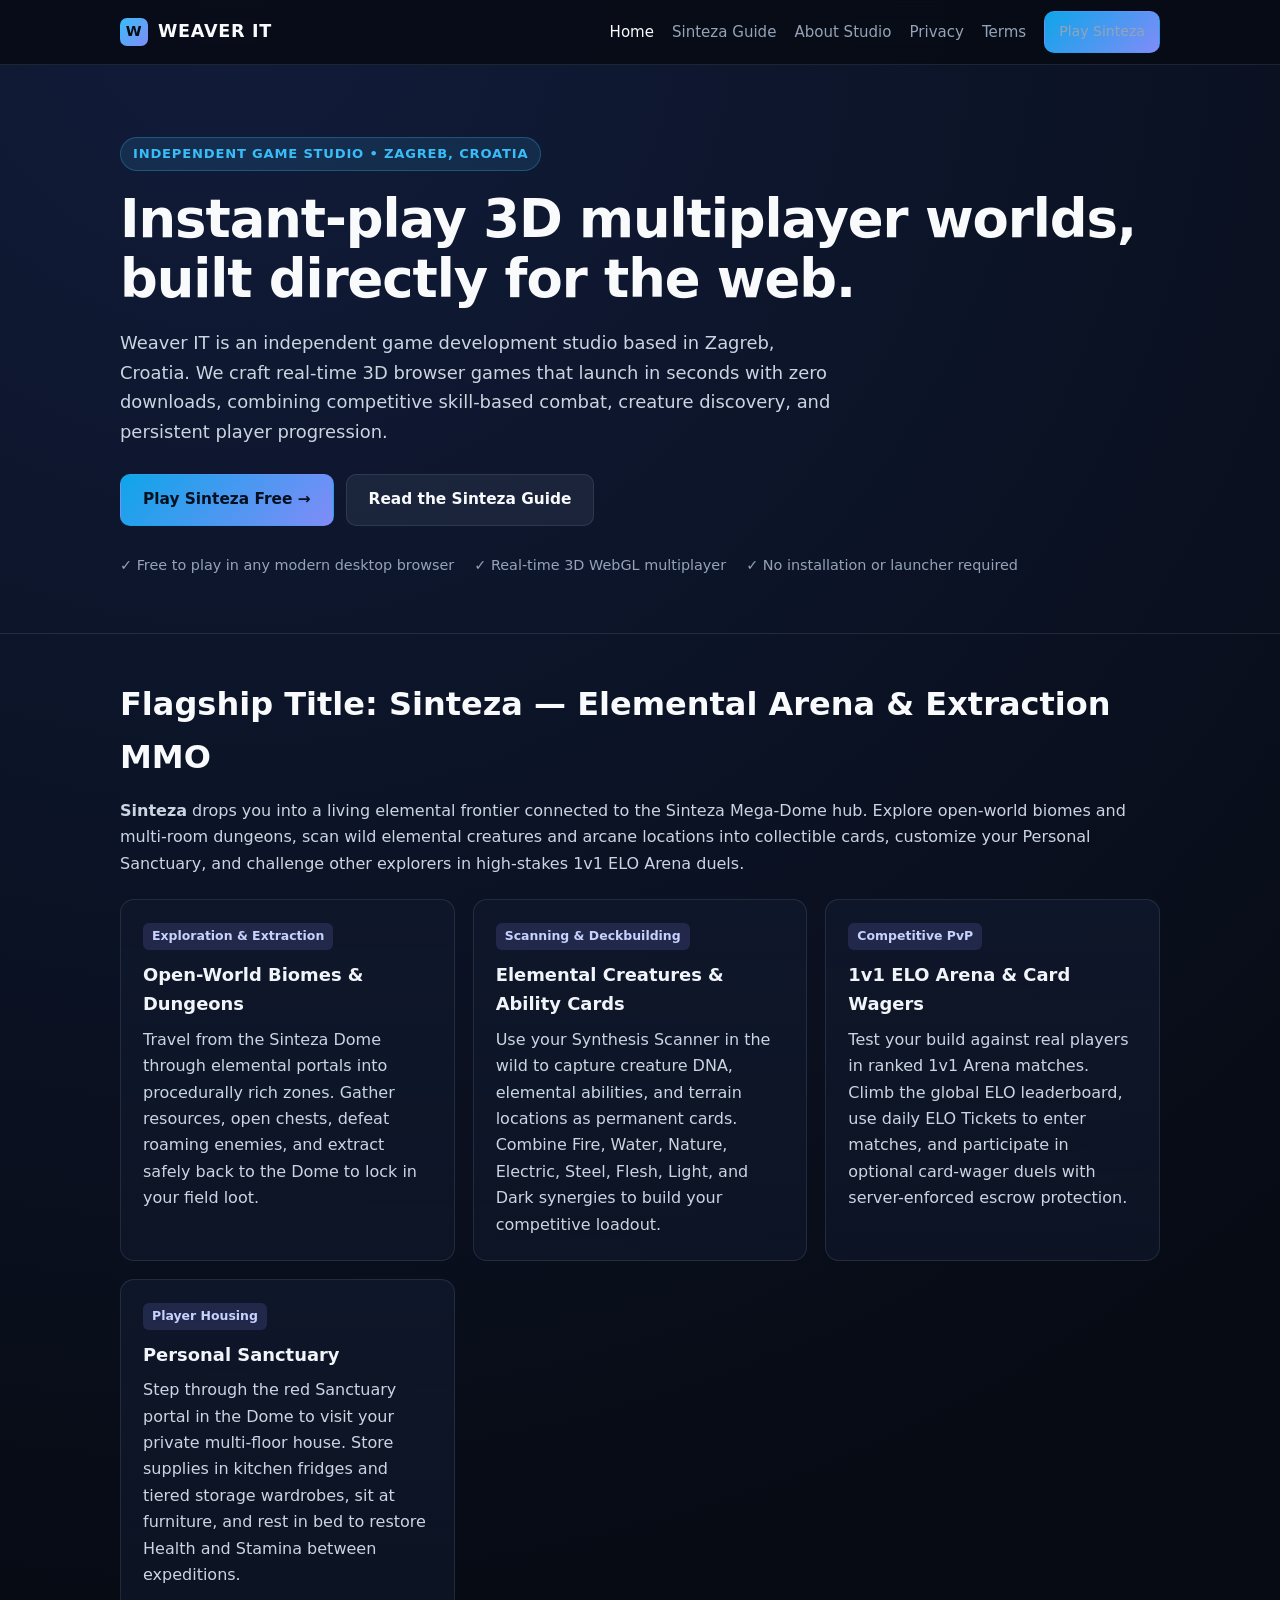
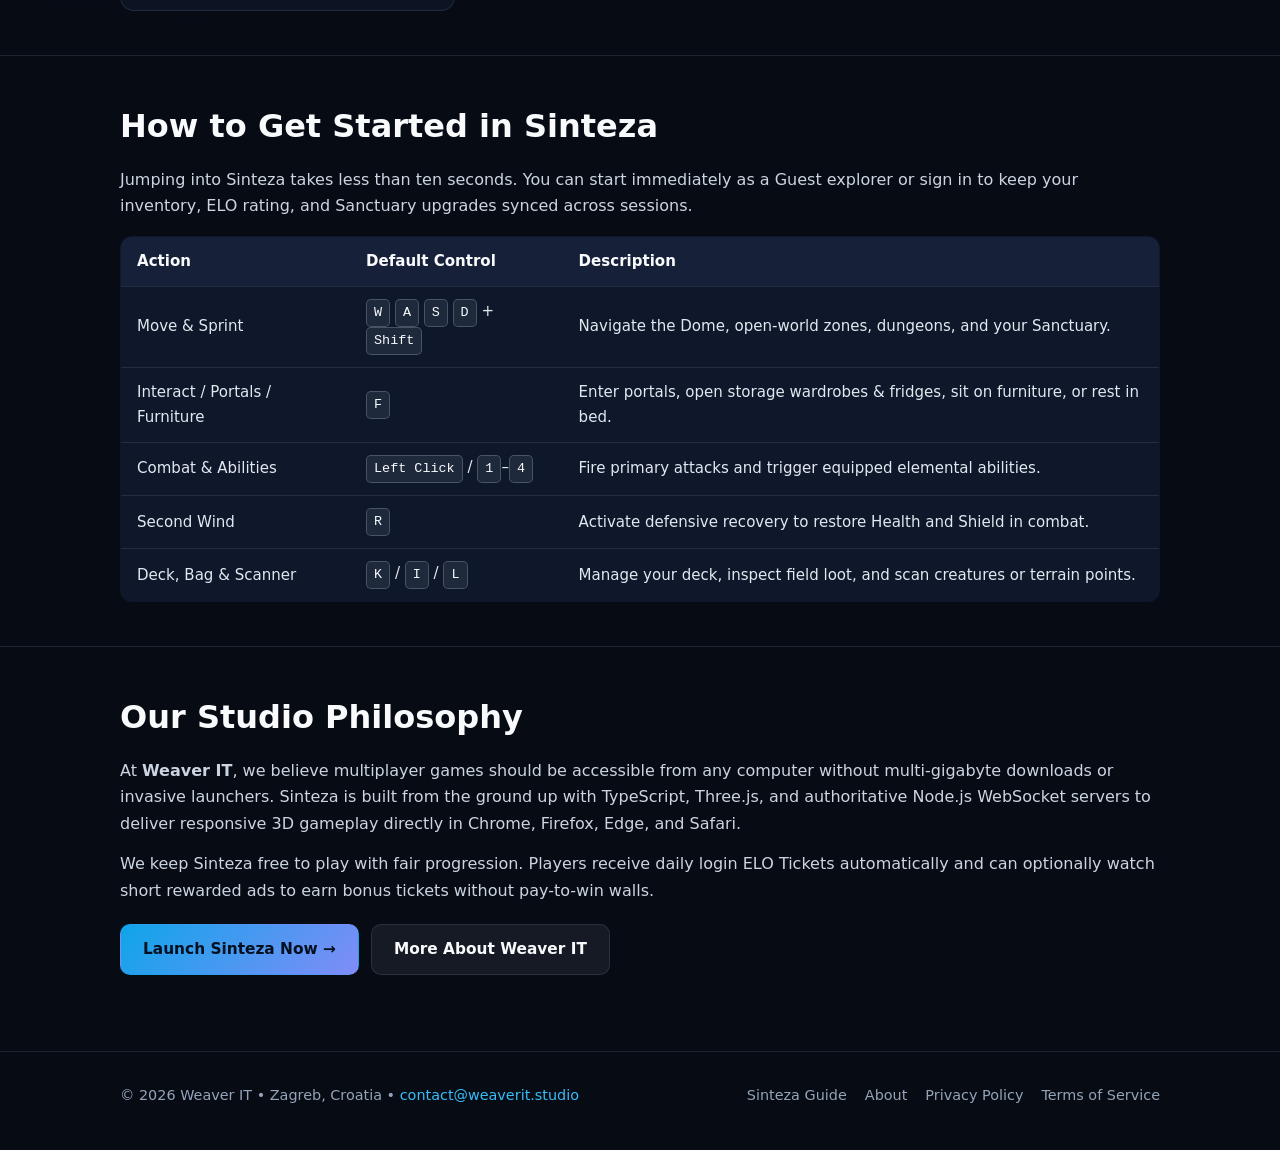
==== index.html @ 0e8b2310 "Initial Weaver IT studio website (weaverit.studio) with AdSense, Sinteza guide, privacy & terms" ====
<!DOCTYPE html>
<html lang="en">
<head>
  <meta charset="UTF-8" />
  <meta name="viewport" content="width=device-width, initial-scale=1.0" />
  <title>Weaver IT — Independent Browser Game Studio | Zagreb, Croatia</title>
  <meta name="description" content="Weaver IT is an independent game studio in Zagreb, Croatia building instant-play 3D multiplayer browser games. Play Sinteza: Elemental Arena & Extraction MMO free in your browser." />
  <link rel="canonical" href="https://weaverit.studio/" />
  <meta property="og:type" content="website" />
  <meta property="og:title" content="Weaver IT — Independent Browser Game Studio" />
  <meta property="og:description" content="Play Sinteza: Elemental Arena & Extraction MMO free in your browser. Built in Zagreb, Croatia by Weaver IT." />
  <meta property="og:url" content="https://weaverit.studio/" />
  <meta name="google-adsense-account" content="ca-pub-4282943657479111" />
  <script async src="https://pagead2.googlesyndication.com/pagead/js/adsbygoogle.js?client=ca-pub-4282943657479111" crossorigin="anonymous"></script>
  <link rel="stylesheet" href="/style.css" />
</head>
<body>
  <header class="site-header">
    <div class="wrap nav-bar">
      <a class="brand" href="/">
        <span class="brand-mark">W</span>
        <span>WEAVER IT</span>
      </a>
      <nav class="nav-links" aria-label="Primary">
        <a href="/" class="active">Home</a>
        <a href="/sinteza/">Sinteza Guide</a>
        <a href="/about/">About Studio</a>
        <a href="/privacy/">Privacy</a>
        <a href="/terms/">Terms</a>
        <a class="btn btn-primary btn-sm" href="https://sinteza.weaverit.studio">Play Sinteza</a>
      </nav>
    </div>
  </header>

  <main>
    <section class="hero">
      <div class="wrap">
        <span class="eyebrow">Independent Game Studio &bull; Zagreb, Croatia</span>
        <h1>Instant-play 3D multiplayer worlds, built directly for the web.</h1>
        <p class="lead">
          Weaver IT is an independent game development studio based in Zagreb, Croatia. We craft real-time 3D browser games that launch in seconds with zero downloads, combining competitive skill-based combat, creature discovery, and persistent player progression.
        </p>
        <div class="cta-row">
          <a class="btn btn-primary" href="https://sinteza.weaverit.studio">Play Sinteza Free &rarr;</a>
          <a class="btn btn-secondary" href="/sinteza/">Read the Sinteza Guide</a>
        </div>
        <div class="meta-strip">
          <span>&#10003; Free to play in any modern desktop browser</span>
          <span>&#10003; Real-time 3D WebGL multiplayer</span>
          <span>&#10003; No installation or launcher required</span>
        </div>
      </div>
    </section>

    <section class="block">
      <div class="wrap">
        <h2>Flagship Title: Sinteza — Elemental Arena &amp; Extraction MMO</h2>
        <p>
          <strong>Sinteza</strong> drops you into a living elemental frontier connected to the Sinteza Mega-Dome hub. Explore open-world biomes and multi-room dungeons, scan wild elemental creatures and arcane locations into collectible cards, customize your Personal Sanctuary, and challenge other explorers in high-stakes 1v1 ELO Arena duels.
        </p>

        <div class="grid">
          <article class="card">
            <span class="pill">Exploration &amp; Extraction</span>
            <h3>Open-World Biomes &amp; Dungeons</h3>
            <p>
              Travel from the Sinteza Dome through elemental portals into procedurally rich zones. Gather resources, open chests, defeat roaming enemies, and extract safely back to the Dome to lock in your field loot.
            </p>
          </article>

          <article class="card">
            <span class="pill">Scanning &amp; Deckbuilding</span>
            <h3>Elemental Creatures &amp; Ability Cards</h3>
            <p>
              Use your Synthesis Scanner in the wild to capture creature DNA, elemental abilities, and terrain locations as permanent cards. Combine Fire, Water, Nature, Electric, Steel, Flesh, Light, and Dark synergies to build your competitive loadout.
            </p>
          </article>

          <article class="card">
            <span class="pill">Competitive PvP</span>
            <h3>1v1 ELO Arena &amp; Card Wagers</h3>
            <p>
              Test your build against real players in ranked 1v1 Arena matches. Climb the global ELO leaderboard, use daily ELO Tickets to enter matches, and participate in optional card-wager duels with server-enforced escrow protection.
            </p>
          </article>

          <article class="card">
            <span class="pill">Player Housing</span>
            <h3>Personal Sanctuary</h3>
            <p>
              Step through the red Sanctuary portal in the Dome to visit your private multi-floor house. Store supplies in kitchen fridges and tiered storage wardrobes, sit at furniture, and rest in bed to restore Health and Stamina between expeditions.
            </p>
          </article>
        </div>
      </div>
    </section>

    <section class="block">
      <div class="wrap">
        <h2>How to Get Started in Sinteza</h2>
        <p>
          Jumping into Sinteza takes less than ten seconds. You can start immediately as a Guest explorer or sign in to keep your inventory, ELO rating, and Sanctuary upgrades synced across sessions.
        </p>

        <table class="kbd-table">
          <thead>
            <tr>
              <th>Action</th>
              <th>Default Control</th>
              <th>Description</th>
            </tr>
          </thead>
          <tbody>
            <tr>
              <td>Move &amp; Sprint</td>
              <td><kbd>W</kbd> <kbd>A</kbd> <kbd>S</kbd> <kbd>D</kbd> + <kbd>Shift</kbd></td>
              <td>Navigate the Dome, open-world zones, dungeons, and your Sanctuary.</td>
            </tr>
            <tr>
              <td>Interact / Portals / Furniture</td>
              <td><kbd>F</kbd></td>
              <td>Enter portals, open storage wardrobes &amp; fridges, sit on furniture, or rest in bed.</td>
            </tr>
            <tr>
              <td>Combat &amp; Abilities</td>
              <td><kbd>Left Click</kbd> / <kbd>1</kbd>–<kbd>4</kbd></td>
              <td>Fire primary attacks and trigger equipped elemental abilities.</td>
            </tr>
            <tr>
              <td>Second Wind</td>
              <td><kbd>R</kbd></td>
              <td>Activate defensive recovery to restore Health and Shield in combat.</td>
            </tr>
            <tr>
              <td>Deck, Bag &amp; Scanner</td>
              <td><kbd>K</kbd> / <kbd>I</kbd> / <kbd>L</kbd></td>
              <td>Manage your deck, inspect field loot, and scan creatures or terrain points.</td>
            </tr>
          </tbody>
        </table>
      </div>
    </section>

    <section class="block">
      <div class="wrap">
        <h2>Our Studio Philosophy</h2>
        <p>
          At <strong>Weaver IT</strong>, we believe multiplayer games should be accessible from any computer without multi-gigabyte downloads or invasive launchers. Sinteza is built from the ground up with TypeScript, Three.js, and authoritative Node.js WebSocket servers to deliver responsive 3D gameplay directly in Chrome, Firefox, Edge, and Safari.
        </p>
        <p>
          We keep Sinteza free to play with fair progression. Players receive daily login ELO Tickets automatically and can optionally watch short rewarded ads to earn bonus tickets without pay-to-win walls.
        </p>
        <div class="cta-row" style="margin-top: 20px;">
          <a class="btn btn-primary" href="https://sinteza.weaverit.studio">Launch Sinteza Now &rarr;</a>
          <a class="btn btn-secondary" href="/about/">More About Weaver IT</a>
        </div>
      </div>
    </section>
  </main>

  <footer class="site-footer">
    <div class="wrap footer-row">
      <div>&copy; 2026 Weaver IT &bull; Zagreb, Croatia &bull; <a href="mailto:contact@weaverit.studio">contact@weaverit.studio</a></div>
      <div class="footer-links">
        <a href="/sinteza/">Sinteza Guide</a>
        <a href="/about/">About</a>
        <a href="/privacy/">Privacy Policy</a>
        <a href="/terms/">Terms of Service</a>
      </div>
    </div>
  </footer>
</body>
</html>
---- style.css ----
:root {
  --bg: #070b14;
  --surface: #0f172a;
  --surface-2: #162038;
  --border: rgba(148, 163, 184, 0.16);
  --text: #e2e8f0;
  --muted: #94a3b8;
  --accent: #38bdf8;
  --accent-2: #818cf8;
  --cta: #0ea5e9;
  --cta-hover: #38bdf8;
  --max: 1080px;
}

* {
  box-sizing: border-box;
}

html, body {
  margin: 0;
  padding: 0;
  background: radial-gradient(circle at 18% 0%, #111c3a 0%, var(--bg) 55%);
  color: var(--text);
  font-family: system-ui, -apple-system, BlinkMacSystemFont, "Segoe UI", Roboto, sans-serif;
  line-height: 1.65;
  -webkit-font-smoothing: antialiased;
}

a {
  color: var(--accent);
  text-decoration: none;
}

a:hover {
  text-decoration: underline;
}

.wrap {
  max-width: var(--max);
  margin: 0 auto;
  padding: 0 20px;
}

header.site-header {
  position: sticky;
  top: 0;
  z-index: 20;
  background: rgba(7, 11, 20, 0.86);
  backdrop-filter: blur(10px);
  border-bottom: 1px solid var(--border);
}

.nav-bar {
  display: flex;
  align-items: center;
  justify-content: space-between;
  gap: 16px;
  min-height: 64px;
}

.brand {
  display: inline-flex;
  align-items: center;
  gap: 10px;
  font-weight: 800;
  font-size: 1.1rem;
  letter-spacing: 0.04em;
  color: #f8fafc;
}

.brand:hover {
  text-decoration: none;
}

.brand-mark {
  width: 28px;
  height: 28px;
  border-radius: 7px;
  background: linear-gradient(135deg, var(--accent), var(--accent-2));
  display: inline-grid;
  place-items: center;
  color: #070b14;
  font-weight: 900;
  font-size: 0.9rem;
}

nav.nav-links {
  display: flex;
  align-items: center;
  flex-wrap: wrap;
  gap: 18px;
  font-size: 0.94rem;
}

nav.nav-links a {
  color: var(--muted);
  font-weight: 500;
}

nav.nav-links a:hover,
nav.nav-links a.active {
  color: #f8fafc;
  text-decoration: none;
}

.btn {
  display: inline-flex;
  align-items: center;
  justify-content: center;
  gap: 8px;
  padding: 12px 22px;
  border-radius: 10px;
  font-weight: 700;
  font-size: 0.96rem;
  border: 1px solid transparent;
  transition: transform 0.12s ease, background 0.15s ease, border-color 0.15s ease;
}

.btn:hover {
  text-decoration: none;
  transform: translateY(-1px);
}

.btn-primary {
  background: linear-gradient(135deg, var(--cta), var(--accent-2));
  color: #04101f;
}

.btn-primary:hover {
  background: linear-gradient(135deg, var(--cta-hover), #a5b4fc);
}

.btn-secondary {
  background: rgba(148, 163, 184, 0.1);
  border-color: var(--border);
  color: #f8fafc;
}

.btn-secondary:hover {
  background: rgba(148, 163, 184, 0.18);
}

.btn-sm {
  padding: 8px 14px;
  font-size: 0.88rem;
}

.hero {
  padding: 72px 0 56px;
}

.eyebrow {
  display: inline-block;
  padding: 5px 12px;
  border-radius: 999px;
  background: rgba(56, 189, 248, 0.12);
  border: 1px solid rgba(56, 189, 248, 0.28);
  color: var(--accent);
  font-size: 0.82rem;
  font-weight: 700;
  letter-spacing: 0.06em;
  text-transform: uppercase;
  margin-bottom: 18px;
}

h1 {
  font-size: clamp(2rem, 4.4vw, 3.3rem);
  line-height: 1.15;
  margin: 0 0 18px;
  color: #f8fafc;
  letter-spacing: -0.02em;
}

.lead {
  font-size: 1.12rem;
  color: #cbd5e1;
  max-width: 720px;
  margin: 0 0 28px;
}

.cta-row {
  display: flex;
  flex-wrap: wrap;
  gap: 12px;
  align-items: center;
}

.meta-strip {
  display: flex;
  flex-wrap: wrap;
  gap: 20px;
  margin-top: 28px;
  color: var(--muted);
  font-size: 0.9rem;
}

section.block {
  padding: 44px 0;
  border-top: 1px solid var(--border);
}

h2 {
  font-size: clamp(1.45rem, 2.6vw, 2rem);
  margin: 0 0 14px;
  color: #f8fafc;
}

h3 {
  font-size: 1.12rem;
  margin: 0 0 8px;
  color: #f1f5f9;
}

p {
  margin: 0 0 14px;
  color: #cbd5e1;
}

.grid {
  display: grid;
  grid-template-columns: repeat(auto-fit, minmax(260px, 1fr));
  gap: 18px;
  margin-top: 22px;
}

.card {
  background: linear-gradient(180deg, rgba(15, 23, 42, 0.92), rgba(15, 23, 42, 0.7));
  border: 1px solid var(--border);
  border-radius: 14px;
  padding: 22px;
}

.card p:last-child {
  margin-bottom: 0;
}

.pill {
  display: inline-block;
  font-size: 0.78rem;
  font-weight: 700;
  padding: 3px 9px;
  border-radius: 6px;
  background: rgba(129, 140, 248, 0.16);
  color: #c7d2fe;
  margin-bottom: 10px;
}

.prose {
  max-width: 800px;
  padding: 48px 0 64px;
}

.prose h1 {
  font-size: clamp(1.85rem, 3.6vw, 2.5rem);
  margin-bottom: 10px;
}

.prose .updated {
  color: var(--muted);
  font-size: 0.9rem;
  margin-bottom: 28px;
}

.prose h2 {
  margin-top: 30px;
  font-size: 1.32rem;
}

.prose ul {
  padding-left: 20px;
  color: #cbd5e1;
}

.prose li {
  margin-bottom: 8px;
}

.kbd-table {
  width: 100%;
  border-collapse: collapse;
  margin-top: 16px;
  background: var(--surface);
  border: 1px solid var(--border);
  border-radius: 12px;
  overflow: hidden;
}

.kbd-table th,
.kbd-table td {
  text-align: left;
  padding: 12px 16px;
  border-bottom: 1px solid var(--border);
  font-size: 0.94rem;
}

.kbd-table th {
  color: #f8fafc;
  background: var(--surface-2);
}

.kbd-table tr:last-child td {
  border-bottom: none;
}

kbd {
  display: inline-block;
  padding: 2px 7px;
  font-size: 0.84rem;
  font-family: ui-monospace, SFMono-Regular, Menlo, monospace;
  background: #1e293b;
  border: 1px solid rgba(148, 163, 184, 0.35);
  border-radius: 5px;
  color: #f8fafc;
}

footer.site-footer {
  border-top: 1px solid var(--border);
  padding: 32px 0 42px;
  margin-top: 32px;
  color: var(--muted);
  font-size: 0.9rem;
}

.footer-row {
  display: flex;
  flex-wrap: wrap;
  align-items: center;
  justify-content: space-between;
  gap: 16px;
}

.footer-links {
  display: flex;
  flex-wrap: wrap;
  gap: 18px;
}

.footer-links a {
  color: var(--muted);
}

.footer-links a:hover {
  color: #f8fafc;
}
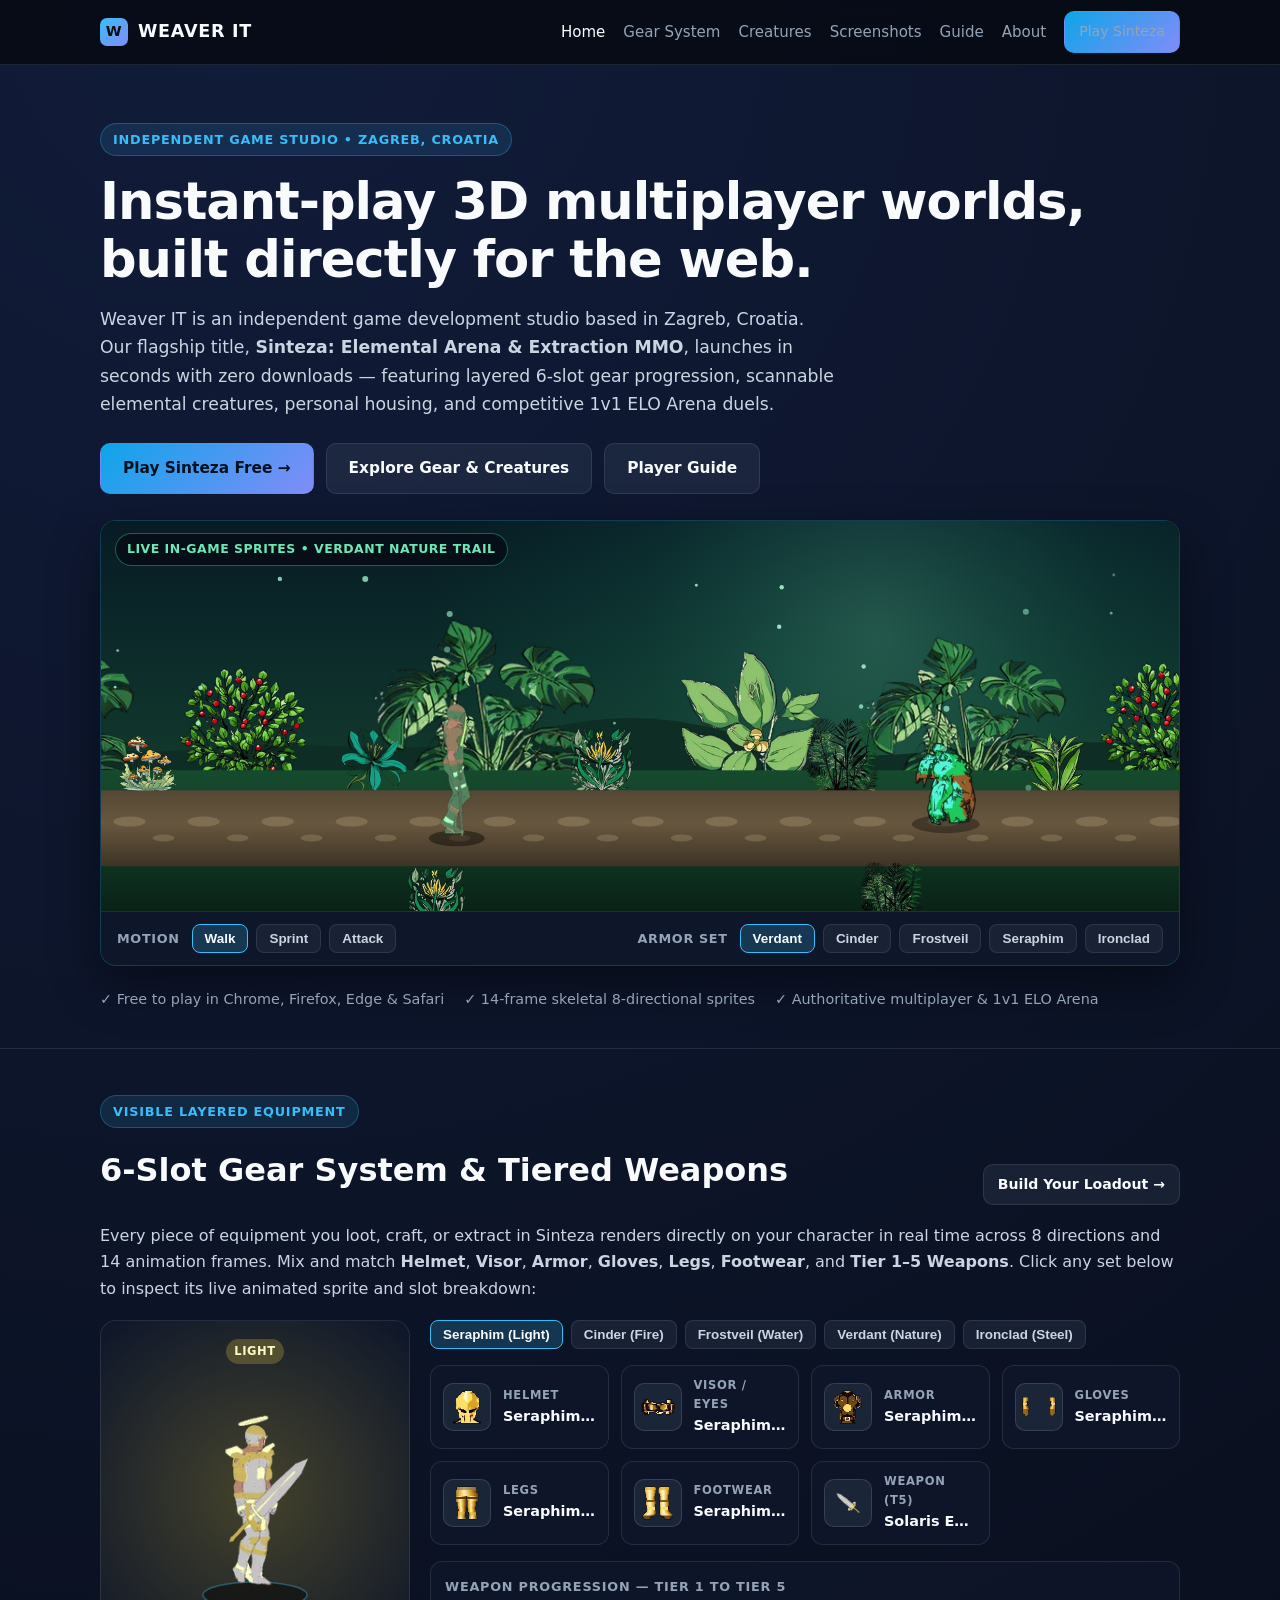
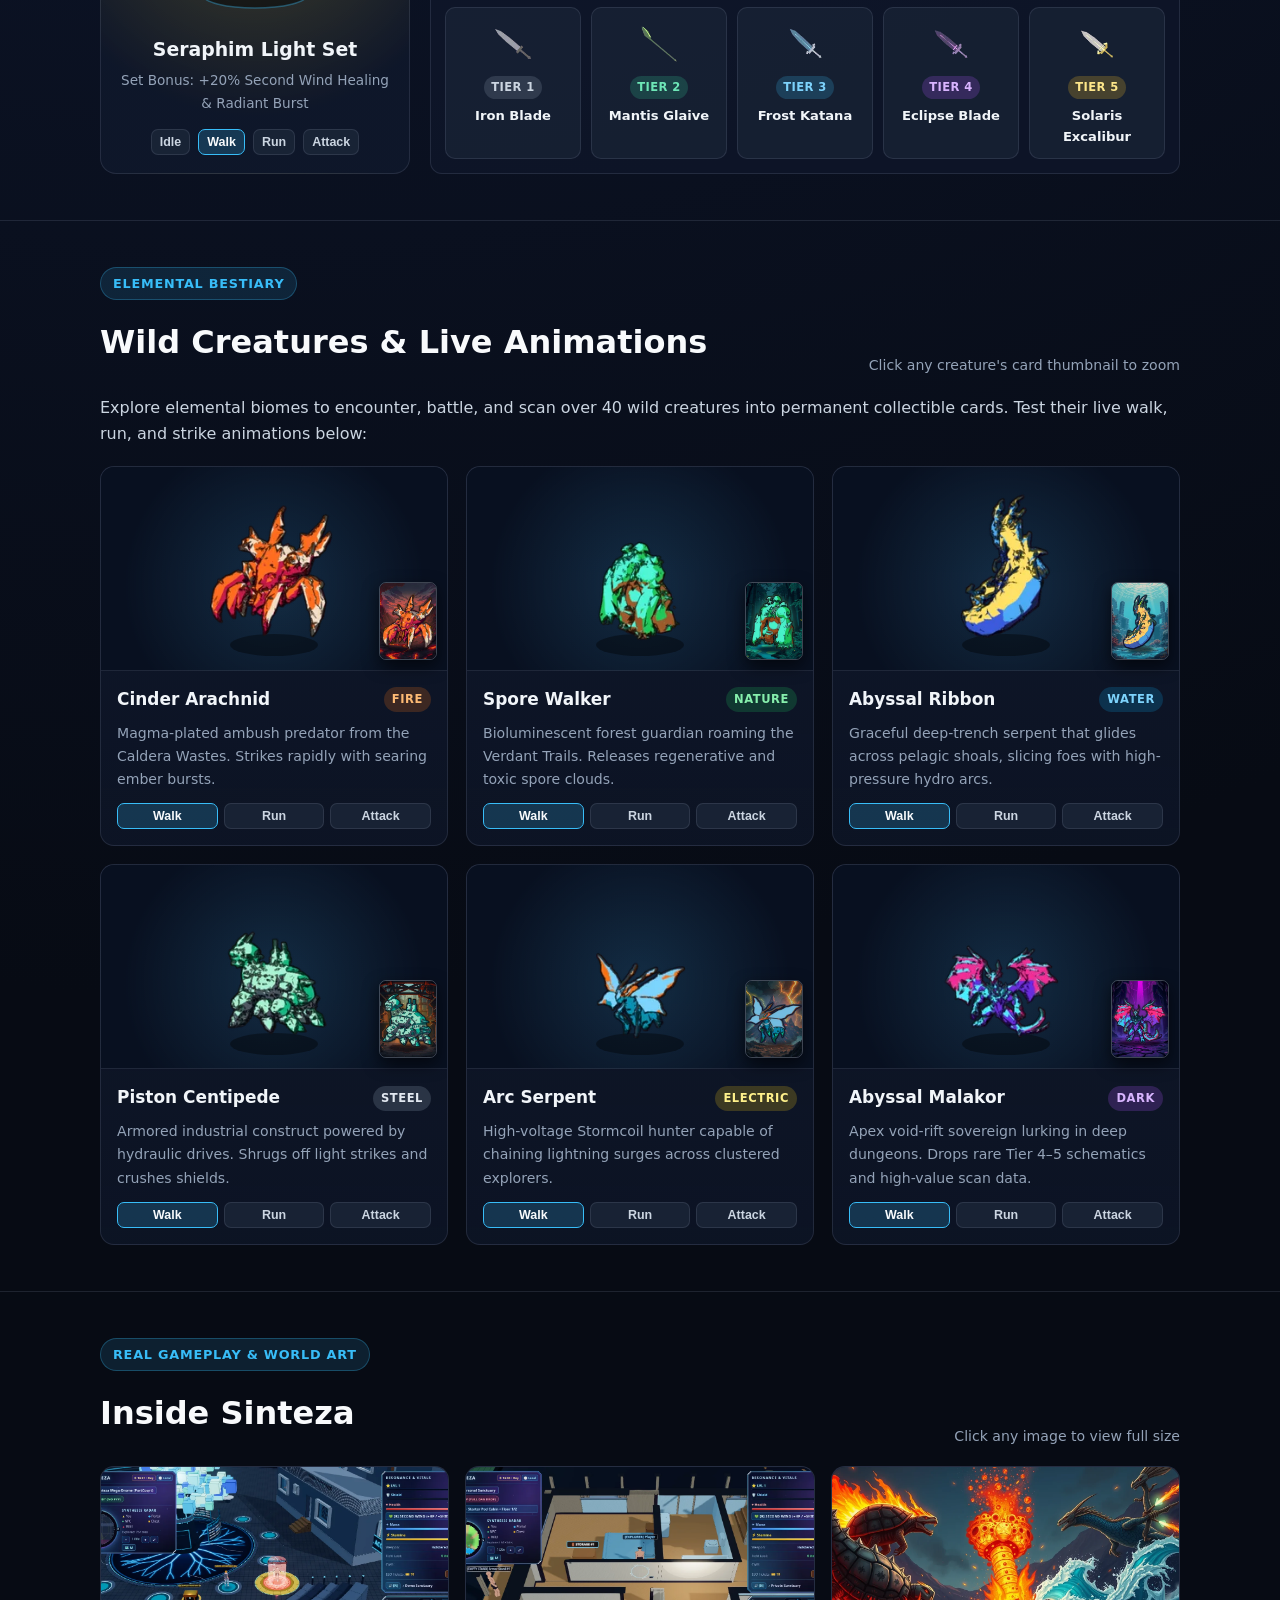
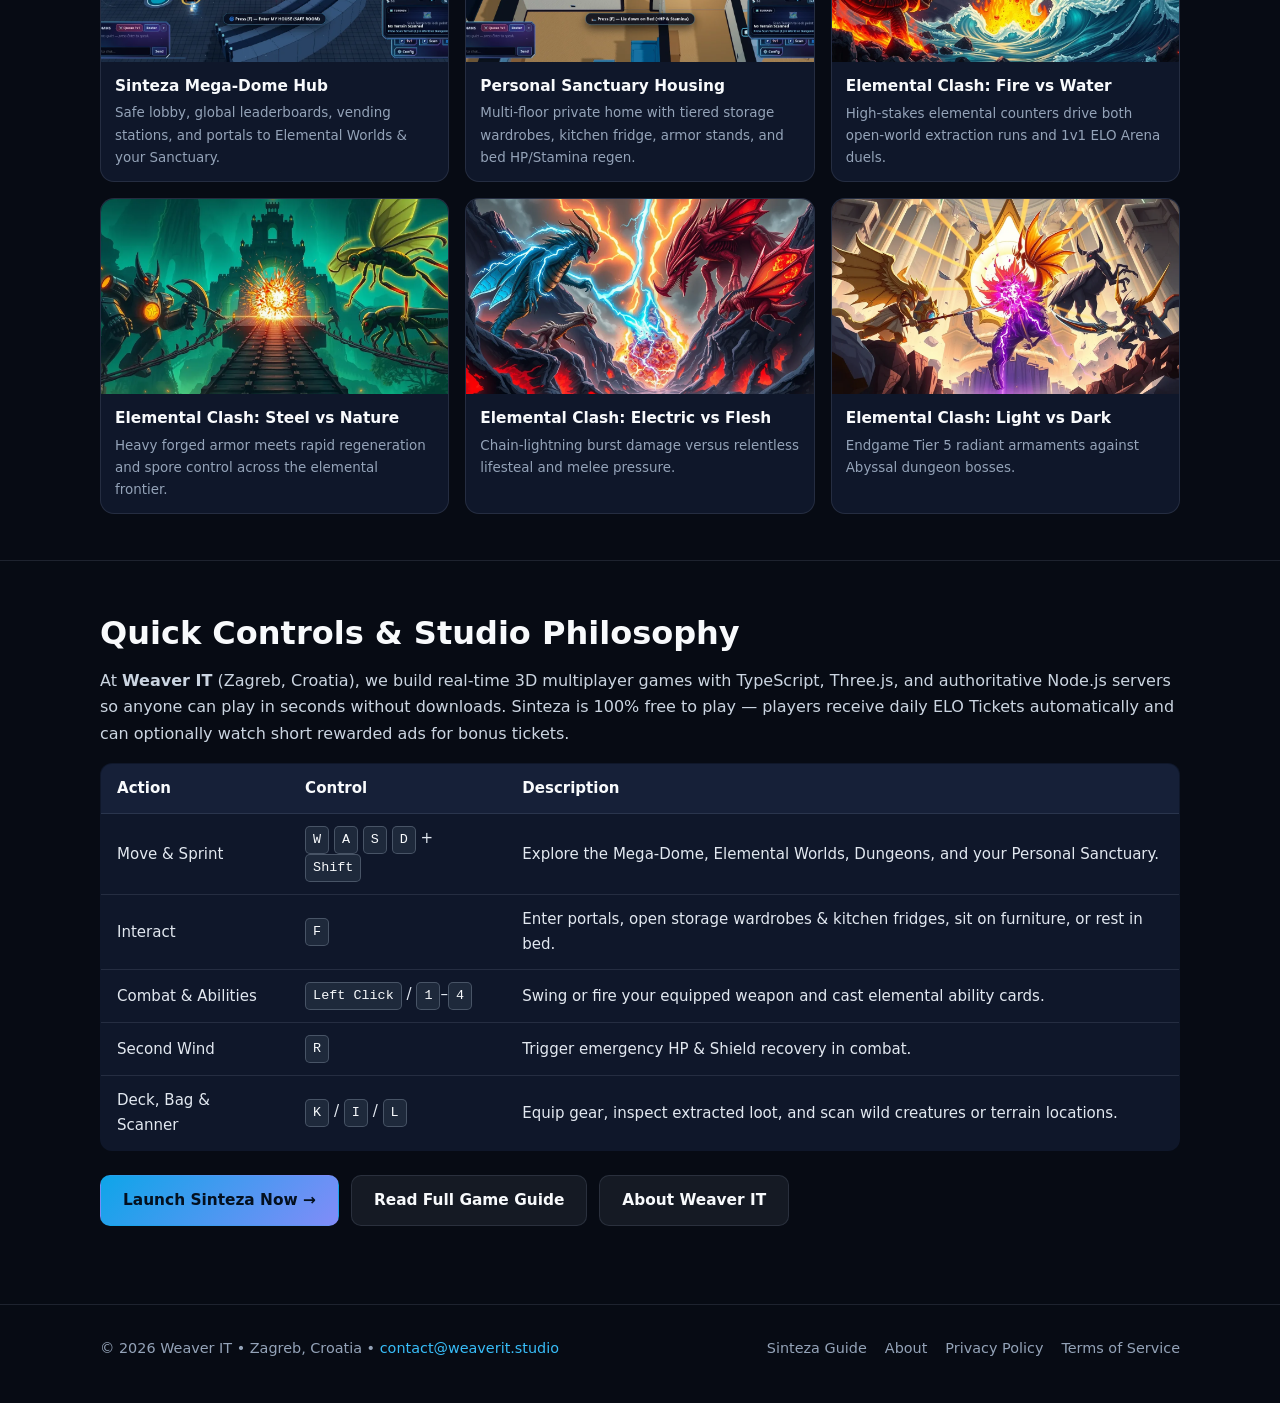
==== commit 350048d2: "feat(site): live Nature trail walk animation, interactive 6-slot Gear System, animated Creature Best" ====
--- a/index.html
+++ b/index.html
@@ -4,12 +4,13 @@
   <meta charset="UTF-8" />
   <meta name="viewport" content="width=device-width, initial-scale=1.0" />
   <title>Weaver IT — Independent Browser Game Studio | Zagreb, Croatia</title>
-  <meta name="description" content="Weaver IT is an independent game studio in Zagreb, Croatia building instant-play 3D multiplayer browser games. Play Sinteza: Elemental Arena & Extraction MMO free in your browser." />
+  <meta name="description" content="Weaver IT is an independent game studio in Zagreb, Croatia building instant-play 3D multiplayer browser games. Explore Sinteza: live creature animations, 6-slot layered gear sets, and real-time elemental combat." />
   <link rel="canonical" href="https://weaverit.studio/" />
   <meta property="og:type" content="website" />
   <meta property="og:title" content="Weaver IT — Independent Browser Game Studio" />
   <meta property="og:description" content="Play Sinteza: Elemental Arena & Extraction MMO free in your browser. Built in Zagreb, Croatia by Weaver IT." />
   <meta property="og:url" content="https://weaverit.studio/" />
+  <meta property="og:image" content="https://weaverit.studio/assets/screens/clash_fire_vs_water.webp" />
   <meta name="google-adsense-account" content="ca-pub-4282943657479111" />
   <script async src="https://pagead2.googlesyndication.com/pagead/js/adsbygoogle.js?client=ca-pub-4282943657479111" crossorigin="anonymous"></script>
   <link rel="stylesheet" href="/style.css" />
@@ -23,90 +24,346 @@
       </a>
       <nav class="nav-links" aria-label="Primary">
         <a href="/" class="active">Home</a>
-        <a href="/sinteza/">Sinteza Guide</a>
-        <a href="/about/">About Studio</a>
-        <a href="/privacy/">Privacy</a>
-        <a href="/terms/">Terms</a>
+        <a href="#gear">Gear System</a>
+        <a href="#creatures">Creatures</a>
+        <a href="#screenshots">Screenshots</a>
+        <a href="/sinteza/">Guide</a>
+        <a href="/about/">About</a>
         <a class="btn btn-primary btn-sm" href="https://sinteza.weaverit.studio">Play Sinteza</a>
       </nav>
     </div>
   </header>
 
   <main>
+    <!-- HERO + LIVE NATURE PATH ANIMATION -->
     <section class="hero">
       <div class="wrap">
         <span class="eyebrow">Independent Game Studio &bull; Zagreb, Croatia</span>
         <h1>Instant-play 3D multiplayer worlds, built directly for the web.</h1>
         <p class="lead">
-          Weaver IT is an independent game development studio based in Zagreb, Croatia. We craft real-time 3D browser games that launch in seconds with zero downloads, combining competitive skill-based combat, creature discovery, and persistent player progression.
+          Weaver IT is an independent game development studio based in Zagreb, Croatia. Our flagship title, <strong>Sinteza: Elemental Arena &amp; Extraction MMO</strong>, launches in seconds with zero downloads — featuring layered 6-slot gear progression, scannable elemental creatures, personal housing, and competitive 1v1 ELO Arena duels.
         </p>
         <div class="cta-row">
           <a class="btn btn-primary" href="https://sinteza.weaverit.studio">Play Sinteza Free &rarr;</a>
-          <a class="btn btn-secondary" href="/sinteza/">Read the Sinteza Guide</a>
-        </div>
+          <a class="btn btn-secondary" href="#gear">Explore Gear &amp; Creatures</a>
+          <a class="btn btn-secondary" href="/sinteza/">Player Guide</a>
+        </div>
+
+        <div class="stage-card" aria-label="Interactive Sinteza Nature Path live sprite animation">
+          <div class="stage-canvas-wrap">
+            <canvas id="nature-stage"></canvas>
+            <div class="stage-badge">LIVE IN-GAME SPRITES &bull; VERDANT NATURE TRAIL</div>
+          </div>
+          <div class="stage-controls">
+            <div class="ctrl-group">
+              <span class="ctrl-label">Motion</span>
+              <button class="chip-btn active" type="button" data-nature-mode="walk">Walk</button>
+              <button class="chip-btn" type="button" data-nature-mode="run">Sprint</button>
+              <button class="chip-btn" type="button" data-nature-mode="attack">Attack</button>
+            </div>
+            <div class="ctrl-group">
+              <span class="ctrl-label">Armor Set</span>
+              <button class="chip-btn active" type="button" data-nature-set="verdant">Verdant</button>
+              <button class="chip-btn" type="button" data-nature-set="cinder">Cinder</button>
+              <button class="chip-btn" type="button" data-nature-set="frostveil">Frostveil</button>
+              <button class="chip-btn" type="button" data-nature-set="seraphim">Seraphim</button>
+              <button class="chip-btn" type="button" data-nature-set="ironclad">Ironclad</button>
+            </div>
+          </div>
+        </div>
+
         <div class="meta-strip">
-          <span>&#10003; Free to play in any modern desktop browser</span>
-          <span>&#10003; Real-time 3D WebGL multiplayer</span>
-          <span>&#10003; No installation or launcher required</span>
+          <span>&#10003; Free to play in Chrome, Firefox, Edge &amp; Safari</span>
+          <span>&#10003; 14-frame skeletal 8-directional sprites</span>
+          <span>&#10003; Authoritative multiplayer &amp; 1v1 ELO Arena</span>
         </div>
       </div>
     </section>
 
+    <!-- INTERACTIVE GEAR SYSTEM -->
+    <section class="block" id="gear">
+      <div class="wrap">
+        <div class="section-head">
+          <div>
+            <span class="eyebrow">Visible Layered Equipment</span>
+            <h2>6-Slot Gear System &amp; Tiered Weapons</h2>
+          </div>
+          <a class="btn btn-secondary btn-sm" href="https://sinteza.weaverit.studio">Build Your Loadout &rarr;</a>
+        </div>
+        <p>
+          Every piece of equipment you loot, craft, or extract in Sinteza renders directly on your character in real time across 8 directions and 14 animation frames. Mix and match <strong>Helmet</strong>, <strong>Visor</strong>, <strong>Armor</strong>, <strong>Gloves</strong>, <strong>Legs</strong>, <strong>Footwear</strong>, and <strong>Tier 1–5 Weapons</strong>. Click any set below to inspect its live animated sprite and slot breakdown:
+        </p>
+
+        <div class="gear-layout">
+          <div class="gear-preview-panel">
+            <span id="gear-set-el" class="el-badge el-light">Light</span>
+            <canvas id="gear-preview" width="240" height="240"></canvas>
+            <div class="gear-set-title">
+              <h3 id="gear-set-name">Seraphim Light Set</h3>
+              <div id="gear-set-bonus" class="gear-set-bonus"></div>
+            </div>
+            <div class="ctrl-group" style="justify-content:center;">
+              <button class="mini-btn" type="button" data-gear-mode="idle">Idle</button>
+              <button class="mini-btn active" type="button" data-gear-mode="walk">Walk</button>
+              <button class="mini-btn" type="button" data-gear-mode="run">Run</button>
+              <button class="mini-btn" type="button" data-gear-mode="attack">Attack</button>
+            </div>
+          </div>
+
+          <div class="gear-details-panel">
+            <div class="set-tabs">
+              <button class="chip-btn active" type="button" data-gear-set="seraphim">Seraphim (Light)</button>
+              <button class="chip-btn" type="button" data-gear-set="cinder">Cinder (Fire)</button>
+              <button class="chip-btn" type="button" data-gear-set="frostveil">Frostveil (Water)</button>
+              <button class="chip-btn" type="button" data-gear-set="verdant">Verdant (Nature)</button>
+              <button class="chip-btn" type="button" data-gear-set="ironclad">Ironclad (Steel)</button>
+            </div>
+
+            <div id="gear-slots-grid" class="slots-grid"></div>
+
+            <div class="weapon-tiers">
+              <div class="weapon-tiers-label">Weapon Progression &mdash; Tier 1 to Tier 5</div>
+              <div class="tier-strip">
+                <div class="tier-item">
+                  <img src="/assets/icons/w_t1_iron_blade.webp" alt="Tier 1 Iron Blade" loading="lazy" />
+                  <span class="tier-tag t1">TIER 1</span>
+                  <span class="tier-name">Iron Blade</span>
+                </div>
+                <div class="tier-item">
+                  <img src="/assets/icons/w_t2_mantis_glaive.webp" alt="Tier 2 Mantis Glaive" loading="lazy" />
+                  <span class="tier-tag t2">TIER 2</span>
+                  <span class="tier-name">Mantis Glaive</span>
+                </div>
+                <div class="tier-item">
+                  <img src="/assets/icons/w_t3_frost_katana.webp" alt="Tier 3 Frost Katana" loading="lazy" />
+                  <span class="tier-tag t3">TIER 3</span>
+                  <span class="tier-name">Frost Katana</span>
+                </div>
+                <div class="tier-item">
+                  <img src="/assets/icons/w_t4_eclipse_blade.webp" alt="Tier 4 Eclipse Blade" loading="lazy" />
+                  <span class="tier-tag t4">TIER 4</span>
+                  <span class="tier-name">Eclipse Blade</span>
+                </div>
+                <div class="tier-item">
+                  <img src="/assets/icons/w_t5_solaris_excalibur.webp" alt="Tier 5 Solaris Excalibur" loading="lazy" />
+                  <span class="tier-tag t5">TIER 5</span>
+                  <span class="tier-name">Solaris Excalibur</span>
+                </div>
+              </div>
+            </div>
+          </div>
+        </div>
+      </div>
+    </section>
+
+    <!-- ANIMATED CREATURES BESTIARY -->
+    <section class="block" id="creatures">
+      <div class="wrap">
+        <div class="section-head">
+          <div>
+            <span class="eyebrow">Elemental Bestiary</span>
+            <h2>Wild Creatures &amp; Live Animations</h2>
+          </div>
+          <span style="color:var(--muted);font-size:0.88rem;">Click any creature's card thumbnail to zoom</span>
+        </div>
+        <p>
+          Explore elemental biomes to encounter, battle, and scan over 40 wild creatures into permanent collectible cards. Test their live walk, run, and strike animations below:
+        </p>
+
+        <div class="creatures-grid">
+          <article class="creature-card">
+            <div class="creature-stage">
+              <canvas class="creature-canvas" data-creature="cinder_arachnid" width="186" height="186"></canvas>
+              <img class="creature-card-thumb" src="/assets/cards/cinder_arachnid.webp" alt="Cinder Arachnid Card" loading="lazy" data-lightbox-src="/assets/cards/cinder_arachnid.webp" data-lightbox-cap="Cinder Arachnid — Fire Creature Card" />
+            </div>
+            <div class="creature-body">
+              <div class="creature-head">
+                <h3>Cinder Arachnid</h3>
+                <span class="el-badge el-fire">Fire</span>
+              </div>
+              <p class="creature-desc">Magma-plated ambush predator from the Caldera Wastes. Strikes rapidly with searing ember bursts.</p>
+              <div class="creature-actions">
+                <button class="mini-btn active" type="button" data-c-mode="walk">Walk</button>
+                <button class="mini-btn" type="button" data-c-mode="run">Run</button>
+                <button class="mini-btn" type="button" data-c-mode="attack">Attack</button>
+              </div>
+            </div>
+          </article>
+
+          <article class="creature-card">
+            <div class="creature-stage">
+              <canvas class="creature-canvas" data-creature="spore_walker" width="186" height="186"></canvas>
+              <img class="creature-card-thumb" src="/assets/cards/spore_walker.webp" alt="Spore Walker Card" loading="lazy" data-lightbox-src="/assets/cards/spore_walker.webp" data-lightbox-cap="Spore Walker — Nature Creature Card" />
+            </div>
+            <div class="creature-body">
+              <div class="creature-head">
+                <h3>Spore Walker</h3>
+                <span class="el-badge el-nature">Nature</span>
+              </div>
+              <p class="creature-desc">Bioluminescent forest guardian roaming the Verdant Trails. Releases regenerative and toxic spore clouds.</p>
+              <div class="creature-actions">
+                <button class="mini-btn active" type="button" data-c-mode="walk">Walk</button>
+                <button class="mini-btn" type="button" data-c-mode="run">Run</button>
+                <button class="mini-btn" type="button" data-c-mode="attack">Attack</button>
+              </div>
+            </div>
+          </article>
+
+          <article class="creature-card">
+            <div class="creature-stage">
+              <canvas class="creature-canvas" data-creature="abyssal_ribbon" width="186" height="186"></canvas>
+              <img class="creature-card-thumb" src="/assets/cards/abyssal_ribbon.webp" alt="Abyssal Ribbon Card" loading="lazy" data-lightbox-src="/assets/cards/abyssal_ribbon.webp" data-lightbox-cap="Abyssal Ribbon — Water Creature Card" />
+            </div>
+            <div class="creature-body">
+              <div class="creature-head">
+                <h3>Abyssal Ribbon</h3>
+                <span class="el-badge el-water">Water</span>
+              </div>
+              <p class="creature-desc">Graceful deep-trench serpent that glides across pelagic shoals, slicing foes with high-pressure hydro arcs.</p>
+              <div class="creature-actions">
+                <button class="mini-btn active" type="button" data-c-mode="walk">Walk</button>
+                <button class="mini-btn" type="button" data-c-mode="run">Run</button>
+                <button class="mini-btn" type="button" data-c-mode="attack">Attack</button>
+              </div>
+            </div>
+          </article>
+
+          <article class="creature-card">
+            <div class="creature-stage">
+              <canvas class="creature-canvas" data-creature="piston_centipede" width="186" height="186"></canvas>
+              <img class="creature-card-thumb" src="/assets/cards/piston_centipede.webp" alt="Piston Centipede Card" loading="lazy" data-lightbox-src="/assets/cards/piston_centipede.webp" data-lightbox-cap="Piston Centipede — Steel Creature Card" />
+            </div>
+            <div class="creature-body">
+              <div class="creature-head">
+                <h3>Piston Centipede</h3>
+                <span class="el-badge el-steel">Steel</span>
+              </div>
+              <p class="creature-desc">Armored industrial construct powered by hydraulic drives. Shrugs off light strikes and crushes shields.</p>
+              <div class="creature-actions">
+                <button class="mini-btn active" type="button" data-c-mode="walk">Walk</button>
+                <button class="mini-btn" type="button" data-c-mode="run">Run</button>
+                <button class="mini-btn" type="button" data-c-mode="attack">Attack</button>
+              </div>
+            </div>
+          </article>
+
+          <article class="creature-card">
+            <div class="creature-stage">
+              <canvas class="creature-canvas" data-creature="arc_serpent" width="186" height="186"></canvas>
+              <img class="creature-card-thumb" src="/assets/cards/arc_serpent.webp" alt="Arc Serpent Card" loading="lazy" data-lightbox-src="/assets/cards/arc_serpent.webp" data-lightbox-cap="Arc Serpent — Electric Creature Card" />
+            </div>
+            <div class="creature-body">
+              <div class="creature-head">
+                <h3>Arc Serpent</h3>
+                <span class="el-badge el-electric">Electric</span>
+              </div>
+              <p class="creature-desc">High-voltage Stormcoil hunter capable of chaining lightning surges across clustered explorers.</p>
+              <div class="creature-actions">
+                <button class="mini-btn active" type="button" data-c-mode="walk">Walk</button>
+                <button class="mini-btn" type="button" data-c-mode="run">Run</button>
+                <button class="mini-btn" type="button" data-c-mode="attack">Attack</button>
+              </div>
+            </div>
+          </article>
+
+          <article class="creature-card">
+            <div class="creature-stage">
+              <canvas class="creature-canvas" data-creature="malakor" width="186" height="186"></canvas>
+              <img class="creature-card-thumb" src="/assets/cards/malakor.webp" alt="Abyssal Malakor Card" loading="lazy" data-lightbox-src="/assets/cards/malakor.webp" data-lightbox-cap="Abyssal Malakor — Dark Boss Creature Card" />
+            </div>
+            <div class="creature-body">
+              <div class="creature-head">
+                <h3>Abyssal Malakor</h3>
+                <span class="el-badge el-dark">Dark</span>
+              </div>
+              <p class="creature-desc">Apex void-rift sovereign lurking in deep dungeons. Drops rare Tier 4–5 schematics and high-value scan data.</p>
+              <div class="creature-actions">
+                <button class="mini-btn active" type="button" data-c-mode="walk">Walk</button>
+                <button class="mini-btn" type="button" data-c-mode="run">Run</button>
+                <button class="mini-btn" type="button" data-c-mode="attack">Attack</button>
+              </div>
+            </div>
+          </article>
+        </div>
+      </div>
+    </section>
+
+    <!-- IN-GAME SCREENSHOTS & ELEMENTAL CLASHES -->
+    <section class="block" id="screenshots">
+      <div class="wrap">
+        <div class="section-head">
+          <div>
+            <span class="eyebrow">Real Gameplay &amp; World Art</span>
+            <h2>Inside Sinteza</h2>
+          </div>
+          <span style="color:var(--muted);font-size:0.88rem;">Click any image to view full size</span>
+        </div>
+
+        <div class="gallery-grid">
+          <figure class="shot-card" style="margin:0;" data-lightbox-src="/assets/screens/dome_hub.webp" data-lightbox-cap="Sinteza Mega-Dome — Safe social hub, Synthesis Radar, leaderboards, and the red Personal Sanctuary portal.">
+            <img src="/assets/screens/dome_hub.webp" alt="Sinteza Mega-Dome social hub screenshot" loading="lazy" />
+            <figcaption class="shot-cap">
+              <strong>Sinteza Mega-Dome Hub</strong>
+              <span>Safe lobby, global leaderboards, vending stations, and portals to Elemental Worlds &amp; your Sanctuary.</span>
+            </figcaption>
+          </figure>
+
+          <figure class="shot-card" style="margin:0;" data-lightbox-src="/assets/screens/sanctuary_house.webp" data-lightbox-cap="Personal Sanctuary — Multi-floor customizable house with storage wardrobes, kitchen fridges, furniture sitting, and HP/Stamina bed recovery.">
+            <img src="/assets/screens/sanctuary_house.webp" alt="Sinteza Personal Sanctuary interior screenshot" loading="lazy" />
+            <figcaption class="shot-cap">
+              <strong>Personal Sanctuary Housing</strong>
+              <span>Multi-floor private home with tiered storage wardrobes, kitchen fridge, armor stands, and bed HP/Stamina regen.</span>
+            </figcaption>
+          </figure>
+
+          <figure class="shot-card" style="margin:0;" data-lightbox-src="/assets/screens/clash_fire_vs_water.webp" data-lightbox-cap="Elemental Clash: Fire vs Water — Caldera Pyrelords collide with Pelagic Abyssal serpents.">
+            <img src="/assets/screens/clash_fire_vs_water.webp" alt="Fire vs Water elemental clash artwork" loading="lazy" />
+            <figcaption class="shot-cap">
+              <strong>Elemental Clash: Fire vs Water</strong>
+              <span>High-stakes elemental counters drive both open-world extraction runs and 1v1 ELO Arena duels.</span>
+            </figcaption>
+          </figure>
+
+          <figure class="shot-card" style="margin:0;" data-lightbox-src="/assets/screens/clash_steel_vs_nature.webp" data-lightbox-cap="Elemental Clash: Steel vs Nature — Forged Piston constructs clash against Verdant forest guardians.">
+            <img src="/assets/screens/clash_steel_vs_nature.webp" alt="Steel vs Nature elemental clash artwork" loading="lazy" />
+            <figcaption class="shot-cap">
+              <strong>Elemental Clash: Steel vs Nature</strong>
+              <span>Heavy forged armor meets rapid regeneration and spore control across the elemental frontier.</span>
+            </figcaption>
+          </figure>
+
+          <figure class="shot-card" style="margin:0;" data-lightbox-src="/assets/screens/clash_electric_vs_flesh.webp" data-lightbox-cap="Elemental Clash: Electric vs Flesh — Stormcoil lightning hunters against Crimsonpulse beasts.">
+            <img src="/assets/screens/clash_electric_vs_flesh.webp" alt="Electric vs Flesh elemental clash artwork" loading="lazy" />
+            <figcaption class="shot-cap">
+              <strong>Elemental Clash: Electric vs Flesh</strong>
+              <span>Chain-lightning burst damage versus relentless lifesteal and melee pressure.</span>
+            </figcaption>
+          </figure>
+
+          <figure class="shot-card" style="margin:0;" data-lightbox-src="/assets/screens/clash_light_vs_dark.webp" data-lightbox-cap="Elemental Clash: Light vs Dark — Solaris Seraphim champions confront Abyssal void sovereigns.">
+            <img src="/assets/screens/clash_light_vs_dark.webp" alt="Light vs Dark elemental clash artwork" loading="lazy" />
+            <figcaption class="shot-cap">
+              <strong>Elemental Clash: Light vs Dark</strong>
+              <span>Endgame Tier 5 radiant armaments against Abyssal dungeon bosses.</span>
+            </figcaption>
+          </figure>
+        </div>
+      </div>
+    </section>
+
+    <!-- CONTROLS & STUDIO PHILOSOPHY -->
     <section class="block">
       <div class="wrap">
-        <h2>Flagship Title: Sinteza — Elemental Arena &amp; Extraction MMO</h2>
+        <h2>Quick Controls &amp; Studio Philosophy</h2>
         <p>
-          <strong>Sinteza</strong> drops you into a living elemental frontier connected to the Sinteza Mega-Dome hub. Explore open-world biomes and multi-room dungeons, scan wild elemental creatures and arcane locations into collectible cards, customize your Personal Sanctuary, and challenge other explorers in high-stakes 1v1 ELO Arena duels.
-        </p>
-
-        <div class="grid">
-          <article class="card">
-            <span class="pill">Exploration &amp; Extraction</span>
-            <h3>Open-World Biomes &amp; Dungeons</h3>
-            <p>
-              Travel from the Sinteza Dome through elemental portals into procedurally rich zones. Gather resources, open chests, defeat roaming enemies, and extract safely back to the Dome to lock in your field loot.
-            </p>
-          </article>
-
-          <article class="card">
-            <span class="pill">Scanning &amp; Deckbuilding</span>
-            <h3>Elemental Creatures &amp; Ability Cards</h3>
-            <p>
-              Use your Synthesis Scanner in the wild to capture creature DNA, elemental abilities, and terrain locations as permanent cards. Combine Fire, Water, Nature, Electric, Steel, Flesh, Light, and Dark synergies to build your competitive loadout.
-            </p>
-          </article>
-
-          <article class="card">
-            <span class="pill">Competitive PvP</span>
-            <h3>1v1 ELO Arena &amp; Card Wagers</h3>
-            <p>
-              Test your build against real players in ranked 1v1 Arena matches. Climb the global ELO leaderboard, use daily ELO Tickets to enter matches, and participate in optional card-wager duels with server-enforced escrow protection.
-            </p>
-          </article>
-
-          <article class="card">
-            <span class="pill">Player Housing</span>
-            <h3>Personal Sanctuary</h3>
-            <p>
-              Step through the red Sanctuary portal in the Dome to visit your private multi-floor house. Store supplies in kitchen fridges and tiered storage wardrobes, sit at furniture, and rest in bed to restore Health and Stamina between expeditions.
-            </p>
-          </article>
-        </div>
-      </div>
-    </section>
-
-    <section class="block">
-      <div class="wrap">
-        <h2>How to Get Started in Sinteza</h2>
-        <p>
-          Jumping into Sinteza takes less than ten seconds. You can start immediately as a Guest explorer or sign in to keep your inventory, ELO rating, and Sanctuary upgrades synced across sessions.
+          At <strong>Weaver IT</strong> (Zagreb, Croatia), we build real-time 3D multiplayer games with TypeScript, Three.js, and authoritative Node.js servers so anyone can play in seconds without downloads. Sinteza is 100% free to play — players receive daily ELO Tickets automatically and can optionally watch short rewarded ads for bonus tickets.
         </p>
 
         <table class="kbd-table">
           <thead>
             <tr>
               <th>Action</th>
-              <th>Default Control</th>
+              <th>Control</th>
               <th>Description</th>
             </tr>
           </thead>
@@ -114,49 +371,47 @@
             <tr>
               <td>Move &amp; Sprint</td>
               <td><kbd>W</kbd> <kbd>A</kbd> <kbd>S</kbd> <kbd>D</kbd> + <kbd>Shift</kbd></td>
-              <td>Navigate the Dome, open-world zones, dungeons, and your Sanctuary.</td>
-            </tr>
-            <tr>
-              <td>Interact / Portals / Furniture</td>
+              <td>Explore the Mega-Dome, Elemental Worlds, Dungeons, and your Personal Sanctuary.</td>
+            </tr>
+            <tr>
+              <td>Interact</td>
               <td><kbd>F</kbd></td>
-              <td>Enter portals, open storage wardrobes &amp; fridges, sit on furniture, or rest in bed.</td>
+              <td>Enter portals, open storage wardrobes &amp; kitchen fridges, sit on furniture, or rest in bed.</td>
             </tr>
             <tr>
               <td>Combat &amp; Abilities</td>
               <td><kbd>Left Click</kbd> / <kbd>1</kbd>–<kbd>4</kbd></td>
-              <td>Fire primary attacks and trigger equipped elemental abilities.</td>
+              <td>Swing or fire your equipped weapon and cast elemental ability cards.</td>
             </tr>
             <tr>
               <td>Second Wind</td>
               <td><kbd>R</kbd></td>
-              <td>Activate defensive recovery to restore Health and Shield in combat.</td>
+              <td>Trigger emergency HP &amp; Shield recovery in combat.</td>
             </tr>
             <tr>
               <td>Deck, Bag &amp; Scanner</td>
               <td><kbd>K</kbd> / <kbd>I</kbd> / <kbd>L</kbd></td>
-              <td>Manage your deck, inspect field loot, and scan creatures or terrain points.</td>
+              <td>Equip gear, inspect extracted loot, and scan wild creatures or terrain locations.</td>
             </tr>
           </tbody>
         </table>
-      </div>
-    </section>
-
-    <section class="block">
-      <div class="wrap">
-        <h2>Our Studio Philosophy</h2>
-        <p>
-          At <strong>Weaver IT</strong>, we believe multiplayer games should be accessible from any computer without multi-gigabyte downloads or invasive launchers. Sinteza is built from the ground up with TypeScript, Three.js, and authoritative Node.js WebSocket servers to deliver responsive 3D gameplay directly in Chrome, Firefox, Edge, and Safari.
-        </p>
-        <p>
-          We keep Sinteza free to play with fair progression. Players receive daily login ELO Tickets automatically and can optionally watch short rewarded ads to earn bonus tickets without pay-to-win walls.
-        </p>
-        <div class="cta-row" style="margin-top: 20px;">
+
+        <div class="cta-row" style="margin-top: 24px;">
           <a class="btn btn-primary" href="https://sinteza.weaverit.studio">Launch Sinteza Now &rarr;</a>
-          <a class="btn btn-secondary" href="/about/">More About Weaver IT</a>
+          <a class="btn btn-secondary" href="/sinteza/">Read Full Game Guide</a>
+          <a class="btn btn-secondary" href="/about/">About Weaver IT</a>
         </div>
       </div>
     </section>
   </main>
+
+  <div id="lightbox" class="lightbox" role="dialog" aria-modal="true" aria-label="Image preview">
+    <button id="lightbox-close" class="lightbox-close" type="button" aria-label="Close preview">&times;</button>
+    <div class="lightbox-inner">
+      <img id="lightbox-img" src="" alt="Preview" />
+      <div id="lightbox-cap" class="lightbox-caption"></div>
+    </div>
+  </div>
 
   <footer class="site-footer">
     <div class="wrap footer-row">
@@ -169,5 +424,7 @@
       </div>
     </div>
   </footer>
+
+  <script src="/showcase.js" defer></script>
 </body>
 </html>
--- a/style.css
+++ b/style.css
@@ -9,7 +9,7 @@
   --accent-2: #818cf8;
   --cta: #0ea5e9;
   --cta-hover: #38bdf8;
-  --max: 1080px;
+  --max: 1120px;
 }
 
 * {
@@ -44,9 +44,9 @@
 header.site-header {
   position: sticky;
   top: 0;
-  z-index: 20;
-  background: rgba(7, 11, 20, 0.86);
-  backdrop-filter: blur(10px);
+  z-index: 30;
+  background: rgba(7, 11, 20, 0.88);
+  backdrop-filter: blur(12px);
   border-bottom: 1px solid var(--border);
 }
 
@@ -113,6 +113,7 @@
   font-weight: 700;
   font-size: 0.96rem;
   border: 1px solid transparent;
+  cursor: pointer;
   transition: transform 0.12s ease, background 0.15s ease, border-color 0.15s ease;
 }
 
@@ -146,7 +147,7 @@
 }
 
 .hero {
-  padding: 72px 0 56px;
+  padding: 58px 0 36px;
 }
 
 .eyebrow {
@@ -156,26 +157,26 @@
   background: rgba(56, 189, 248, 0.12);
   border: 1px solid rgba(56, 189, 248, 0.28);
   color: var(--accent);
-  font-size: 0.82rem;
+  font-size: 0.8rem;
   font-weight: 700;
   letter-spacing: 0.06em;
   text-transform: uppercase;
-  margin-bottom: 18px;
+  margin-bottom: 16px;
 }
 
 h1 {
-  font-size: clamp(2rem, 4.4vw, 3.3rem);
-  line-height: 1.15;
-  margin: 0 0 18px;
+  font-size: clamp(2rem, 4.2vw, 3.2rem);
+  line-height: 1.14;
+  margin: 0 0 16px;
   color: #f8fafc;
   letter-spacing: -0.02em;
 }
 
 .lead {
-  font-size: 1.12rem;
+  font-size: 1.08rem;
   color: #cbd5e1;
-  max-width: 720px;
-  margin: 0 0 28px;
+  max-width: 740px;
+  margin: 0 0 24px;
 }
 
 .cta-row {
@@ -189,24 +190,33 @@
   display: flex;
   flex-wrap: wrap;
   gap: 20px;
-  margin-top: 28px;
+  margin-top: 22px;
   color: var(--muted);
   font-size: 0.9rem;
 }
 
 section.block {
-  padding: 44px 0;
+  padding: 46px 0;
   border-top: 1px solid var(--border);
+}
+
+.section-head {
+  display: flex;
+  flex-wrap: wrap;
+  align-items: flex-end;
+  justify-content: space-between;
+  gap: 14px;
+  margin-bottom: 18px;
 }
 
 h2 {
   font-size: clamp(1.45rem, 2.6vw, 2rem);
-  margin: 0 0 14px;
+  margin: 0 0 8px;
   color: #f8fafc;
 }
 
 h3 {
-  font-size: 1.12rem;
+  font-size: 1.1rem;
   margin: 0 0 8px;
   color: #f1f5f9;
 }
@@ -216,18 +226,498 @@
   color: #cbd5e1;
 }
 
+/* Nature Path Live Stage */
+.stage-card {
+  margin-top: 26px;
+  background: #08121f;
+  border: 1px solid rgba(56, 189, 248, 0.25);
+  border-radius: 16px;
+  overflow: hidden;
+  box-shadow: 0 18px 50px rgba(0, 0, 0, 0.45);
+}
+
+.stage-canvas-wrap {
+  position: relative;
+  width: 100%;
+  aspect-ratio: 16 / 6.2;
+  min-height: 240px;
+  max-height: 390px;
+  background: #07131a;
+}
+
+#nature-stage {
+  display: block;
+  width: 100%;
+  height: 100%;
+}
+
+.stage-badge {
+  position: absolute;
+  top: 12px;
+  left: 14px;
+  padding: 5px 11px;
+  border-radius: 999px;
+  background: rgba(7, 11, 20, 0.78);
+  border: 1px solid rgba(52, 211, 153, 0.42);
+  color: #6ee7b7;
+  font-size: 0.78rem;
+  font-weight: 700;
+  letter-spacing: 0.04em;
+  backdrop-filter: blur(6px);
+}
+
+.stage-controls {
+  display: flex;
+  flex-wrap: wrap;
+  align-items: center;
+  justify-content: space-between;
+  gap: 12px;
+  padding: 12px 16px;
+  background: rgba(15, 23, 42, 0.94);
+  border-top: 1px solid var(--border);
+}
+
+.ctrl-group {
+  display: flex;
+  flex-wrap: wrap;
+  align-items: center;
+  gap: 8px;
+}
+
+.ctrl-label {
+  font-size: 0.8rem;
+  font-weight: 700;
+  color: var(--muted);
+  text-transform: uppercase;
+  letter-spacing: 0.05em;
+  margin-right: 4px;
+}
+
+.chip-btn {
+  padding: 6px 12px;
+  border-radius: 8px;
+  border: 1px solid var(--border);
+  background: rgba(30, 41, 59, 0.7);
+  color: #cbd5e1;
+  font-size: 0.84rem;
+  font-weight: 600;
+  cursor: pointer;
+  transition: background 0.15s ease, border-color 0.15s ease, color 0.15s ease;
+}
+
+.chip-btn:hover {
+  background: rgba(51, 65, 85, 0.9);
+  color: #f8fafc;
+}
+
+.chip-btn.active {
+  background: rgba(56, 189, 248, 0.2);
+  border-color: var(--accent);
+  color: #f8fafc;
+}
+
+/* Interactive Gear System Showcase */
+.gear-layout {
+  display: grid;
+  grid-template-columns: 310px 1fr;
+  gap: 20px;
+  margin-top: 18px;
+}
+
+@media (max-width: 860px) {
+  .gear-layout {
+    grid-template-columns: 1fr;
+  }
+}
+
+.gear-preview-panel {
+  background: radial-gradient(circle at 50% 38%, rgba(56, 189, 248, 0.16), rgba(15, 23, 42, 0.94) 70%);
+  border: 1px solid var(--border);
+  border-radius: 16px;
+  padding: 18px;
+  display: flex;
+  flex-direction: column;
+  align-items: center;
+  justify-content: space-between;
+  gap: 12px;
+}
+
+#gear-preview {
+  width: 240px;
+  height: 240px;
+  max-width: 100%;
+  display: block;
+}
+
+.gear-set-title {
+  text-align: center;
+}
+
+.gear-set-title h3 {
+  margin: 0 0 4px;
+  font-size: 1.18rem;
+}
+
+.gear-set-bonus {
+  font-size: 0.85rem;
+  color: var(--muted);
+}
+
+.gear-details-panel {
+  display: flex;
+  flex-direction: column;
+  gap: 16px;
+}
+
+.set-tabs {
+  display: flex;
+  flex-wrap: wrap;
+  gap: 8px;
+}
+
+.slots-grid {
+  display: grid;
+  grid-template-columns: repeat(auto-fill, minmax(175px, 1fr));
+  gap: 12px;
+}
+
+.slot-card {
+  display: flex;
+  align-items: center;
+  gap: 12px;
+  background: rgba(15, 23, 42, 0.9);
+  border: 1px solid var(--border);
+  border-radius: 12px;
+  padding: 10px 12px;
+}
+
+.slot-icon {
+  width: 48px;
+  height: 48px;
+  border-radius: 10px;
+  background: rgba(30, 41, 59, 0.85);
+  border: 1px solid rgba(148, 163, 184, 0.22);
+  padding: 4px;
+  object-fit: contain;
+  flex-shrink: 0;
+}
+
+.slot-meta {
+  min-width: 0;
+}
+
+.slot-type {
+  font-size: 0.72rem;
+  text-transform: uppercase;
+  letter-spacing: 0.06em;
+  color: var(--muted);
+  font-weight: 700;
+}
+
+.slot-name {
+  font-size: 0.9rem;
+  font-weight: 700;
+  color: #f8fafc;
+  white-space: nowrap;
+  overflow: hidden;
+  text-overflow: ellipsis;
+}
+
+.weapon-tiers {
+  background: rgba(15, 23, 42, 0.82);
+  border: 1px solid var(--border);
+  border-radius: 12px;
+  padding: 14px;
+}
+
+.weapon-tiers-label {
+  font-size: 0.8rem;
+  text-transform: uppercase;
+  letter-spacing: 0.06em;
+  color: var(--muted);
+  font-weight: 700;
+  margin-bottom: 10px;
+}
+
+.tier-strip {
+  display: grid;
+  grid-template-columns: repeat(auto-fit, minmax(120px, 1fr));
+  gap: 10px;
+}
+
+.tier-item {
+  display: flex;
+  flex-direction: column;
+  align-items: center;
+  text-align: center;
+  gap: 6px;
+  padding: 10px 8px;
+  border-radius: 10px;
+  background: rgba(30, 41, 59, 0.55);
+  border: 1px solid var(--border);
+}
+
+.tier-item img {
+  width: 52px;
+  height: 52px;
+  object-fit: contain;
+}
+
+.tier-tag {
+  font-size: 0.72rem;
+  font-weight: 800;
+  padding: 2px 7px;
+  border-radius: 999px;
+  letter-spacing: 0.04em;
+}
+
+.t1 { background: rgba(148, 163, 184, 0.2); color: #cbd5e1; }
+.t2 { background: rgba(52, 211, 153, 0.2); color: #6ee7b7; }
+.t3 { background: rgba(56, 189, 248, 0.2); color: #7dd3fc; }
+.t4 { background: rgba(168, 85, 247, 0.22); color: #d8b4fe; }
+.t5 { background: rgba(251, 191, 36, 0.22); color: #fde68a; }
+
+.tier-name {
+  font-size: 0.82rem;
+  font-weight: 600;
+  color: #f1f5f9;
+}
+
+/* Creatures Animated Grid */
+.creatures-grid {
+  display: grid;
+  grid-template-columns: repeat(auto-fit, minmax(295px, 1fr));
+  gap: 18px;
+  margin-top: 18px;
+}
+
+.creature-card {
+  background: linear-gradient(180deg, rgba(15, 23, 42, 0.94), rgba(15, 23, 42, 0.72));
+  border: 1px solid var(--border);
+  border-radius: 14px;
+  overflow: hidden;
+  display: flex;
+  flex-direction: column;
+}
+
+.creature-stage {
+  position: relative;
+  height: 204px;
+  display: flex;
+  align-items: center;
+  justify-content: center;
+  background: radial-gradient(circle at 50% 58%, rgba(56, 189, 248, 0.14), #081020 72%);
+  border-bottom: 1px solid var(--border);
+}
+
+.creature-canvas {
+  width: 186px;
+  height: 186px;
+  display: block;
+}
+
+.creature-card-thumb {
+  position: absolute;
+  right: 10px;
+  bottom: 10px;
+  width: 58px;
+  height: 78px;
+  border-radius: 7px;
+  border: 1px solid rgba(255, 255, 255, 0.22);
+  object-fit: cover;
+  box-shadow: 0 6px 16px rgba(0, 0, 0, 0.55);
+  cursor: pointer;
+  transition: transform 0.15s ease;
+}
+
+.creature-card-thumb:hover {
+  transform: scale(1.1);
+}
+
+.creature-body {
+  padding: 15px 16px 16px;
+  display: flex;
+  flex-direction: column;
+  gap: 8px;
+  flex: 1;
+}
+
+.creature-head {
+  display: flex;
+  align-items: center;
+  justify-content: space-between;
+  gap: 8px;
+}
+
+.creature-head h3 {
+  margin: 0;
+  font-size: 1.06rem;
+}
+
+.el-badge {
+  font-size: 0.72rem;
+  font-weight: 800;
+  padding: 3px 8px;
+  border-radius: 999px;
+  text-transform: uppercase;
+  letter-spacing: 0.05em;
+}
+
+.el-fire { background: rgba(249, 115, 22, 0.2); color: #fdba74; }
+.el-nature { background: rgba(34, 197, 94, 0.2); color: #86efac; }
+.el-water { background: rgba(14, 165, 233, 0.2); color: #7dd3fc; }
+.el-steel { background: rgba(148, 163, 184, 0.22); color: #e2e8f0; }
+.el-electric { background: rgba(250, 204, 21, 0.2); color: #fef08a; }
+.el-dark { background: rgba(168, 85, 247, 0.22); color: #d8b4fe; }
+.el-light { background: rgba(253, 224, 71, 0.22); color: #fef9c3; }
+
+.creature-desc {
+  font-size: 0.88rem;
+  color: var(--muted);
+  margin: 0;
+  flex: 1;
+}
+
+.creature-actions {
+  display: flex;
+  gap: 6px;
+  margin-top: 4px;
+}
+
+.mini-btn {
+  flex: 1;
+  padding: 5px 8px;
+  border-radius: 7px;
+  border: 1px solid var(--border);
+  background: rgba(30, 41, 59, 0.72);
+  color: #cbd5e1;
+  font-size: 0.78rem;
+  font-weight: 600;
+  cursor: pointer;
+}
+
+.mini-btn:hover {
+  background: rgba(51, 65, 85, 0.9);
+  color: #f8fafc;
+}
+
+.mini-btn.active {
+  background: rgba(56, 189, 248, 0.2);
+  border-color: var(--accent);
+  color: #f8fafc;
+}
+
+/* Screenshots Gallery */
+.gallery-grid {
+  display: grid;
+  grid-template-columns: repeat(auto-fit, minmax(310px, 1fr));
+  gap: 16px;
+  margin-top: 18px;
+}
+
+.shot-card {
+  background: var(--surface);
+  border: 1px solid var(--border);
+  border-radius: 14px;
+  overflow: hidden;
+  cursor: pointer;
+  transition: transform 0.15s ease, border-color 0.15s ease;
+}
+
+.shot-card:hover {
+  transform: translateY(-2px);
+  border-color: rgba(56, 189, 248, 0.45);
+}
+
+.shot-card img {
+  display: block;
+  width: 100%;
+  aspect-ratio: 16 / 9;
+  object-fit: cover;
+  background: #050a14;
+}
+
+.shot-cap {
+  padding: 12px 14px;
+}
+
+.shot-cap strong {
+  display: block;
+  color: #f8fafc;
+  font-size: 0.96rem;
+  margin-bottom: 3px;
+}
+
+.shot-cap span {
+  display: block;
+  color: var(--muted);
+  font-size: 0.84rem;
+}
+
+/* Lightbox */
+.lightbox {
+  position: fixed;
+  inset: 0;
+  z-index: 60;
+  background: rgba(4, 8, 16, 0.9);
+  backdrop-filter: blur(8px);
+  display: none;
+  align-items: center;
+  justify-content: center;
+  padding: 24px;
+}
+
+.lightbox.open {
+  display: flex;
+}
+
+.lightbox-inner {
+  max-width: 1040px;
+  width: 100%;
+  text-align: center;
+}
+
+.lightbox-inner img {
+  max-width: 100%;
+  max-height: 78vh;
+  border-radius: 12px;
+  border: 1px solid rgba(148, 163, 184, 0.28);
+  box-shadow: 0 24px 60px rgba(0, 0, 0, 0.7);
+}
+
+.lightbox-caption {
+  margin-top: 12px;
+  color: #e2e8f0;
+  font-size: 0.96rem;
+}
+
+.lightbox-close {
+  position: fixed;
+  top: 18px;
+  right: 22px;
+  width: 40px;
+  height: 40px;
+  border-radius: 999px;
+  border: 1px solid var(--border);
+  background: rgba(15, 23, 42, 0.9);
+  color: #f8fafc;
+  font-size: 1.3rem;
+  cursor: pointer;
+}
+
+/* Standard Cards, Tables, Prose, Footer */
 .grid {
   display: grid;
-  grid-template-columns: repeat(auto-fit, minmax(260px, 1fr));
+  grid-template-columns: repeat(auto-fit, minmax(250px, 1fr));
   gap: 18px;
-  margin-top: 22px;
+  margin-top: 20px;
 }
 
 .card {
   background: linear-gradient(180deg, rgba(15, 23, 42, 0.92), rgba(15, 23, 42, 0.7));
   border: 1px solid var(--border);
   border-radius: 14px;
-  padding: 22px;
+  padding: 20px;
 }
 
 .card p:last-child {
@@ -236,7 +726,7 @@
 
 .pill {
   display: inline-block;
-  font-size: 0.78rem;
+  font-size: 0.76rem;
   font-weight: 700;
   padding: 3px 9px;
   border-radius: 6px;
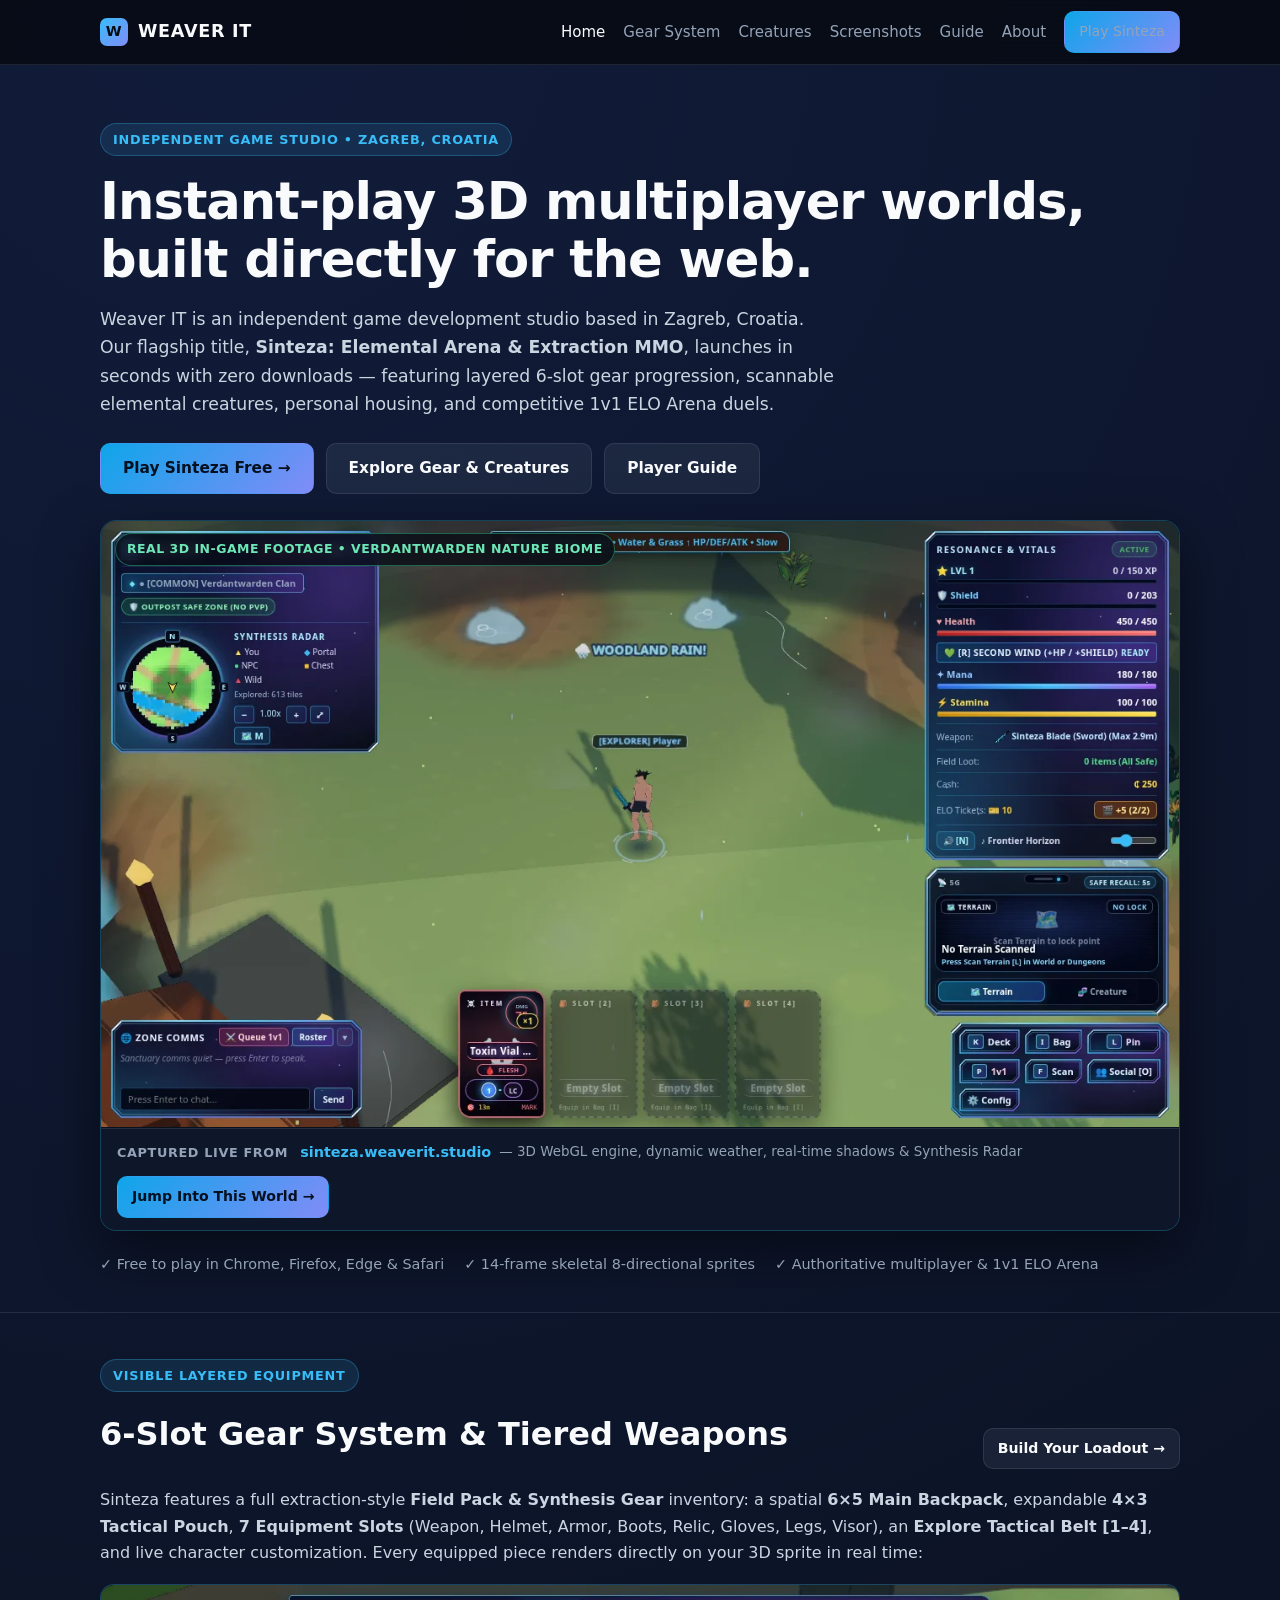
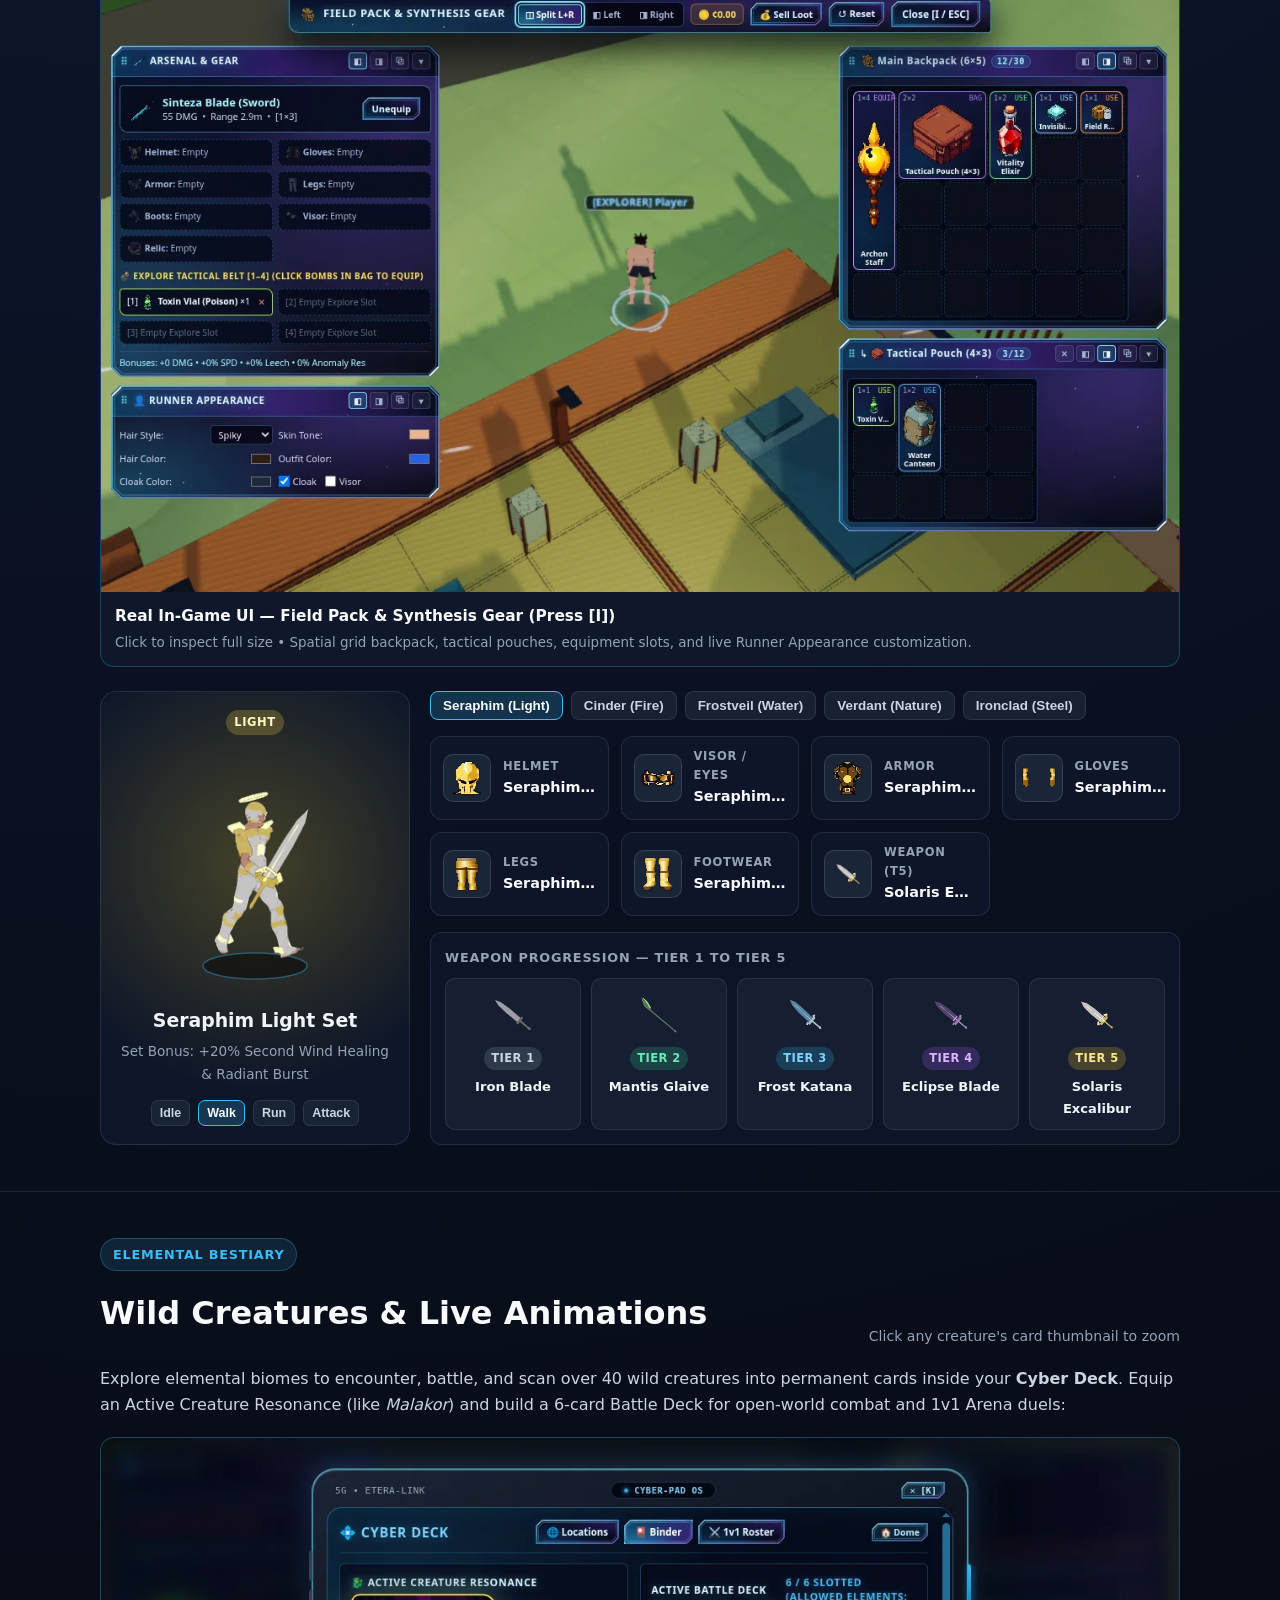
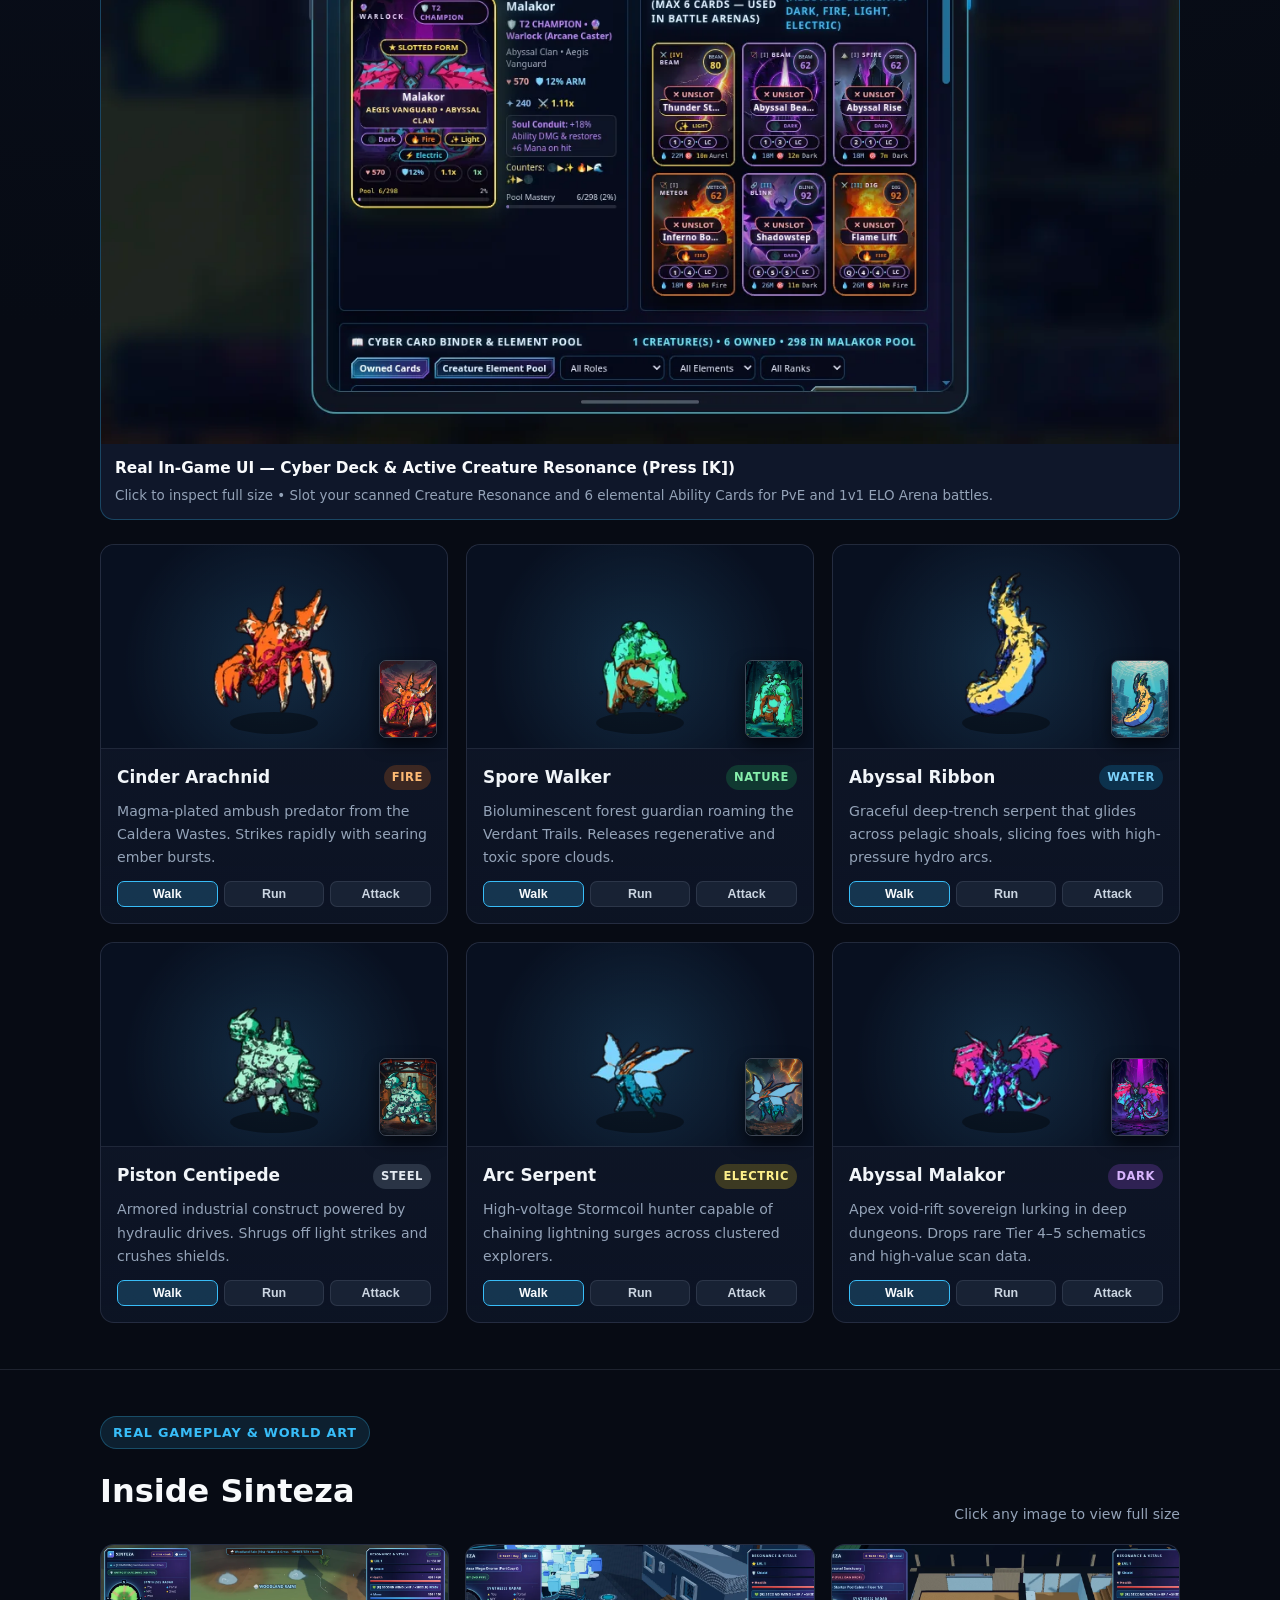
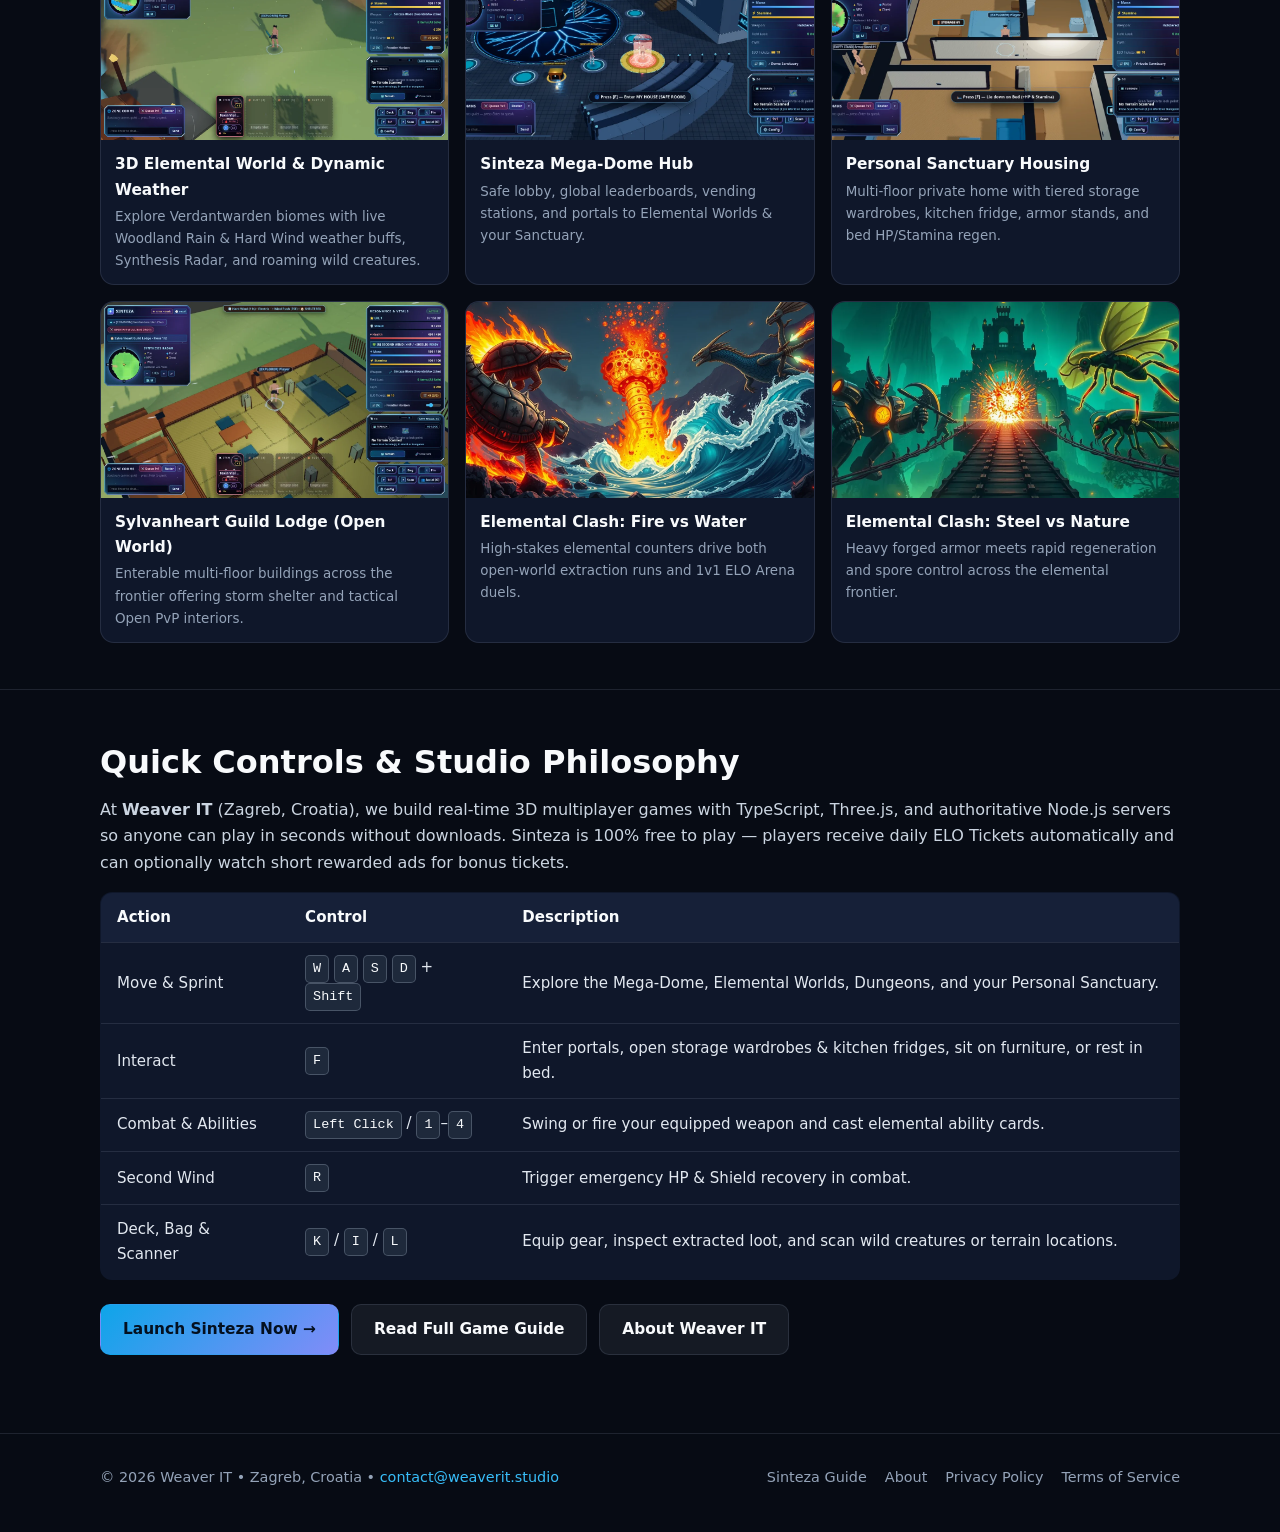
==== commit 5d5dfb5d: "feat(site): replace 2D mockup with real 3D Sinteza gameplay video, real in-game Gear UI & Cyber Deck" ====
--- a/index.html
+++ b/index.html
@@ -49,25 +49,21 @@
           <a class="btn btn-secondary" href="/sinteza/">Player Guide</a>
         </div>
 
-        <div class="stage-card" aria-label="Interactive Sinteza Nature Path live sprite animation">
-          <div class="stage-canvas-wrap">
-            <canvas id="nature-stage"></canvas>
-            <div class="stage-badge">LIVE IN-GAME SPRITES &bull; VERDANT NATURE TRAIL</div>
+        <div class="stage-card" aria-label="Real 3D in-game footage from Sinteza">
+          <div class="video-stage-wrap">
+            <video id="hero-gameplay-video" autoplay loop muted playsinline poster="/assets/screens/elemental_world.webp">
+              <source src="/assets/screens/sinteza_gameplay.mp4" type="video/mp4" />
+            </video>
+            <div class="stage-badge">REAL 3D IN-GAME FOOTAGE &bull; VERDANTWARDEN NATURE BIOME</div>
           </div>
           <div class="stage-controls">
             <div class="ctrl-group">
-              <span class="ctrl-label">Motion</span>
-              <button class="chip-btn active" type="button" data-nature-mode="walk">Walk</button>
-              <button class="chip-btn" type="button" data-nature-mode="run">Sprint</button>
-              <button class="chip-btn" type="button" data-nature-mode="attack">Attack</button>
+              <span class="ctrl-label">Captured Live from</span>
+              <a href="https://sinteza.weaverit.studio" style="font-weight:700;font-size:0.9rem;">sinteza.weaverit.studio</a>
+              <span style="color:var(--muted);font-size:0.84rem;">&mdash; 3D WebGL engine, dynamic weather, real-time shadows &amp; Synthesis Radar</span>
             </div>
             <div class="ctrl-group">
-              <span class="ctrl-label">Armor Set</span>
-              <button class="chip-btn active" type="button" data-nature-set="verdant">Verdant</button>
-              <button class="chip-btn" type="button" data-nature-set="cinder">Cinder</button>
-              <button class="chip-btn" type="button" data-nature-set="frostveil">Frostveil</button>
-              <button class="chip-btn" type="button" data-nature-set="seraphim">Seraphim</button>
-              <button class="chip-btn" type="button" data-nature-set="ironclad">Ironclad</button>
+              <a class="btn btn-primary btn-sm" href="https://sinteza.weaverit.studio">Jump Into This World &rarr;</a>
             </div>
           </div>
         </div>
@@ -91,8 +87,16 @@
           <a class="btn btn-secondary btn-sm" href="https://sinteza.weaverit.studio">Build Your Loadout &rarr;</a>
         </div>
         <p>
-          Every piece of equipment you loot, craft, or extract in Sinteza renders directly on your character in real time across 8 directions and 14 animation frames. Mix and match <strong>Helmet</strong>, <strong>Visor</strong>, <strong>Armor</strong>, <strong>Gloves</strong>, <strong>Legs</strong>, <strong>Footwear</strong>, and <strong>Tier 1–5 Weapons</strong>. Click any set below to inspect its live animated sprite and slot breakdown:
+          Sinteza features a full extraction-style <strong>Field Pack &amp; Synthesis Gear</strong> inventory: a spatial <strong>6&times;5 Main Backpack</strong>, expandable <strong>4&times;3 Tactical Pouch</strong>, <strong>7 Equipment Slots</strong> (Weapon, Helmet, Armor, Boots, Relic, Gloves, Legs, Visor), an <strong>Explore Tactical Belt [1–4]</strong>, and live character customization. Every equipped piece renders directly on your 3D sprite in real time:
         </p>
+
+        <figure class="feature-screen" data-lightbox-src="/assets/screens/gear_system_ingame.webp" data-lightbox-cap="Real In-Game UI: Field Pack & Synthesis Gear — 7 equipment slots, 6x5 spatial backpack, 4x3 Tactical Pouch, Explore Tactical Belt, and Runner Appearance.">
+          <img src="/assets/screens/gear_system_ingame.webp" alt="Real in-game Field Pack and Synthesis Gear UI screenshot" loading="lazy" />
+          <figcaption class="shot-cap">
+            <strong>Real In-Game UI &mdash; Field Pack &amp; Synthesis Gear (Press [I])</strong>
+            <span>Click to inspect full size &bull; Spatial grid backpack, tactical pouches, equipment slots, and live Runner Appearance customization.</span>
+          </figcaption>
+        </figure>
 
         <div class="gear-layout">
           <div class="gear-preview-panel">
@@ -167,8 +171,16 @@
           <span style="color:var(--muted);font-size:0.88rem;">Click any creature's card thumbnail to zoom</span>
         </div>
         <p>
-          Explore elemental biomes to encounter, battle, and scan over 40 wild creatures into permanent collectible cards. Test their live walk, run, and strike animations below:
+          Explore elemental biomes to encounter, battle, and scan over 40 wild creatures into permanent cards inside your <strong>Cyber Deck</strong>. Equip an Active Creature Resonance (like <em>Malakor</em>) and build a 6-card Battle Deck for open-world combat and 1v1 Arena duels:
         </p>
+
+        <figure class="feature-screen" data-lightbox-src="/assets/screens/creature_deck_ingame.webp" data-lightbox-cap="Real In-Game UI: Cyber Deck — Active Creature Resonance (Malakor), 6-card elemental Battle Deck, and Cyber Card Binder.">
+          <img src="/assets/screens/creature_deck_ingame.webp" alt="Real in-game Cyber Deck and Creature Resonance UI screenshot" loading="lazy" />
+          <figcaption class="shot-cap">
+            <strong>Real In-Game UI &mdash; Cyber Deck &amp; Active Creature Resonance (Press [K])</strong>
+            <span>Click to inspect full size &bull; Slot your scanned Creature Resonance and 6 elemental Ability Cards for PvE and 1v1 ELO Arena battles.</span>
+          </figcaption>
+        </figure>
 
         <div class="creatures-grid">
           <article class="creature-card">
@@ -300,6 +312,14 @@
         </div>
 
         <div class="gallery-grid">
+          <figure class="shot-card" style="margin:0;" data-lightbox-src="/assets/screens/elemental_world.webp" data-lightbox-cap="Elemental World (Verdantwarden Clan) — Live Woodland Rain dynamic weather, 3D exploration, Synthesis Radar, and Resonance HUD.">
+            <img src="/assets/screens/elemental_world.webp" alt="Sinteza 3D Elemental World Nature biome with Woodland Rain screenshot" loading="lazy" />
+            <figcaption class="shot-cap">
+              <strong>3D Elemental World &amp; Dynamic Weather</strong>
+              <span>Explore Verdantwarden biomes with live Woodland Rain &amp; Hard Wind weather buffs, Synthesis Radar, and roaming wild creatures.</span>
+            </figcaption>
+          </figure>
+
           <figure class="shot-card" style="margin:0;" data-lightbox-src="/assets/screens/dome_hub.webp" data-lightbox-cap="Sinteza Mega-Dome — Safe social hub, Synthesis Radar, leaderboards, and the red Personal Sanctuary portal.">
             <img src="/assets/screens/dome_hub.webp" alt="Sinteza Mega-Dome social hub screenshot" loading="lazy" />
             <figcaption class="shot-cap">
@@ -316,7 +336,15 @@
             </figcaption>
           </figure>
 
-          <figure class="shot-card" style="margin:0;" data-lightbox-src="/assets/screens/clash_fire_vs_water.webp" data-lightbox-cap="Elemental Clash: Fire vs Water — Caldera Pyrelords collide with Pelagic Abyssal serpents.">
+          <figure class="shot-card" style="margin:0;" data-lightbox-src="/assets/screens/guild_lodge.webp" data-lightbox-cap="Sylvanheart Guild Lodge — Multi-floor open-world wooden lodge with shelter mechanics during storms and full-loot Open PvP.">
+            <img src="/assets/screens/guild_lodge.webp" alt="Sinteza Sylvanheart Guild Lodge interior screenshot" loading="lazy" />
+            <figcaption class="shot-cap">
+              <strong>Sylvanheart Guild Lodge (Open World)</strong>
+              <span>Enterable multi-floor buildings across the frontier offering storm shelter and tactical Open PvP interiors.</span>
+            </figcaption>
+          </figure>
+
+          <figure class="shot-card" style="margin:0;" data-lightbox-src="/assets/screens/clash_fire_vs_water.webp" data-lightbox-cap="Elemental Clash: Fire vs Water — Official Sinteza loading art.">
             <img src="/assets/screens/clash_fire_vs_water.webp" alt="Fire vs Water elemental clash artwork" loading="lazy" />
             <figcaption class="shot-cap">
               <strong>Elemental Clash: Fire vs Water</strong>
@@ -324,27 +352,11 @@
             </figcaption>
           </figure>
 
-          <figure class="shot-card" style="margin:0;" data-lightbox-src="/assets/screens/clash_steel_vs_nature.webp" data-lightbox-cap="Elemental Clash: Steel vs Nature — Forged Piston constructs clash against Verdant forest guardians.">
+          <figure class="shot-card" style="margin:0;" data-lightbox-src="/assets/screens/clash_steel_vs_nature.webp" data-lightbox-cap="Elemental Clash: Steel vs Nature — Official Sinteza loading art.">
             <img src="/assets/screens/clash_steel_vs_nature.webp" alt="Steel vs Nature elemental clash artwork" loading="lazy" />
             <figcaption class="shot-cap">
               <strong>Elemental Clash: Steel vs Nature</strong>
               <span>Heavy forged armor meets rapid regeneration and spore control across the elemental frontier.</span>
-            </figcaption>
-          </figure>
-
-          <figure class="shot-card" style="margin:0;" data-lightbox-src="/assets/screens/clash_electric_vs_flesh.webp" data-lightbox-cap="Elemental Clash: Electric vs Flesh — Stormcoil lightning hunters against Crimsonpulse beasts.">
-            <img src="/assets/screens/clash_electric_vs_flesh.webp" alt="Electric vs Flesh elemental clash artwork" loading="lazy" />
-            <figcaption class="shot-cap">
-              <strong>Elemental Clash: Electric vs Flesh</strong>
-              <span>Chain-lightning burst damage versus relentless lifesteal and melee pressure.</span>
-            </figcaption>
-          </figure>
-
-          <figure class="shot-card" style="margin:0;" data-lightbox-src="/assets/screens/clash_light_vs_dark.webp" data-lightbox-cap="Elemental Clash: Light vs Dark — Solaris Seraphim champions confront Abyssal void sovereigns.">
-            <img src="/assets/screens/clash_light_vs_dark.webp" alt="Light vs Dark elemental clash artwork" loading="lazy" />
-            <figcaption class="shot-cap">
-              <strong>Elemental Clash: Light vs Dark</strong>
-              <span>Endgame Tier 5 radiant armaments against Abyssal dungeon bosses.</span>
             </figcaption>
           </figure>
         </div>
--- a/style.css
+++ b/style.css
@@ -226,29 +226,51 @@
   color: #cbd5e1;
 }
 
-/* Nature Path Live Stage */
+/* Real 3D In-Game Hero Video & Feature Screenshots */
 .stage-card {
   margin-top: 26px;
   background: #08121f;
-  border: 1px solid rgba(56, 189, 248, 0.25);
+  border: 1px solid rgba(56, 189, 248, 0.28);
   border-radius: 16px;
   overflow: hidden;
-  box-shadow: 0 18px 50px rgba(0, 0, 0, 0.45);
-}
-
-.stage-canvas-wrap {
+  box-shadow: 0 20px 55px rgba(0, 0, 0, 0.5);
+}
+
+.video-stage-wrap {
   position: relative;
   width: 100%;
-  aspect-ratio: 16 / 6.2;
-  min-height: 240px;
-  max-height: 390px;
-  background: #07131a;
-}
-
-#nature-stage {
+  aspect-ratio: 16 / 9;
+  background: #050a14;
+}
+
+.video-stage-wrap video {
   display: block;
   width: 100%;
   height: 100%;
+  object-fit: cover;
+}
+
+.feature-screen {
+  margin: 18px 0 24px;
+  background: var(--surface);
+  border: 1px solid rgba(56, 189, 248, 0.28);
+  border-radius: 14px;
+  overflow: hidden;
+  cursor: pointer;
+  transition: transform 0.15s ease, border-color 0.15s ease;
+}
+
+.feature-screen:hover {
+  transform: translateY(-2px);
+  border-color: rgba(56, 189, 248, 0.55);
+}
+
+.feature-screen img {
+  display: block;
+  width: 100%;
+  aspect-ratio: 16 / 9;
+  object-fit: cover;
+  background: #050a14;
 }
 
 .stage-badge {
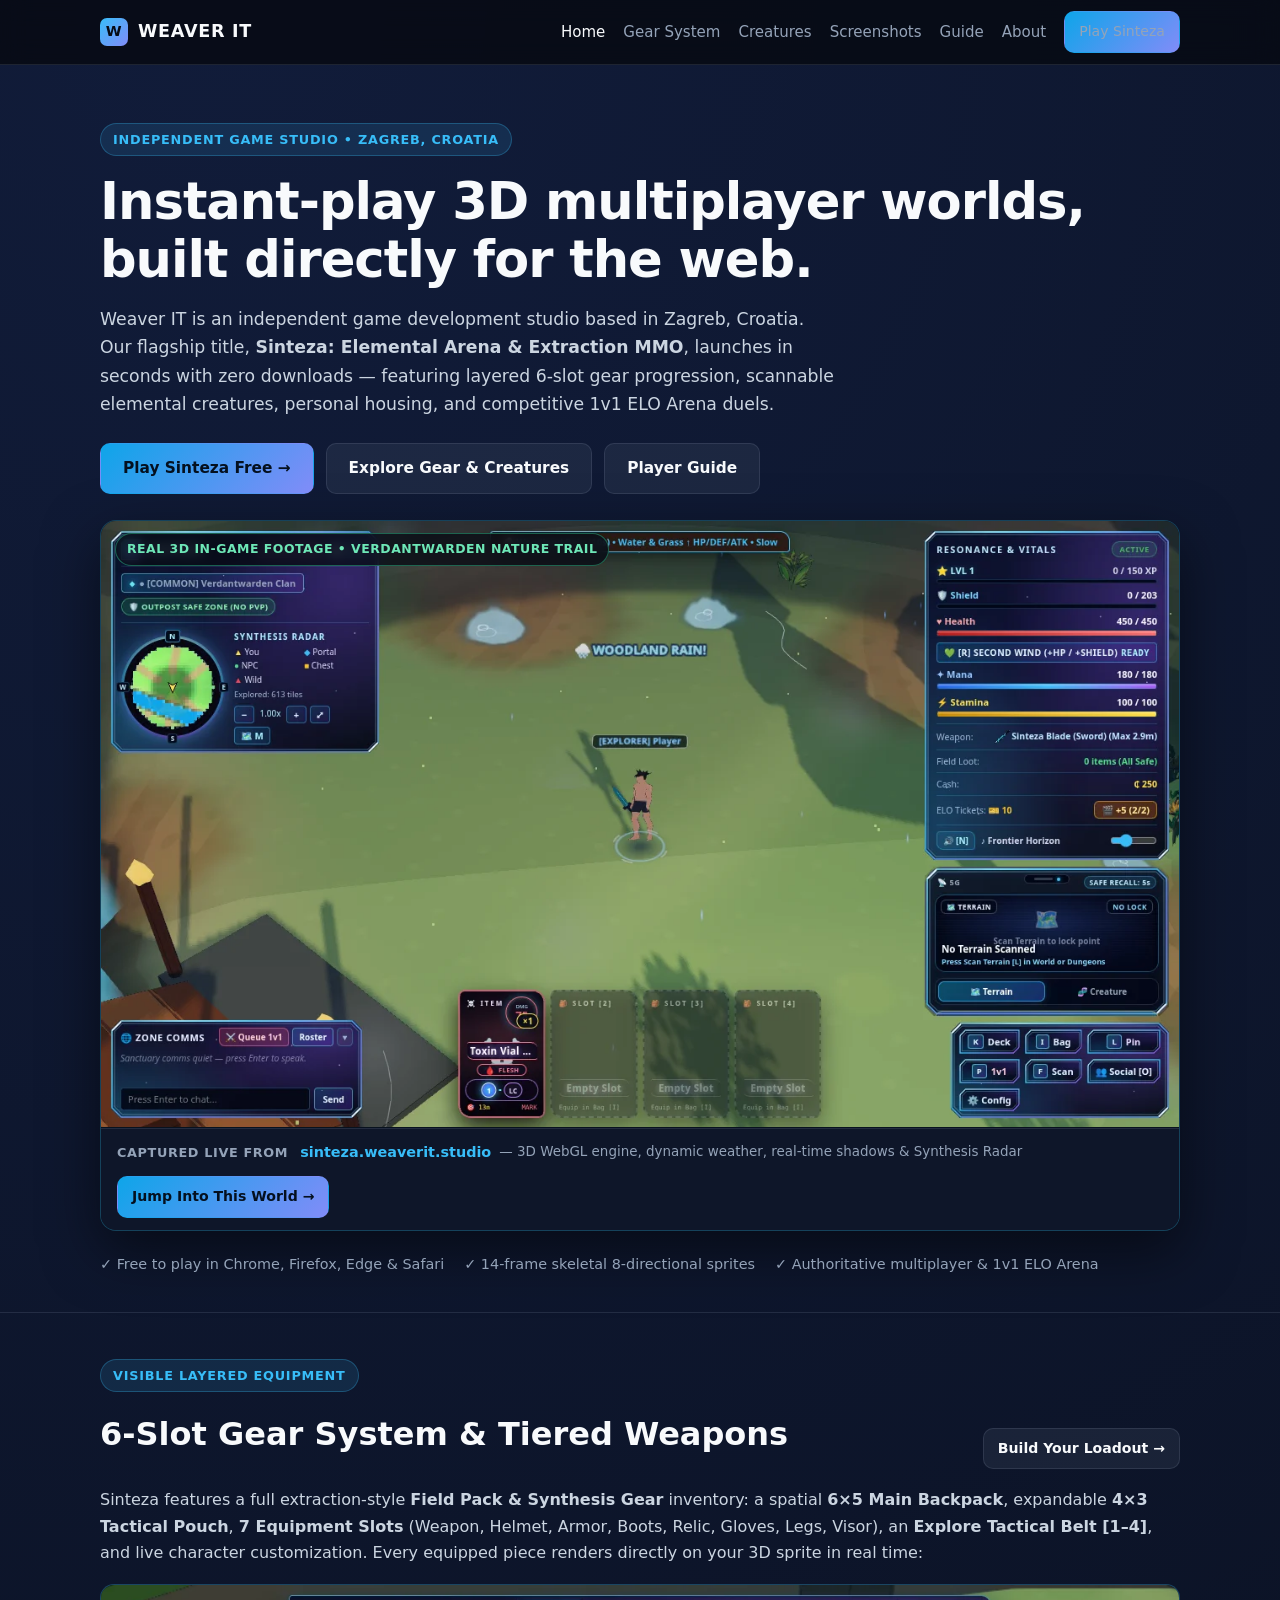
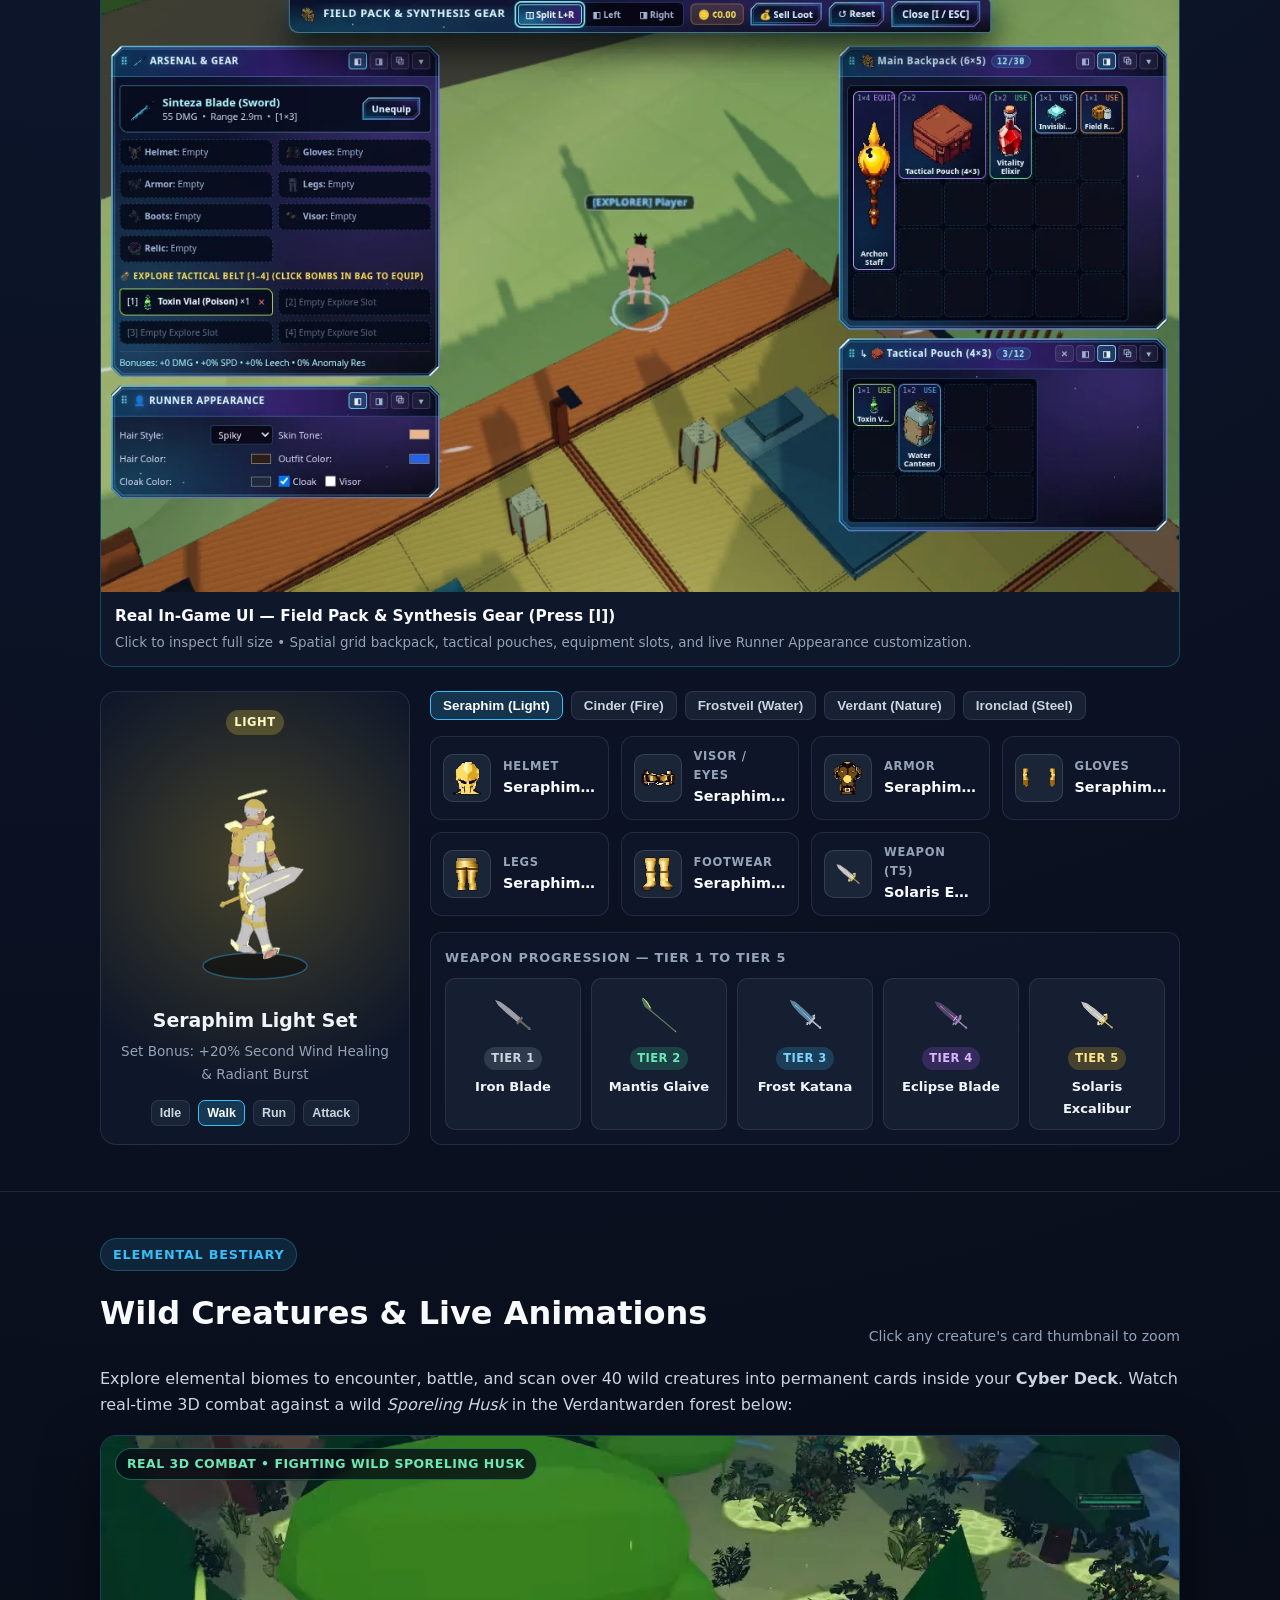
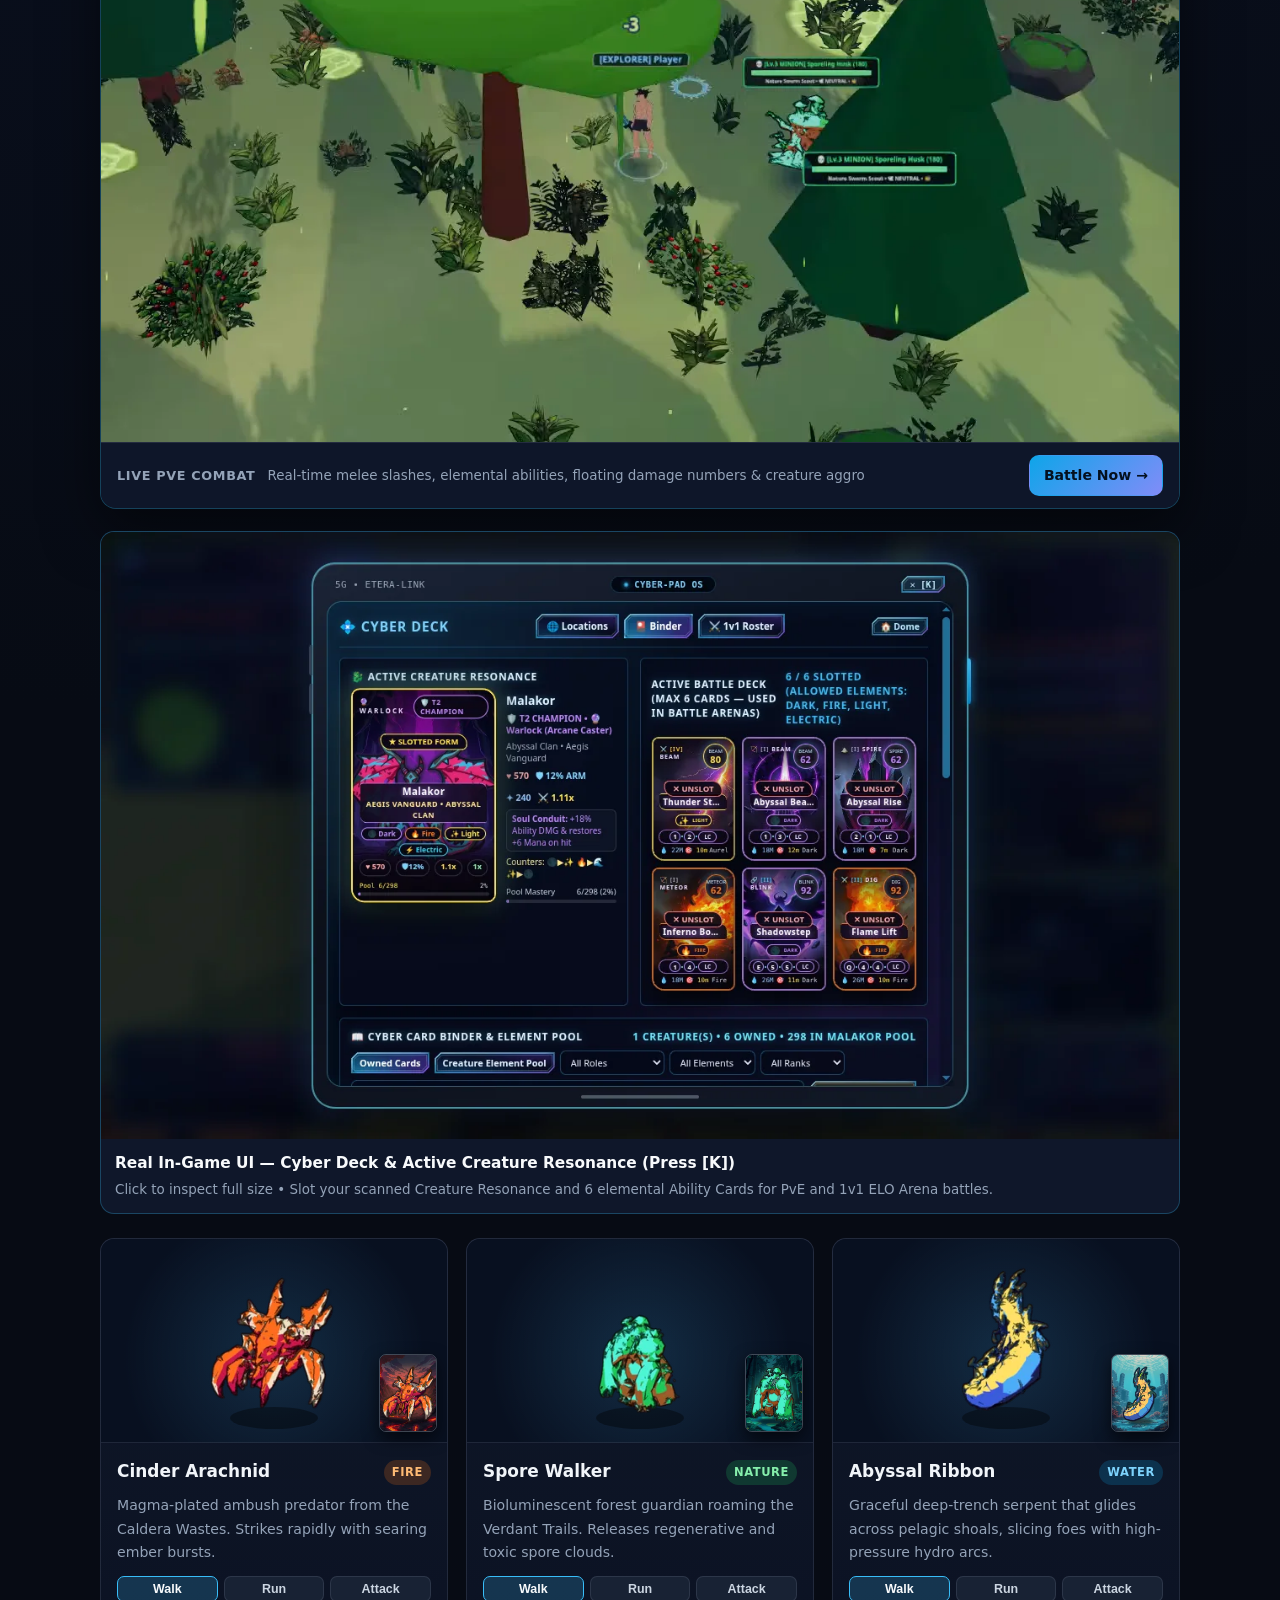
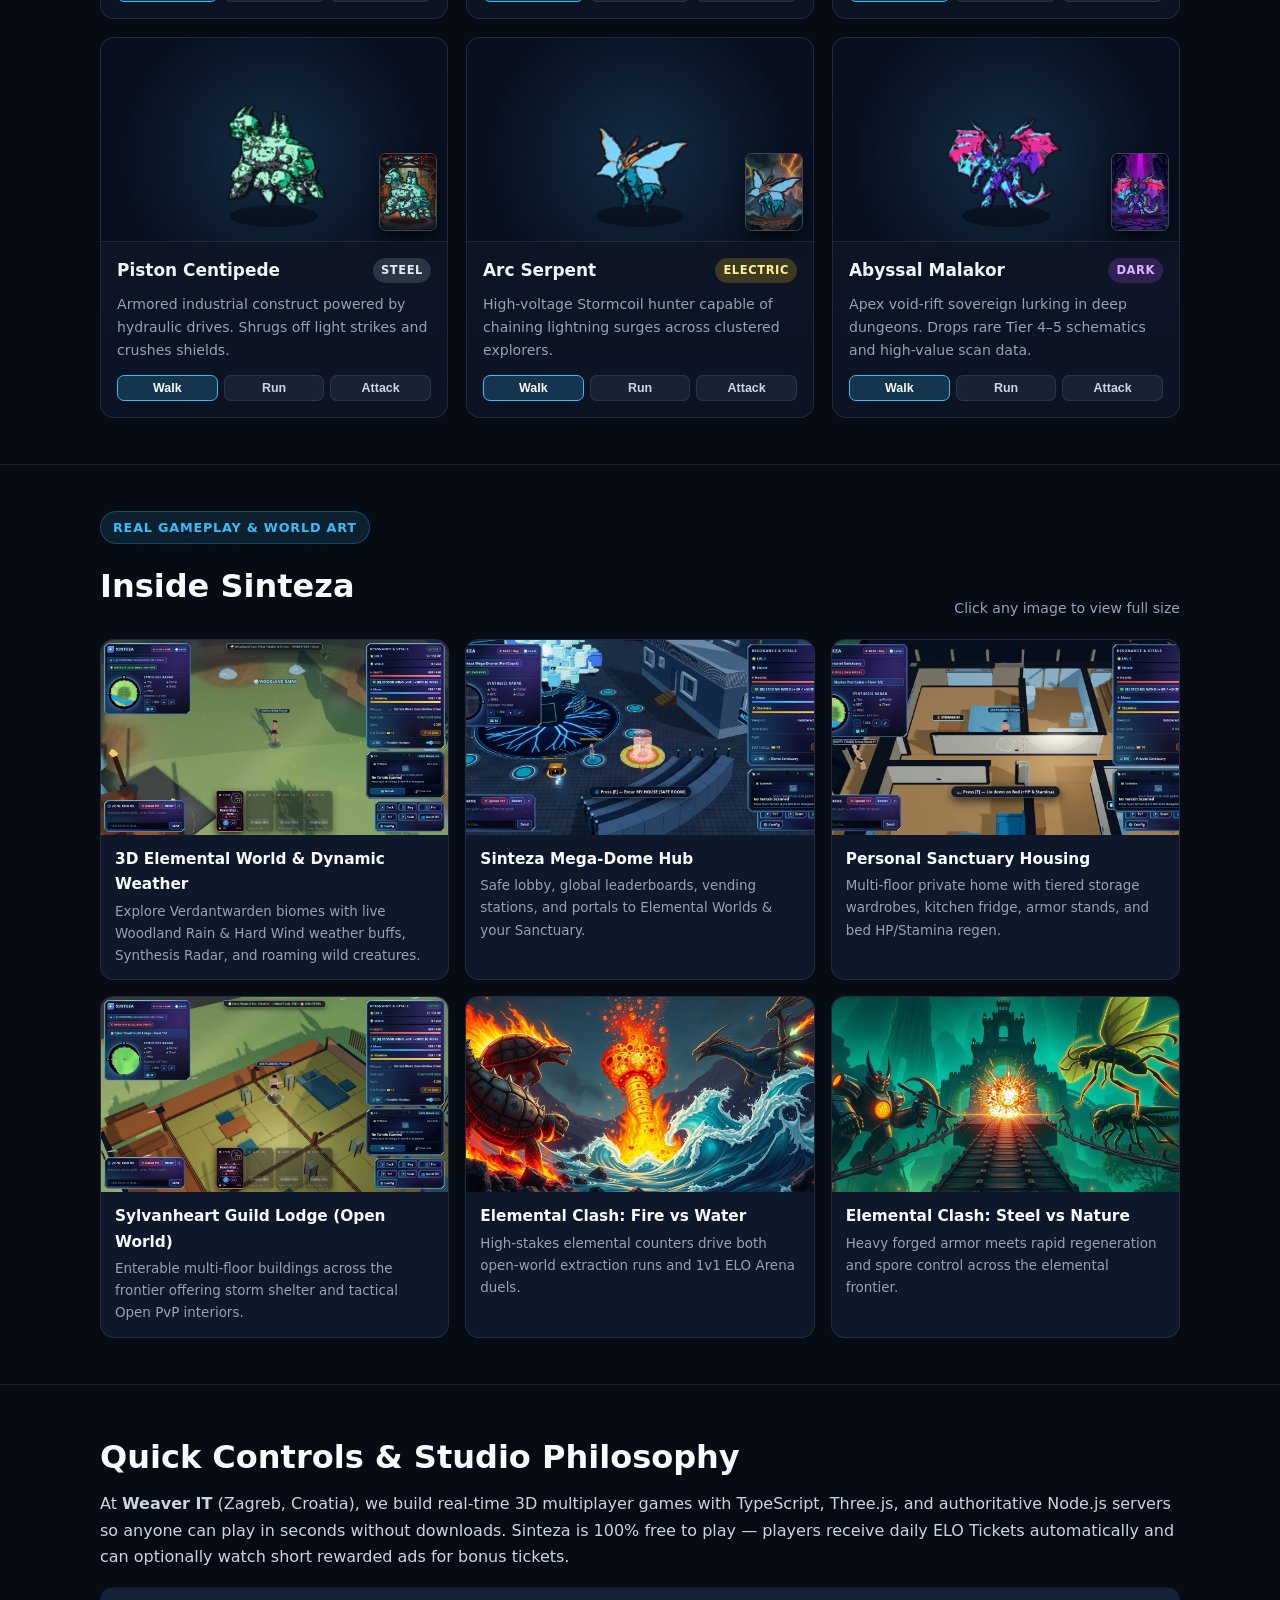
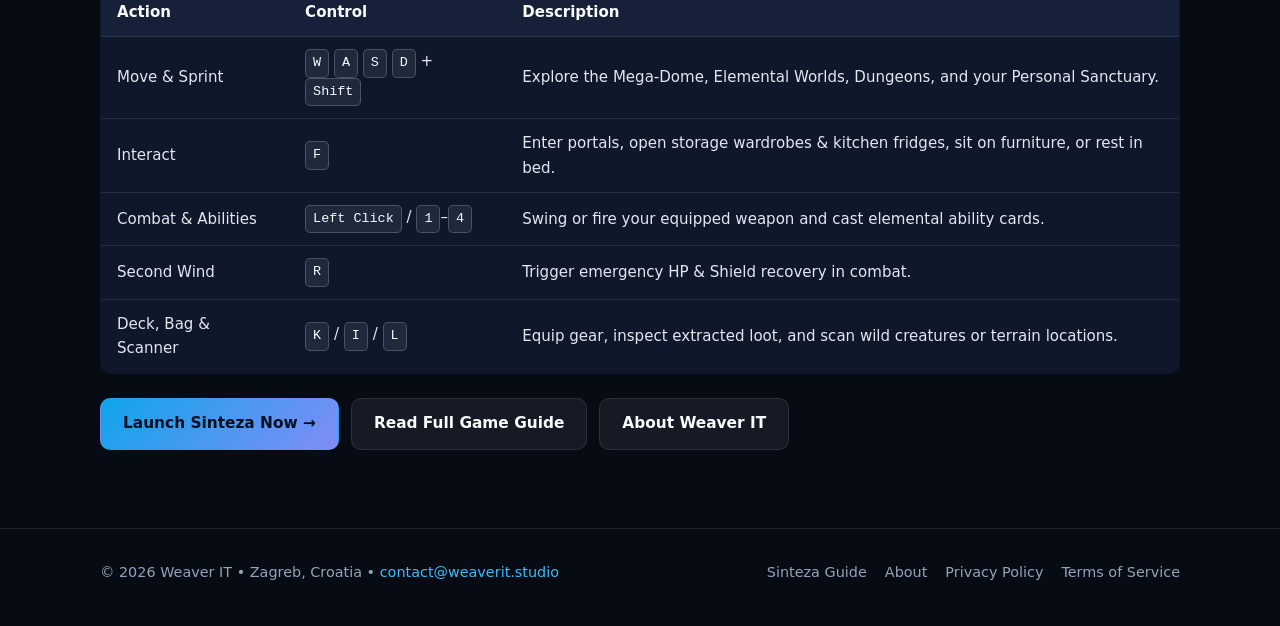
==== commit 70983b8b: "feat(site): smooth 24fps 3D Nature path exploration clip + real 3D wild creature combat video" ====
--- a/index.html
+++ b/index.html
@@ -52,9 +52,9 @@
         <div class="stage-card" aria-label="Real 3D in-game footage from Sinteza">
           <div class="video-stage-wrap">
             <video id="hero-gameplay-video" autoplay loop muted playsinline poster="/assets/screens/elemental_world.webp">
-              <source src="/assets/screens/sinteza_gameplay.mp4" type="video/mp4" />
+              <source src="/assets/screens/sinteza_gameplay.mp4?v=2" type="video/mp4" />
             </video>
-            <div class="stage-badge">REAL 3D IN-GAME FOOTAGE &bull; VERDANTWARDEN NATURE BIOME</div>
+            <div class="stage-badge">REAL 3D IN-GAME FOOTAGE &bull; VERDANTWARDEN NATURE TRAIL</div>
           </div>
           <div class="stage-controls">
             <div class="ctrl-group">
@@ -171,8 +171,26 @@
           <span style="color:var(--muted);font-size:0.88rem;">Click any creature's card thumbnail to zoom</span>
         </div>
         <p>
-          Explore elemental biomes to encounter, battle, and scan over 40 wild creatures into permanent cards inside your <strong>Cyber Deck</strong>. Equip an Active Creature Resonance (like <em>Malakor</em>) and build a 6-card Battle Deck for open-world combat and 1v1 Arena duels:
+          Explore elemental biomes to encounter, battle, and scan over 40 wild creatures into permanent cards inside your <strong>Cyber Deck</strong>. Watch real-time 3D combat against a wild <em>Sporeling Husk</em> in the Verdantwarden forest below:
         </p>
+
+        <div class="stage-card" style="margin-top:16px;margin-bottom:22px;" aria-label="Real 3D in-game creature combat footage from Sinteza">
+          <div class="video-stage-wrap">
+            <video autoplay loop muted playsinline poster="/assets/screens/combat_poster.webp">
+              <source src="/assets/screens/sinteza_combat.mp4" type="video/mp4" />
+            </video>
+            <div class="stage-badge">REAL 3D COMBAT &bull; FIGHTING WILD SPORELING HUSK</div>
+          </div>
+          <div class="stage-controls">
+            <div class="ctrl-group">
+              <span class="ctrl-label">Live PvE Combat</span>
+              <span style="color:var(--muted);font-size:0.84rem;">Real-time melee slashes, elemental abilities, floating damage numbers &amp; creature aggro</span>
+            </div>
+            <div class="ctrl-group">
+              <a class="btn btn-primary btn-sm" href="https://sinteza.weaverit.studio">Battle Now &rarr;</a>
+            </div>
+          </div>
+        </div>
 
         <figure class="feature-screen" data-lightbox-src="/assets/screens/creature_deck_ingame.webp" data-lightbox-cap="Real In-Game UI: Cyber Deck — Active Creature Resonance (Malakor), 6-card elemental Battle Deck, and Cyber Card Binder.">
           <img src="/assets/screens/creature_deck_ingame.webp" alt="Real in-game Cyber Deck and Creature Resonance UI screenshot" loading="lazy" />
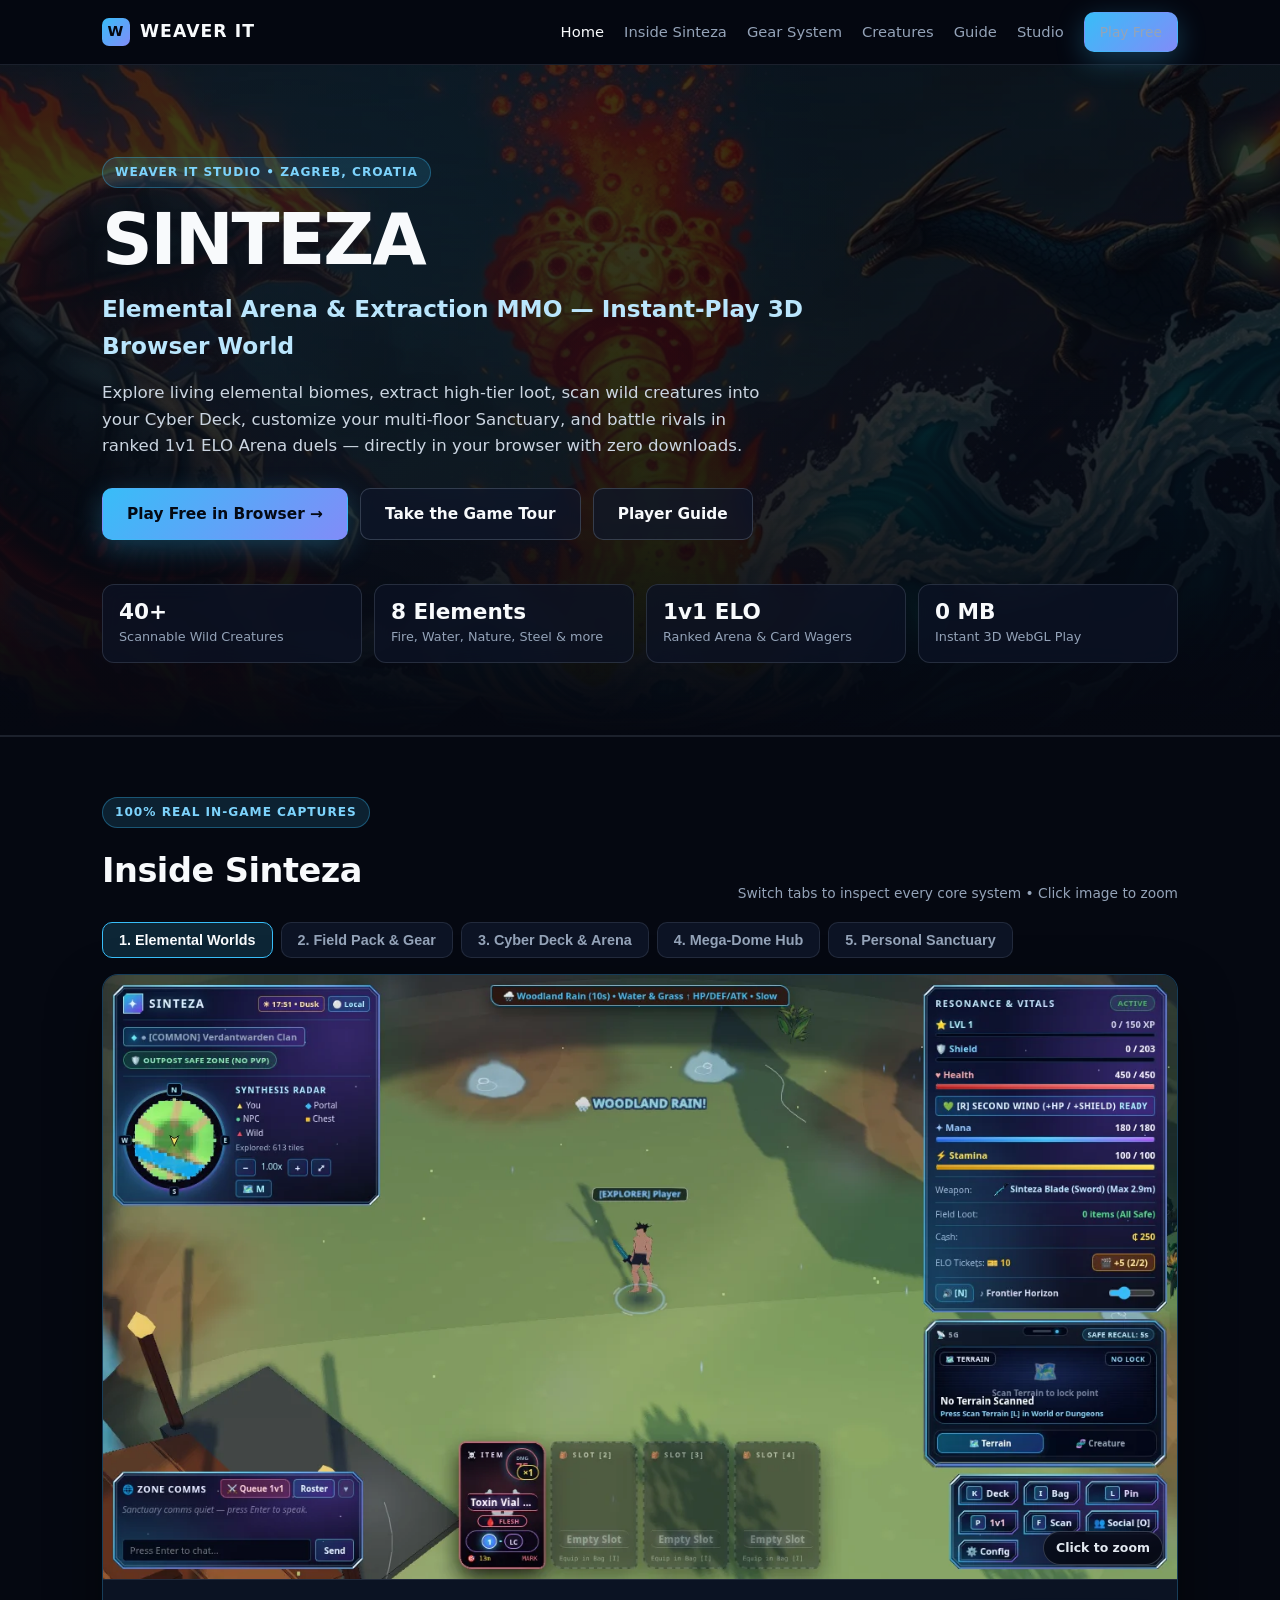
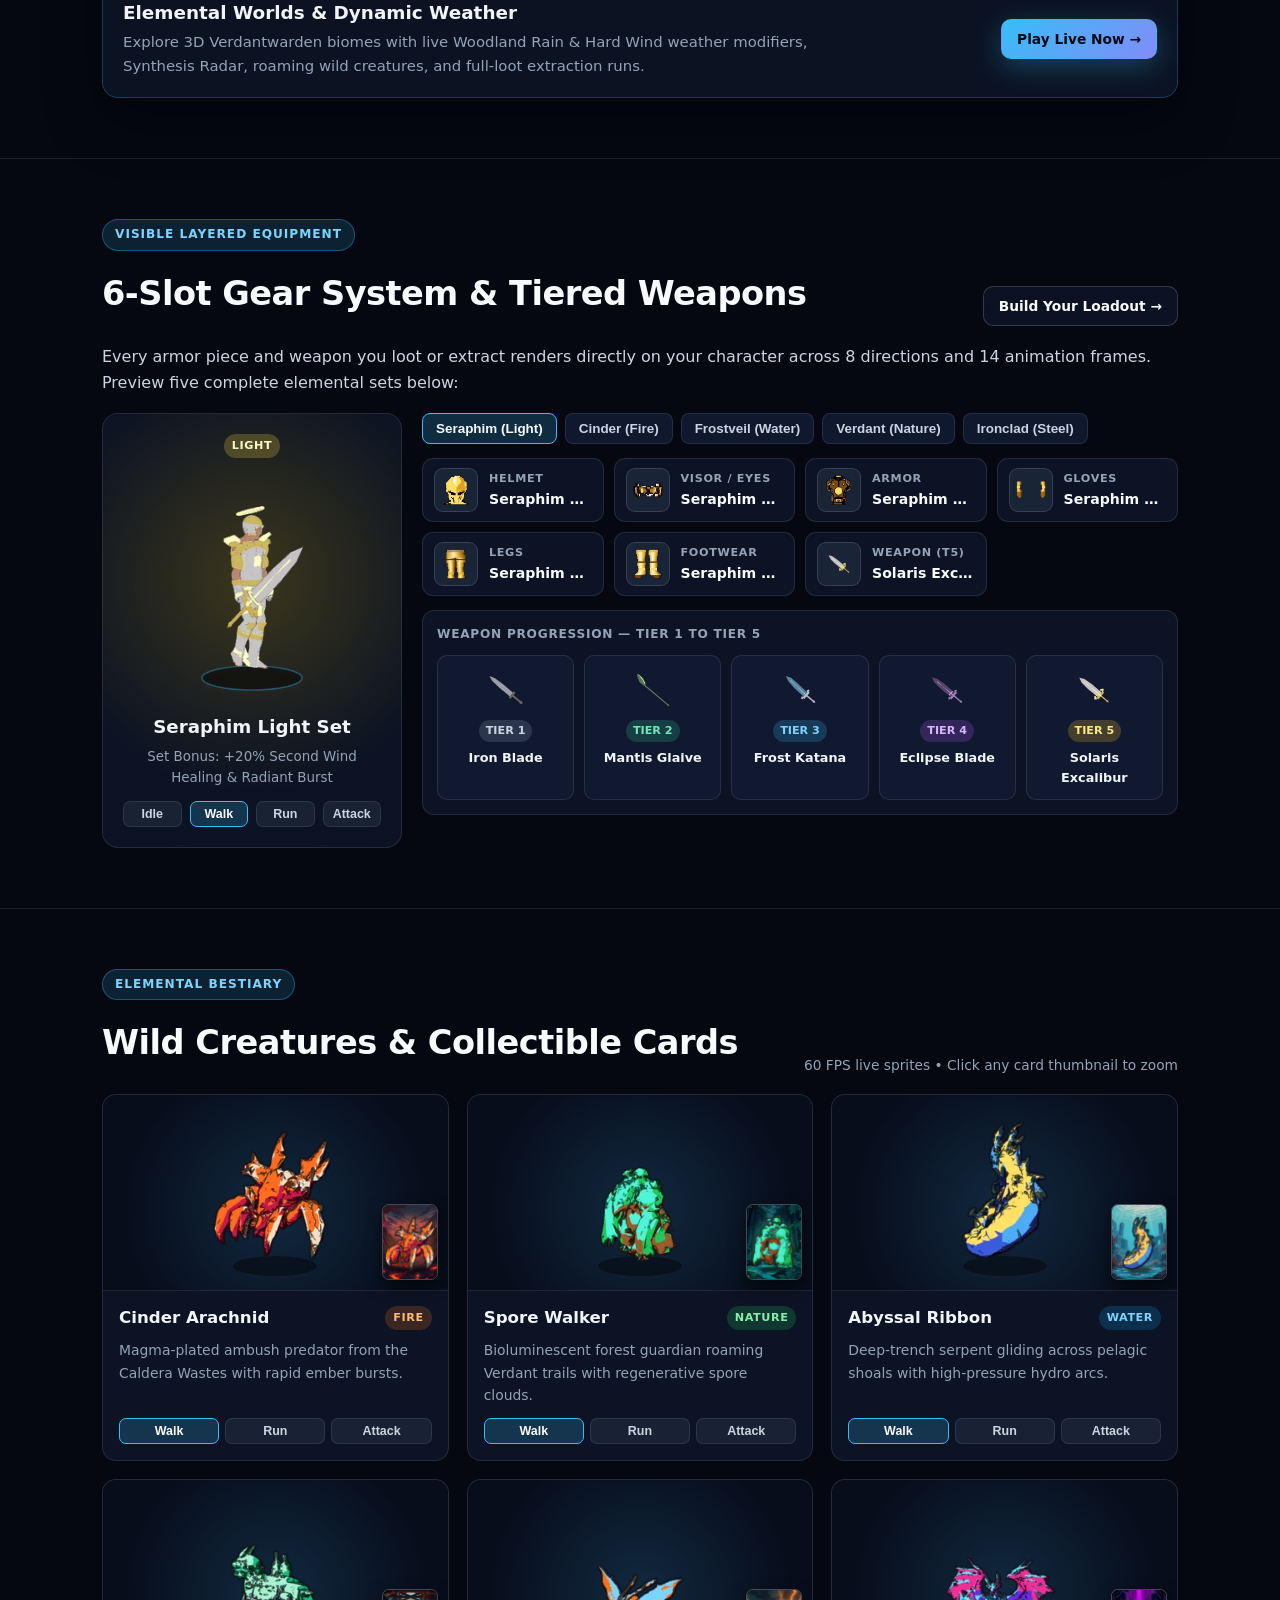
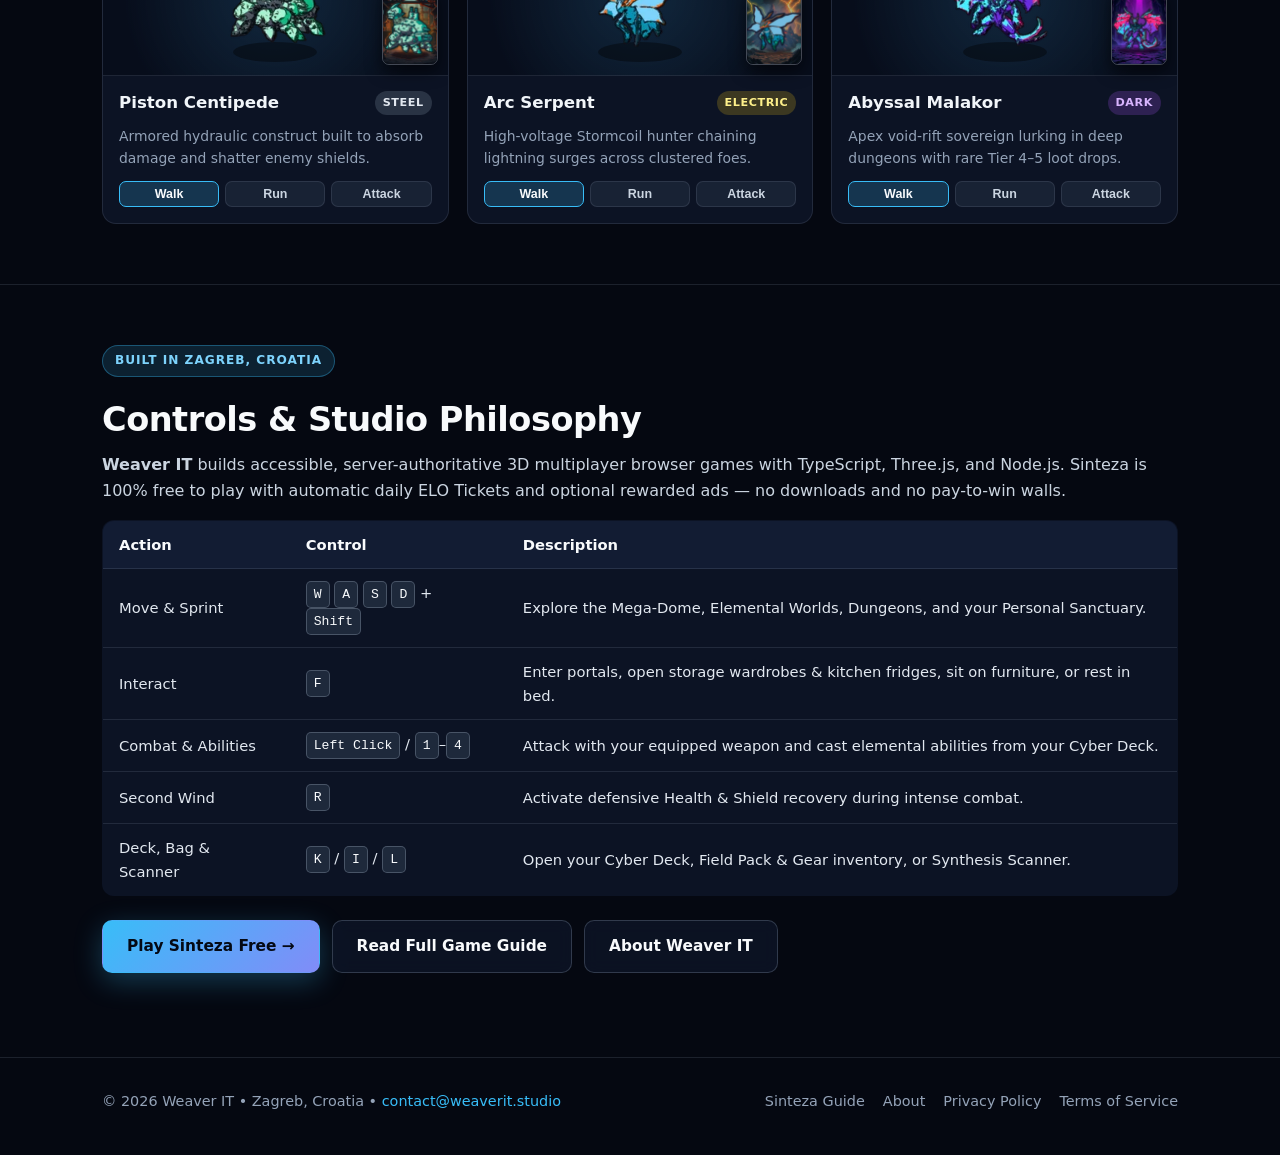
==== commit 9be02070: "feat(site): AAA studio redesign — full-bleed cinematic hero, 5-tab real in-game tour, 60fps gear & c" ====
--- a/index.html
+++ b/index.html
@@ -3,11 +3,11 @@
 <head>
   <meta charset="UTF-8" />
   <meta name="viewport" content="width=device-width, initial-scale=1.0" />
-  <title>Weaver IT — Independent Browser Game Studio | Zagreb, Croatia</title>
-  <meta name="description" content="Weaver IT is an independent game studio in Zagreb, Croatia building instant-play 3D multiplayer browser games. Explore Sinteza: live creature animations, 6-slot layered gear sets, and real-time elemental combat." />
+  <title>Weaver IT — Sinteza 3D Browser MMO | Zagreb, Croatia</title>
+  <meta name="description" content="Weaver IT is an independent game studio in Zagreb, Croatia. Play Sinteza: Elemental Arena & Extraction MMO free in your browser — 3D exploration, layered gear, creature scanning, and 1v1 ELO Arena." />
   <link rel="canonical" href="https://weaverit.studio/" />
   <meta property="og:type" content="website" />
-  <meta property="og:title" content="Weaver IT — Independent Browser Game Studio" />
+  <meta property="og:title" content="Weaver IT — Sinteza 3D Browser MMO" />
   <meta property="og:description" content="Play Sinteza: Elemental Arena & Extraction MMO free in your browser. Built in Zagreb, Croatia by Weaver IT." />
   <meta property="og:url" content="https://weaverit.studio/" />
   <meta property="og:image" content="https://weaverit.studio/assets/screens/clash_fire_vs_water.webp" />
@@ -24,59 +24,93 @@
       </a>
       <nav class="nav-links" aria-label="Primary">
         <a href="/" class="active">Home</a>
+        <a href="#tour">Inside Sinteza</a>
         <a href="#gear">Gear System</a>
         <a href="#creatures">Creatures</a>
-        <a href="#screenshots">Screenshots</a>
         <a href="/sinteza/">Guide</a>
-        <a href="/about/">About</a>
-        <a class="btn btn-primary btn-sm" href="https://sinteza.weaverit.studio">Play Sinteza</a>
+        <a href="/about/">Studio</a>
+        <a class="btn btn-primary btn-sm" href="https://sinteza.weaverit.studio">Play Free</a>
       </nav>
     </div>
   </header>
 
   <main>
-    <!-- HERO + LIVE NATURE PATH ANIMATION -->
-    <section class="hero">
-      <div class="wrap">
-        <span class="eyebrow">Independent Game Studio &bull; Zagreb, Croatia</span>
-        <h1>Instant-play 3D multiplayer worlds, built directly for the web.</h1>
-        <p class="lead">
-          Weaver IT is an independent game development studio based in Zagreb, Croatia. Our flagship title, <strong>Sinteza: Elemental Arena &amp; Extraction MMO</strong>, launches in seconds with zero downloads — featuring layered 6-slot gear progression, scannable elemental creatures, personal housing, and competitive 1v1 ELO Arena duels.
-        </p>
-        <div class="cta-row">
-          <a class="btn btn-primary" href="https://sinteza.weaverit.studio">Play Sinteza Free &rarr;</a>
-          <a class="btn btn-secondary" href="#gear">Explore Gear &amp; Creatures</a>
-          <a class="btn btn-secondary" href="/sinteza/">Player Guide</a>
-        </div>
-
-        <div class="stage-card" aria-label="Real 3D in-game footage from Sinteza">
-          <div class="video-stage-wrap">
-            <video id="hero-gameplay-video" autoplay loop muted playsinline poster="/assets/screens/elemental_world.webp">
-              <source src="/assets/screens/sinteza_gameplay.mp4?v=2" type="video/mp4" />
-            </video>
-            <div class="stage-badge">REAL 3D IN-GAME FOOTAGE &bull; VERDANTWARDEN NATURE TRAIL</div>
-          </div>
-          <div class="stage-controls">
-            <div class="ctrl-group">
-              <span class="ctrl-label">Captured Live from</span>
-              <a href="https://sinteza.weaverit.studio" style="font-weight:700;font-size:0.9rem;">sinteza.weaverit.studio</a>
-              <span style="color:var(--muted);font-size:0.84rem;">&mdash; 3D WebGL engine, dynamic weather, real-time shadows &amp; Synthesis Radar</span>
-            </div>
-            <div class="ctrl-group">
-              <a class="btn btn-primary btn-sm" href="https://sinteza.weaverit.studio">Jump Into This World &rarr;</a>
-            </div>
-          </div>
-        </div>
-
-        <div class="meta-strip">
-          <span>&#10003; Free to play in Chrome, Firefox, Edge &amp; Safari</span>
-          <span>&#10003; 14-frame skeletal 8-directional sprites</span>
-          <span>&#10003; Authoritative multiplayer &amp; 1v1 ELO Arena</span>
-        </div>
-      </div>
-    </section>
-
-    <!-- INTERACTIVE GEAR SYSTEM -->
+    <!-- FULL-BLEED CINEMATIC HERO -->
+    <section class="hero-banner">
+      <div class="hero-bg" aria-hidden="true"></div>
+      <div class="hero-vignette" aria-hidden="true"></div>
+      <div class="wrap">
+        <div class="hero-content">
+          <span class="eyebrow">Weaver IT Studio &bull; Zagreb, Croatia</span>
+          <h1 class="hero-title">SINTEZA</h1>
+          <div class="hero-subtitle">Elemental Arena &amp; Extraction MMO &mdash; Instant-Play 3D Browser World</div>
+          <p class="lead">
+            Explore living elemental biomes, extract high-tier loot, scan wild creatures into your Cyber Deck, customize your multi-floor Sanctuary, and battle rivals in ranked 1v1 ELO Arena duels — directly in your browser with zero downloads.
+          </p>
+          <div class="cta-row">
+            <a class="btn btn-primary" href="https://sinteza.weaverit.studio">Play Free in Browser &rarr;</a>
+            <a class="btn btn-secondary" href="#tour">Take the Game Tour</a>
+            <a class="btn btn-secondary" href="/sinteza/">Player Guide</a>
+          </div>
+        </div>
+
+        <div class="stat-strip">
+          <div class="stat-box">
+            <div class="stat-val">40+</div>
+            <div class="stat-lbl">Scannable Wild Creatures</div>
+          </div>
+          <div class="stat-box">
+            <div class="stat-val">8 Elements</div>
+            <div class="stat-lbl">Fire, Water, Nature, Steel &amp; more</div>
+          </div>
+          <div class="stat-box">
+            <div class="stat-val">1v1 ELO</div>
+            <div class="stat-lbl">Ranked Arena &amp; Card Wagers</div>
+          </div>
+          <div class="stat-box">
+            <div class="stat-val">0 MB</div>
+            <div class="stat-lbl">Instant 3D WebGL Play</div>
+          </div>
+        </div>
+      </div>
+    </section>
+
+    <!-- INTERACTIVE 5-TAB GAME TOUR (REAL 1280x720 IN-GAME SCREENSHOTS) -->
+    <section class="block" id="tour">
+      <div class="wrap">
+        <div class="section-head">
+          <div>
+            <span class="eyebrow">100% Real In-Game Captures</span>
+            <h2>Inside Sinteza</h2>
+          </div>
+          <span style="color:var(--muted);font-size:0.86rem;">Switch tabs to inspect every core system &bull; Click image to zoom</span>
+        </div>
+
+        <div class="tour-tabs" role="tablist">
+          <button class="tour-tab active" type="button" data-tour="world">1. Elemental Worlds</button>
+          <button class="tour-tab" type="button" data-tour="gear">2. Field Pack &amp; Gear</button>
+          <button class="tour-tab" type="button" data-tour="deck">3. Cyber Deck &amp; Arena</button>
+          <button class="tour-tab" type="button" data-tour="dome">4. Mega-Dome Hub</button>
+          <button class="tour-tab" type="button" data-tour="sanctuary">5. Personal Sanctuary</button>
+        </div>
+
+        <div class="tour-frame">
+          <div id="tour-img-wrap" class="tour-img-wrap" data-lightbox-src="/assets/screens/elemental_world.webp" data-lightbox-cap="Elemental Worlds & Dynamic Weather — Explore 3D Verdantwarden biomes with live Woodland Rain & Hard Wind weather modifiers, Synthesis Radar, roaming wild creatures, and full-loot extraction runs.">
+            <img id="tour-img" src="/assets/screens/elemental_world.webp" alt="Elemental Worlds & Dynamic Weather" />
+            <span class="tour-zoom-hint">Click to zoom</span>
+          </div>
+          <div class="tour-meta">
+            <div class="tour-meta-text">
+              <h3 id="tour-title">Elemental Worlds &amp; Dynamic Weather</h3>
+              <p id="tour-desc">Explore 3D Verdantwarden biomes with live Woodland Rain &amp; Hard Wind weather modifiers, Synthesis Radar, roaming wild creatures, and full-loot extraction runs.</p>
+            </div>
+            <a class="btn btn-primary btn-sm" href="https://sinteza.weaverit.studio">Play Live Now &rarr;</a>
+          </div>
+        </div>
+      </div>
+    </section>
+
+    <!-- INTERACTIVE 60 FPS LAYERED GEAR SYSTEM -->
     <section class="block" id="gear">
       <div class="wrap">
         <div class="section-head">
@@ -87,26 +121,18 @@
           <a class="btn btn-secondary btn-sm" href="https://sinteza.weaverit.studio">Build Your Loadout &rarr;</a>
         </div>
         <p>
-          Sinteza features a full extraction-style <strong>Field Pack &amp; Synthesis Gear</strong> inventory: a spatial <strong>6&times;5 Main Backpack</strong>, expandable <strong>4&times;3 Tactical Pouch</strong>, <strong>7 Equipment Slots</strong> (Weapon, Helmet, Armor, Boots, Relic, Gloves, Legs, Visor), an <strong>Explore Tactical Belt [1–4]</strong>, and live character customization. Every equipped piece renders directly on your 3D sprite in real time:
+          Every armor piece and weapon you loot or extract renders directly on your character across 8 directions and 14 animation frames. Preview five complete elemental sets below:
         </p>
-
-        <figure class="feature-screen" data-lightbox-src="/assets/screens/gear_system_ingame.webp" data-lightbox-cap="Real In-Game UI: Field Pack & Synthesis Gear — 7 equipment slots, 6x5 spatial backpack, 4x3 Tactical Pouch, Explore Tactical Belt, and Runner Appearance.">
-          <img src="/assets/screens/gear_system_ingame.webp" alt="Real in-game Field Pack and Synthesis Gear UI screenshot" loading="lazy" />
-          <figcaption class="shot-cap">
-            <strong>Real In-Game UI &mdash; Field Pack &amp; Synthesis Gear (Press [I])</strong>
-            <span>Click to inspect full size &bull; Spatial grid backpack, tactical pouches, equipment slots, and live Runner Appearance customization.</span>
-          </figcaption>
-        </figure>
 
         <div class="gear-layout">
           <div class="gear-preview-panel">
             <span id="gear-set-el" class="el-badge el-light">Light</span>
-            <canvas id="gear-preview" width="240" height="240"></canvas>
+            <canvas id="gear-preview" width="230" height="230"></canvas>
             <div class="gear-set-title">
               <h3 id="gear-set-name">Seraphim Light Set</h3>
               <div id="gear-set-bonus" class="gear-set-bonus"></div>
             </div>
-            <div class="ctrl-group" style="justify-content:center;">
+            <div class="ctrl-group" style="justify-content:center;width:100%;">
               <button class="mini-btn" type="button" data-gear-mode="idle">Idle</button>
               <button class="mini-btn active" type="button" data-gear-mode="walk">Walk</button>
               <button class="mini-btn" type="button" data-gear-mode="run">Run</button>
@@ -160,50 +186,21 @@
       </div>
     </section>
 
-    <!-- ANIMATED CREATURES BESTIARY -->
+    <!-- 60 FPS CREATURE BESTIARY -->
     <section class="block" id="creatures">
       <div class="wrap">
         <div class="section-head">
           <div>
             <span class="eyebrow">Elemental Bestiary</span>
-            <h2>Wild Creatures &amp; Live Animations</h2>
-          </div>
-          <span style="color:var(--muted);font-size:0.88rem;">Click any creature's card thumbnail to zoom</span>
-        </div>
-        <p>
-          Explore elemental biomes to encounter, battle, and scan over 40 wild creatures into permanent cards inside your <strong>Cyber Deck</strong>. Watch real-time 3D combat against a wild <em>Sporeling Husk</em> in the Verdantwarden forest below:
-        </p>
-
-        <div class="stage-card" style="margin-top:16px;margin-bottom:22px;" aria-label="Real 3D in-game creature combat footage from Sinteza">
-          <div class="video-stage-wrap">
-            <video autoplay loop muted playsinline poster="/assets/screens/combat_poster.webp">
-              <source src="/assets/screens/sinteza_combat.mp4" type="video/mp4" />
-            </video>
-            <div class="stage-badge">REAL 3D COMBAT &bull; FIGHTING WILD SPORELING HUSK</div>
-          </div>
-          <div class="stage-controls">
-            <div class="ctrl-group">
-              <span class="ctrl-label">Live PvE Combat</span>
-              <span style="color:var(--muted);font-size:0.84rem;">Real-time melee slashes, elemental abilities, floating damage numbers &amp; creature aggro</span>
-            </div>
-            <div class="ctrl-group">
-              <a class="btn btn-primary btn-sm" href="https://sinteza.weaverit.studio">Battle Now &rarr;</a>
-            </div>
-          </div>
-        </div>
-
-        <figure class="feature-screen" data-lightbox-src="/assets/screens/creature_deck_ingame.webp" data-lightbox-cap="Real In-Game UI: Cyber Deck — Active Creature Resonance (Malakor), 6-card elemental Battle Deck, and Cyber Card Binder.">
-          <img src="/assets/screens/creature_deck_ingame.webp" alt="Real in-game Cyber Deck and Creature Resonance UI screenshot" loading="lazy" />
-          <figcaption class="shot-cap">
-            <strong>Real In-Game UI &mdash; Cyber Deck &amp; Active Creature Resonance (Press [K])</strong>
-            <span>Click to inspect full size &bull; Slot your scanned Creature Resonance and 6 elemental Ability Cards for PvE and 1v1 ELO Arena battles.</span>
-          </figcaption>
-        </figure>
+            <h2>Wild Creatures &amp; Collectible Cards</h2>
+          </div>
+          <span style="color:var(--muted);font-size:0.86rem;">60 FPS live sprites &bull; Click any card thumbnail to zoom</span>
+        </div>
 
         <div class="creatures-grid">
           <article class="creature-card">
             <div class="creature-stage">
-              <canvas class="creature-canvas" data-creature="cinder_arachnid" width="186" height="186"></canvas>
+              <canvas class="creature-canvas" data-creature="cinder_arachnid" width="180" height="180"></canvas>
               <img class="creature-card-thumb" src="/assets/cards/cinder_arachnid.webp" alt="Cinder Arachnid Card" loading="lazy" data-lightbox-src="/assets/cards/cinder_arachnid.webp" data-lightbox-cap="Cinder Arachnid — Fire Creature Card" />
             </div>
             <div class="creature-body">
@@ -211,18 +208,18 @@
                 <h3>Cinder Arachnid</h3>
                 <span class="el-badge el-fire">Fire</span>
               </div>
-              <p class="creature-desc">Magma-plated ambush predator from the Caldera Wastes. Strikes rapidly with searing ember bursts.</p>
-              <div class="creature-actions">
-                <button class="mini-btn active" type="button" data-c-mode="walk">Walk</button>
-                <button class="mini-btn" type="button" data-c-mode="run">Run</button>
-                <button class="mini-btn" type="button" data-c-mode="attack">Attack</button>
-              </div>
-            </div>
-          </article>
-
-          <article class="creature-card">
-            <div class="creature-stage">
-              <canvas class="creature-canvas" data-creature="spore_walker" width="186" height="186"></canvas>
+              <p class="creature-desc">Magma-plated ambush predator from the Caldera Wastes with rapid ember bursts.</p>
+              <div class="creature-actions">
+                <button class="mini-btn active" type="button" data-c-mode="walk">Walk</button>
+                <button class="mini-btn" type="button" data-c-mode="run">Run</button>
+                <button class="mini-btn" type="button" data-c-mode="attack">Attack</button>
+              </div>
+            </div>
+          </article>
+
+          <article class="creature-card">
+            <div class="creature-stage">
+              <canvas class="creature-canvas" data-creature="spore_walker" width="180" height="180"></canvas>
               <img class="creature-card-thumb" src="/assets/cards/spore_walker.webp" alt="Spore Walker Card" loading="lazy" data-lightbox-src="/assets/cards/spore_walker.webp" data-lightbox-cap="Spore Walker — Nature Creature Card" />
             </div>
             <div class="creature-body">
@@ -230,18 +227,18 @@
                 <h3>Spore Walker</h3>
                 <span class="el-badge el-nature">Nature</span>
               </div>
-              <p class="creature-desc">Bioluminescent forest guardian roaming the Verdant Trails. Releases regenerative and toxic spore clouds.</p>
-              <div class="creature-actions">
-                <button class="mini-btn active" type="button" data-c-mode="walk">Walk</button>
-                <button class="mini-btn" type="button" data-c-mode="run">Run</button>
-                <button class="mini-btn" type="button" data-c-mode="attack">Attack</button>
-              </div>
-            </div>
-          </article>
-
-          <article class="creature-card">
-            <div class="creature-stage">
-              <canvas class="creature-canvas" data-creature="abyssal_ribbon" width="186" height="186"></canvas>
+              <p class="creature-desc">Bioluminescent forest guardian roaming Verdant trails with regenerative spore clouds.</p>
+              <div class="creature-actions">
+                <button class="mini-btn active" type="button" data-c-mode="walk">Walk</button>
+                <button class="mini-btn" type="button" data-c-mode="run">Run</button>
+                <button class="mini-btn" type="button" data-c-mode="attack">Attack</button>
+              </div>
+            </div>
+          </article>
+
+          <article class="creature-card">
+            <div class="creature-stage">
+              <canvas class="creature-canvas" data-creature="abyssal_ribbon" width="180" height="180"></canvas>
               <img class="creature-card-thumb" src="/assets/cards/abyssal_ribbon.webp" alt="Abyssal Ribbon Card" loading="lazy" data-lightbox-src="/assets/cards/abyssal_ribbon.webp" data-lightbox-cap="Abyssal Ribbon — Water Creature Card" />
             </div>
             <div class="creature-body">
@@ -249,18 +246,18 @@
                 <h3>Abyssal Ribbon</h3>
                 <span class="el-badge el-water">Water</span>
               </div>
-              <p class="creature-desc">Graceful deep-trench serpent that glides across pelagic shoals, slicing foes with high-pressure hydro arcs.</p>
-              <div class="creature-actions">
-                <button class="mini-btn active" type="button" data-c-mode="walk">Walk</button>
-                <button class="mini-btn" type="button" data-c-mode="run">Run</button>
-                <button class="mini-btn" type="button" data-c-mode="attack">Attack</button>
-              </div>
-            </div>
-          </article>
-
-          <article class="creature-card">
-            <div class="creature-stage">
-              <canvas class="creature-canvas" data-creature="piston_centipede" width="186" height="186"></canvas>
+              <p class="creature-desc">Deep-trench serpent gliding across pelagic shoals with high-pressure hydro arcs.</p>
+              <div class="creature-actions">
+                <button class="mini-btn active" type="button" data-c-mode="walk">Walk</button>
+                <button class="mini-btn" type="button" data-c-mode="run">Run</button>
+                <button class="mini-btn" type="button" data-c-mode="attack">Attack</button>
+              </div>
+            </div>
+          </article>
+
+          <article class="creature-card">
+            <div class="creature-stage">
+              <canvas class="creature-canvas" data-creature="piston_centipede" width="180" height="180"></canvas>
               <img class="creature-card-thumb" src="/assets/cards/piston_centipede.webp" alt="Piston Centipede Card" loading="lazy" data-lightbox-src="/assets/cards/piston_centipede.webp" data-lightbox-cap="Piston Centipede — Steel Creature Card" />
             </div>
             <div class="creature-body">
@@ -268,18 +265,18 @@
                 <h3>Piston Centipede</h3>
                 <span class="el-badge el-steel">Steel</span>
               </div>
-              <p class="creature-desc">Armored industrial construct powered by hydraulic drives. Shrugs off light strikes and crushes shields.</p>
-              <div class="creature-actions">
-                <button class="mini-btn active" type="button" data-c-mode="walk">Walk</button>
-                <button class="mini-btn" type="button" data-c-mode="run">Run</button>
-                <button class="mini-btn" type="button" data-c-mode="attack">Attack</button>
-              </div>
-            </div>
-          </article>
-
-          <article class="creature-card">
-            <div class="creature-stage">
-              <canvas class="creature-canvas" data-creature="arc_serpent" width="186" height="186"></canvas>
+              <p class="creature-desc">Armored hydraulic construct built to absorb damage and shatter enemy shields.</p>
+              <div class="creature-actions">
+                <button class="mini-btn active" type="button" data-c-mode="walk">Walk</button>
+                <button class="mini-btn" type="button" data-c-mode="run">Run</button>
+                <button class="mini-btn" type="button" data-c-mode="attack">Attack</button>
+              </div>
+            </div>
+          </article>
+
+          <article class="creature-card">
+            <div class="creature-stage">
+              <canvas class="creature-canvas" data-creature="arc_serpent" width="180" height="180"></canvas>
               <img class="creature-card-thumb" src="/assets/cards/arc_serpent.webp" alt="Arc Serpent Card" loading="lazy" data-lightbox-src="/assets/cards/arc_serpent.webp" data-lightbox-cap="Arc Serpent — Electric Creature Card" />
             </div>
             <div class="creature-body">
@@ -287,18 +284,18 @@
                 <h3>Arc Serpent</h3>
                 <span class="el-badge el-electric">Electric</span>
               </div>
-              <p class="creature-desc">High-voltage Stormcoil hunter capable of chaining lightning surges across clustered explorers.</p>
-              <div class="creature-actions">
-                <button class="mini-btn active" type="button" data-c-mode="walk">Walk</button>
-                <button class="mini-btn" type="button" data-c-mode="run">Run</button>
-                <button class="mini-btn" type="button" data-c-mode="attack">Attack</button>
-              </div>
-            </div>
-          </article>
-
-          <article class="creature-card">
-            <div class="creature-stage">
-              <canvas class="creature-canvas" data-creature="malakor" width="186" height="186"></canvas>
+              <p class="creature-desc">High-voltage Stormcoil hunter chaining lightning surges across clustered foes.</p>
+              <div class="creature-actions">
+                <button class="mini-btn active" type="button" data-c-mode="walk">Walk</button>
+                <button class="mini-btn" type="button" data-c-mode="run">Run</button>
+                <button class="mini-btn" type="button" data-c-mode="attack">Attack</button>
+              </div>
+            </div>
+          </article>
+
+          <article class="creature-card">
+            <div class="creature-stage">
+              <canvas class="creature-canvas" data-creature="malakor" width="180" height="180"></canvas>
               <img class="creature-card-thumb" src="/assets/cards/malakor.webp" alt="Abyssal Malakor Card" loading="lazy" data-lightbox-src="/assets/cards/malakor.webp" data-lightbox-cap="Abyssal Malakor — Dark Boss Creature Card" />
             </div>
             <div class="creature-body">
@@ -306,87 +303,25 @@
                 <h3>Abyssal Malakor</h3>
                 <span class="el-badge el-dark">Dark</span>
               </div>
-              <p class="creature-desc">Apex void-rift sovereign lurking in deep dungeons. Drops rare Tier 4–5 schematics and high-value scan data.</p>
-              <div class="creature-actions">
-                <button class="mini-btn active" type="button" data-c-mode="walk">Walk</button>
-                <button class="mini-btn" type="button" data-c-mode="run">Run</button>
-                <button class="mini-btn" type="button" data-c-mode="attack">Attack</button>
-              </div>
-            </div>
-          </article>
-        </div>
-      </div>
-    </section>
-
-    <!-- IN-GAME SCREENSHOTS & ELEMENTAL CLASHES -->
-    <section class="block" id="screenshots">
-      <div class="wrap">
-        <div class="section-head">
-          <div>
-            <span class="eyebrow">Real Gameplay &amp; World Art</span>
-            <h2>Inside Sinteza</h2>
-          </div>
-          <span style="color:var(--muted);font-size:0.88rem;">Click any image to view full size</span>
-        </div>
-
-        <div class="gallery-grid">
-          <figure class="shot-card" style="margin:0;" data-lightbox-src="/assets/screens/elemental_world.webp" data-lightbox-cap="Elemental World (Verdantwarden Clan) — Live Woodland Rain dynamic weather, 3D exploration, Synthesis Radar, and Resonance HUD.">
-            <img src="/assets/screens/elemental_world.webp" alt="Sinteza 3D Elemental World Nature biome with Woodland Rain screenshot" loading="lazy" />
-            <figcaption class="shot-cap">
-              <strong>3D Elemental World &amp; Dynamic Weather</strong>
-              <span>Explore Verdantwarden biomes with live Woodland Rain &amp; Hard Wind weather buffs, Synthesis Radar, and roaming wild creatures.</span>
-            </figcaption>
-          </figure>
-
-          <figure class="shot-card" style="margin:0;" data-lightbox-src="/assets/screens/dome_hub.webp" data-lightbox-cap="Sinteza Mega-Dome — Safe social hub, Synthesis Radar, leaderboards, and the red Personal Sanctuary portal.">
-            <img src="/assets/screens/dome_hub.webp" alt="Sinteza Mega-Dome social hub screenshot" loading="lazy" />
-            <figcaption class="shot-cap">
-              <strong>Sinteza Mega-Dome Hub</strong>
-              <span>Safe lobby, global leaderboards, vending stations, and portals to Elemental Worlds &amp; your Sanctuary.</span>
-            </figcaption>
-          </figure>
-
-          <figure class="shot-card" style="margin:0;" data-lightbox-src="/assets/screens/sanctuary_house.webp" data-lightbox-cap="Personal Sanctuary — Multi-floor customizable house with storage wardrobes, kitchen fridges, furniture sitting, and HP/Stamina bed recovery.">
-            <img src="/assets/screens/sanctuary_house.webp" alt="Sinteza Personal Sanctuary interior screenshot" loading="lazy" />
-            <figcaption class="shot-cap">
-              <strong>Personal Sanctuary Housing</strong>
-              <span>Multi-floor private home with tiered storage wardrobes, kitchen fridge, armor stands, and bed HP/Stamina regen.</span>
-            </figcaption>
-          </figure>
-
-          <figure class="shot-card" style="margin:0;" data-lightbox-src="/assets/screens/guild_lodge.webp" data-lightbox-cap="Sylvanheart Guild Lodge — Multi-floor open-world wooden lodge with shelter mechanics during storms and full-loot Open PvP.">
-            <img src="/assets/screens/guild_lodge.webp" alt="Sinteza Sylvanheart Guild Lodge interior screenshot" loading="lazy" />
-            <figcaption class="shot-cap">
-              <strong>Sylvanheart Guild Lodge (Open World)</strong>
-              <span>Enterable multi-floor buildings across the frontier offering storm shelter and tactical Open PvP interiors.</span>
-            </figcaption>
-          </figure>
-
-          <figure class="shot-card" style="margin:0;" data-lightbox-src="/assets/screens/clash_fire_vs_water.webp" data-lightbox-cap="Elemental Clash: Fire vs Water — Official Sinteza loading art.">
-            <img src="/assets/screens/clash_fire_vs_water.webp" alt="Fire vs Water elemental clash artwork" loading="lazy" />
-            <figcaption class="shot-cap">
-              <strong>Elemental Clash: Fire vs Water</strong>
-              <span>High-stakes elemental counters drive both open-world extraction runs and 1v1 ELO Arena duels.</span>
-            </figcaption>
-          </figure>
-
-          <figure class="shot-card" style="margin:0;" data-lightbox-src="/assets/screens/clash_steel_vs_nature.webp" data-lightbox-cap="Elemental Clash: Steel vs Nature — Official Sinteza loading art.">
-            <img src="/assets/screens/clash_steel_vs_nature.webp" alt="Steel vs Nature elemental clash artwork" loading="lazy" />
-            <figcaption class="shot-cap">
-              <strong>Elemental Clash: Steel vs Nature</strong>
-              <span>Heavy forged armor meets rapid regeneration and spore control across the elemental frontier.</span>
-            </figcaption>
-          </figure>
-        </div>
-      </div>
-    </section>
-
-    <!-- CONTROLS & STUDIO PHILOSOPHY -->
+              <p class="creature-desc">Apex void-rift sovereign lurking in deep dungeons with rare Tier 4–5 loot drops.</p>
+              <div class="creature-actions">
+                <button class="mini-btn active" type="button" data-c-mode="walk">Walk</button>
+                <button class="mini-btn" type="button" data-c-mode="run">Run</button>
+                <button class="mini-btn" type="button" data-c-mode="attack">Attack</button>
+              </div>
+            </div>
+          </article>
+        </div>
+      </div>
+    </section>
+
+    <!-- QUICK CONTROLS & ABOUT WEAVER IT -->
     <section class="block">
       <div class="wrap">
-        <h2>Quick Controls &amp; Studio Philosophy</h2>
+        <span class="eyebrow">Built in Zagreb, Croatia</span>
+        <h2>Controls &amp; Studio Philosophy</h2>
         <p>
-          At <strong>Weaver IT</strong> (Zagreb, Croatia), we build real-time 3D multiplayer games with TypeScript, Three.js, and authoritative Node.js servers so anyone can play in seconds without downloads. Sinteza is 100% free to play — players receive daily ELO Tickets automatically and can optionally watch short rewarded ads for bonus tickets.
+          <strong>Weaver IT</strong> builds accessible, server-authoritative 3D multiplayer browser games with TypeScript, Three.js, and Node.js. Sinteza is 100% free to play with automatic daily ELO Tickets and optional rewarded ads — no downloads and no pay-to-win walls.
         </p>
 
         <table class="kbd-table">
@@ -411,23 +346,23 @@
             <tr>
               <td>Combat &amp; Abilities</td>
               <td><kbd>Left Click</kbd> / <kbd>1</kbd>–<kbd>4</kbd></td>
-              <td>Swing or fire your equipped weapon and cast elemental ability cards.</td>
+              <td>Attack with your equipped weapon and cast elemental abilities from your Cyber Deck.</td>
             </tr>
             <tr>
               <td>Second Wind</td>
               <td><kbd>R</kbd></td>
-              <td>Trigger emergency HP &amp; Shield recovery in combat.</td>
+              <td>Activate defensive Health &amp; Shield recovery during intense combat.</td>
             </tr>
             <tr>
               <td>Deck, Bag &amp; Scanner</td>
               <td><kbd>K</kbd> / <kbd>I</kbd> / <kbd>L</kbd></td>
-              <td>Equip gear, inspect extracted loot, and scan wild creatures or terrain locations.</td>
+              <td>Open your Cyber Deck, Field Pack &amp; Gear inventory, or Synthesis Scanner.</td>
             </tr>
           </tbody>
         </table>
 
         <div class="cta-row" style="margin-top: 24px;">
-          <a class="btn btn-primary" href="https://sinteza.weaverit.studio">Launch Sinteza Now &rarr;</a>
+          <a class="btn btn-primary" href="https://sinteza.weaverit.studio">Play Sinteza Free &rarr;</a>
           <a class="btn btn-secondary" href="/sinteza/">Read Full Game Guide</a>
           <a class="btn btn-secondary" href="/about/">About Weaver IT</a>
         </div>
--- a/style.css
+++ b/style.css
@@ -1,52 +1,46 @@
 :root {
-  --bg: #070b14;
-  --surface: #0f172a;
-  --surface-2: #162038;
+  --bg: #050811;
+  --surface: #0c1324;
+  --surface-2: #121c33;
   --border: rgba(148, 163, 184, 0.16);
+  --border-hi: rgba(56, 189, 248, 0.42);
   --text: #e2e8f0;
   --muted: #94a3b8;
   --accent: #38bdf8;
   --accent-2: #818cf8;
-  --cta: #0ea5e9;
-  --cta-hover: #38bdf8;
   --max: 1120px;
 }
 
-* {
-  box-sizing: border-box;
-}
+* { box-sizing: border-box; }
+
+html { scroll-behavior: smooth; }
 
 html, body {
   margin: 0;
   padding: 0;
-  background: radial-gradient(circle at 18% 0%, #111c3a 0%, var(--bg) 55%);
+  background: var(--bg);
   color: var(--text);
   font-family: system-ui, -apple-system, BlinkMacSystemFont, "Segoe UI", Roboto, sans-serif;
-  line-height: 1.65;
+  line-height: 1.6;
   -webkit-font-smoothing: antialiased;
 }
 
-a {
-  color: var(--accent);
-  text-decoration: none;
-}
-
-a:hover {
-  text-decoration: underline;
-}
+a { color: var(--accent); text-decoration: none; }
+a:hover { text-decoration: underline; }
 
 .wrap {
   max-width: var(--max);
   margin: 0 auto;
-  padding: 0 20px;
-}
-
+  padding: 0 22px;
+}
+
+/* Header */
 header.site-header {
   position: sticky;
   top: 0;
   z-index: 30;
-  background: rgba(7, 11, 20, 0.88);
-  backdrop-filter: blur(12px);
+  background: rgba(5, 8, 17, 0.84);
+  backdrop-filter: blur(14px);
   border-bottom: 1px solid var(--border);
 }
 
@@ -63,14 +57,11 @@
   align-items: center;
   gap: 10px;
   font-weight: 800;
-  font-size: 1.1rem;
-  letter-spacing: 0.04em;
-  color: #f8fafc;
-}
-
-.brand:hover {
-  text-decoration: none;
-}
+  font-size: 1.08rem;
+  letter-spacing: 0.06em;
+  color: #f8fafc;
+}
+.brand:hover { text-decoration: none; }
 
 .brand-mark {
   width: 28px;
@@ -79,7 +70,7 @@
   background: linear-gradient(135deg, var(--accent), var(--accent-2));
   display: inline-grid;
   place-items: center;
-  color: #070b14;
+  color: #050811;
   font-weight: 900;
   font-size: 0.9rem;
 }
@@ -88,95 +79,132 @@
   display: flex;
   align-items: center;
   flex-wrap: wrap;
-  gap: 18px;
-  font-size: 0.94rem;
+  gap: 20px;
+  font-size: 0.92rem;
 }
 
 nav.nav-links a {
   color: var(--muted);
   font-weight: 500;
 }
-
 nav.nav-links a:hover,
 nav.nav-links a.active {
   color: #f8fafc;
   text-decoration: none;
 }
 
+/* Buttons */
 .btn {
   display: inline-flex;
   align-items: center;
   justify-content: center;
   gap: 8px;
-  padding: 12px 22px;
+  padding: 13px 24px;
   border-radius: 10px;
   font-weight: 700;
   font-size: 0.96rem;
   border: 1px solid transparent;
   cursor: pointer;
-  transition: transform 0.12s ease, background 0.15s ease, border-color 0.15s ease;
-}
-
-.btn:hover {
-  text-decoration: none;
-  transform: translateY(-1px);
-}
+  transition: transform 0.14s ease, box-shadow 0.18s ease, background 0.15s ease, border-color 0.15s ease;
+}
+.btn:hover { text-decoration: none; transform: translateY(-1px); }
 
 .btn-primary {
-  background: linear-gradient(135deg, var(--cta), var(--accent-2));
-  color: #04101f;
-}
-
+  background: linear-gradient(135deg, #38bdf8, #818cf8);
+  color: #040914;
+  box-shadow: 0 8px 28px rgba(56, 189, 248, 0.28);
+}
 .btn-primary:hover {
-  background: linear-gradient(135deg, var(--cta-hover), #a5b4fc);
+  background: linear-gradient(135deg, #7dd3fc, #a5b4fc);
+  box-shadow: 0 10px 32px rgba(56, 189, 248, 0.42);
 }
 
 .btn-secondary {
-  background: rgba(148, 163, 184, 0.1);
-  border-color: var(--border);
-  color: #f8fafc;
-}
-
+  background: rgba(15, 23, 42, 0.72);
+  border-color: rgba(148, 163, 184, 0.28);
+  color: #f8fafc;
+  backdrop-filter: blur(8px);
+}
 .btn-secondary:hover {
-  background: rgba(148, 163, 184, 0.18);
-}
-
-.btn-sm {
-  padding: 8px 14px;
-  font-size: 0.88rem;
-}
-
-.hero {
-  padding: 58px 0 36px;
+  background: rgba(30, 41, 59, 0.9);
+  border-color: var(--border-hi);
+}
+
+.btn-sm { padding: 8px 15px; font-size: 0.86rem; }
+
+/* Cinematic Full-Bleed Hero */
+.hero-banner {
+  position: relative;
+  overflow: hidden;
+  padding: 92px 0 72px;
+  border-bottom: 1px solid var(--border);
+}
+
+.hero-bg {
+  position: absolute;
+  inset: -4%;
+  background-image: url('/assets/screens/clash_fire_vs_water.webp');
+  background-size: cover;
+  background-position: center 35%;
+  filter: saturate(1.1) brightness(0.46);
+  animation: heroDrift 26s ease-in-out infinite alternate;
+  will-change: transform;
+}
+
+@keyframes heroDrift {
+  0%   { transform: scale(1.02) translate3d(0, 0, 0); }
+  100% { transform: scale(1.09) translate3d(-1.2%, -0.8%, 0); }
+}
+
+.hero-vignette {
+  position: absolute;
+  inset: 0;
+  background:
+    linear-gradient(180deg, rgba(5, 8, 17, 0.45) 0%, rgba(5, 8, 17, 0.72) 65%, #050811 100%),
+    radial-gradient(circle at 22% 40%, rgba(56, 189, 248, 0.14), transparent 55%);
+}
+
+.hero-content {
+  position: relative;
+  z-index: 2;
+  max-width: 760px;
 }
 
 .eyebrow {
   display: inline-block;
   padding: 5px 12px;
   border-radius: 999px;
-  background: rgba(56, 189, 248, 0.12);
-  border: 1px solid rgba(56, 189, 248, 0.28);
-  color: var(--accent);
-  font-size: 0.8rem;
-  font-weight: 700;
-  letter-spacing: 0.06em;
+  background: rgba(56, 189, 248, 0.14);
+  border: 1px solid rgba(56, 189, 248, 0.34);
+  color: #7dd3fc;
+  font-size: 0.76rem;
+  font-weight: 800;
+  letter-spacing: 0.08em;
   text-transform: uppercase;
   margin-bottom: 16px;
 }
 
-h1 {
-  font-size: clamp(2rem, 4.2vw, 3.2rem);
-  line-height: 1.14;
+.hero-title {
+  font-size: clamp(2.6rem, 6vw, 4.4rem);
+  font-weight: 900;
+  line-height: 1.04;
+  letter-spacing: -0.03em;
+  margin: 0 0 12px;
+  color: #f8fafc;
+}
+
+.hero-subtitle {
+  font-size: clamp(1.1rem, 2.2vw, 1.45rem);
+  font-weight: 600;
+  color: #bae6fd;
   margin: 0 0 16px;
-  color: #f8fafc;
-  letter-spacing: -0.02em;
 }
 
 .lead {
-  font-size: 1.08rem;
+  font-size: 1.04rem;
   color: #cbd5e1;
-  max-width: 740px;
-  margin: 0 0 24px;
+  max-width: 660px;
+  margin: 0 0 28px;
 }
 
 .cta-row {
@@ -186,17 +214,43 @@
   align-items: center;
 }
 
-.meta-strip {
-  display: flex;
-  flex-wrap: wrap;
-  gap: 20px;
-  margin-top: 22px;
+.stat-strip {
+  position: relative;
+  z-index: 2;
+  display: grid;
+  grid-template-columns: repeat(4, minmax(0, 1fr));
+  gap: 12px;
+  margin-top: 44px;
+}
+
+@media (max-width: 720px) {
+  .stat-strip { grid-template-columns: repeat(2, minmax(0, 1fr)); }
+}
+
+.stat-box {
+  background: rgba(12, 19, 36, 0.78);
+  border: 1px solid rgba(148, 163, 184, 0.2);
+  border-radius: 12px;
+  padding: 14px 16px;
+  backdrop-filter: blur(10px);
+}
+
+.stat-val {
+  font-size: 1.35rem;
+  font-weight: 900;
+  color: #f8fafc;
+  line-height: 1.2;
+}
+
+.stat-lbl {
+  font-size: 0.8rem;
   color: var(--muted);
-  font-size: 0.9rem;
-}
-
+  margin-top: 2px;
+}
+
+/* Sections */
 section.block {
-  padding: 46px 0;
+  padding: 60px 0;
   border-top: 1px solid var(--border);
 }
 
@@ -210,14 +264,15 @@
 }
 
 h2 {
-  font-size: clamp(1.45rem, 2.6vw, 2rem);
-  margin: 0 0 8px;
-  color: #f8fafc;
+  font-size: clamp(1.5rem, 2.8vw, 2.1rem);
+  margin: 0 0 6px;
+  color: #f8fafc;
+  letter-spacing: -0.015em;
 }
 
 h3 {
-  font-size: 1.1rem;
-  margin: 0 0 8px;
+  font-size: 1.08rem;
+  margin: 0 0 6px;
   color: #f1f5f9;
 }
 
@@ -226,137 +281,159 @@
   color: #cbd5e1;
 }
 
-/* Real 3D In-Game Hero Video & Feature Screenshots */
-.stage-card {
-  margin-top: 26px;
-  background: #08121f;
-  border: 1px solid rgba(56, 189, 248, 0.28);
+/* Interactive 4-Tab Game Tour */
+.tour-tabs {
+  display: flex;
+  flex-wrap: wrap;
+  gap: 8px;
+  margin-bottom: 16px;
+}
+
+.tour-tab {
+  padding: 9px 16px;
+  border-radius: 10px;
+  border: 1px solid var(--border);
+  background: var(--surface);
+  color: var(--muted);
+  font-size: 0.9rem;
+  font-weight: 700;
+  cursor: pointer;
+  transition: all 0.15s ease;
+}
+
+.tour-tab:hover {
+  color: #f8fafc;
+  border-color: rgba(148, 163, 184, 0.35);
+}
+
+.tour-tab.active {
+  background: rgba(56, 189, 248, 0.16);
+  border-color: var(--accent);
+  color: #f8fafc;
+}
+
+.tour-frame {
+  background: var(--surface);
+  border: 1px solid rgba(56, 189, 248, 0.25);
   border-radius: 16px;
   overflow: hidden;
-  box-shadow: 0 20px 55px rgba(0, 0, 0, 0.5);
-}
-
-.video-stage-wrap {
+  box-shadow: 0 22px 55px rgba(0, 0, 0, 0.45);
+}
+
+.tour-img-wrap {
   position: relative;
-  width: 100%;
   aspect-ratio: 16 / 9;
-  background: #050a14;
-}
-
-.video-stage-wrap video {
+  background: #04070e;
+  cursor: pointer;
+  overflow: hidden;
+}
+
+.tour-img-wrap img {
   display: block;
   width: 100%;
   height: 100%;
   object-fit: cover;
-}
-
-.feature-screen {
-  margin: 18px 0 24px;
-  background: var(--surface);
-  border: 1px solid rgba(56, 189, 248, 0.28);
-  border-radius: 14px;
-  overflow: hidden;
-  cursor: pointer;
-  transition: transform 0.15s ease, border-color 0.15s ease;
-}
-
-.feature-screen:hover {
-  transform: translateY(-2px);
-  border-color: rgba(56, 189, 248, 0.55);
-}
-
-.feature-screen img {
-  display: block;
-  width: 100%;
-  aspect-ratio: 16 / 9;
-  object-fit: cover;
-  background: #050a14;
-}
-
-.stage-badge {
+  transition: transform 0.35s ease;
+}
+
+.tour-img-wrap:hover img {
+  transform: scale(1.015);
+}
+
+.tour-zoom-hint {
   position: absolute;
-  top: 12px;
-  left: 14px;
-  padding: 5px 11px;
+  right: 14px;
+  bottom: 14px;
+  padding: 6px 12px;
   border-radius: 999px;
-  background: rgba(7, 11, 20, 0.78);
-  border: 1px solid rgba(52, 211, 153, 0.42);
-  color: #6ee7b7;
+  background: rgba(5, 8, 17, 0.78);
+  border: 1px solid rgba(148, 163, 184, 0.3);
+  color: #e2e8f0;
   font-size: 0.78rem;
-  font-weight: 700;
-  letter-spacing: 0.04em;
+  font-weight: 600;
   backdrop-filter: blur(6px);
 }
 
-.stage-controls {
+.tour-meta {
   display: flex;
   flex-wrap: wrap;
   align-items: center;
   justify-content: space-between;
-  gap: 12px;
-  padding: 12px 16px;
-  background: rgba(15, 23, 42, 0.94);
+  gap: 16px;
+  padding: 18px 20px;
+  background: rgba(12, 19, 36, 0.96);
   border-top: 1px solid var(--border);
 }
 
-.ctrl-group {
-  display: flex;
-  flex-wrap: wrap;
-  align-items: center;
-  gap: 8px;
-}
-
-.ctrl-label {
-  font-size: 0.8rem;
-  font-weight: 700;
+.tour-meta-text {
+  max-width: 740px;
+}
+
+.tour-meta-text h3 {
+  margin: 0 0 4px;
+  font-size: 1.15rem;
+}
+
+.tour-meta-text p {
+  margin: 0;
+  font-size: 0.93rem;
   color: var(--muted);
-  text-transform: uppercase;
-  letter-spacing: 0.05em;
-  margin-right: 4px;
-}
-
+}
+
+/* Chips & Mini Buttons */
 .chip-btn {
-  padding: 6px 12px;
+  padding: 7px 13px;
   border-radius: 8px;
   border: 1px solid var(--border);
-  background: rgba(30, 41, 59, 0.7);
+  background: rgba(18, 28, 51, 0.85);
   color: #cbd5e1;
   font-size: 0.84rem;
   font-weight: 600;
   cursor: pointer;
-  transition: background 0.15s ease, border-color 0.15s ease, color 0.15s ease;
-}
-
-.chip-btn:hover {
-  background: rgba(51, 65, 85, 0.9);
-  color: #f8fafc;
-}
-
+  transition: all 0.14s ease;
+}
+.chip-btn:hover { background: rgba(30, 41, 59, 0.95); color: #f8fafc; }
 .chip-btn.active {
   background: rgba(56, 189, 248, 0.2);
   border-color: var(--accent);
   color: #f8fafc;
 }
 
+.mini-btn {
+  flex: 1;
+  padding: 5px 9px;
+  border-radius: 7px;
+  border: 1px solid var(--border);
+  background: rgba(30, 41, 59, 0.72);
+  color: #cbd5e1;
+  font-size: 0.78rem;
+  font-weight: 600;
+  cursor: pointer;
+}
+.mini-btn:hover { background: rgba(51, 65, 85, 0.9); color: #f8fafc; }
+.mini-btn.active {
+  background: rgba(56, 189, 248, 0.2);
+  border-color: var(--accent);
+  color: #f8fafc;
+}
+
 /* Interactive Gear System Showcase */
 .gear-layout {
   display: grid;
-  grid-template-columns: 310px 1fr;
+  grid-template-columns: 300px 1fr;
   gap: 20px;
   margin-top: 18px;
 }
 
 @media (max-width: 860px) {
-  .gear-layout {
-    grid-template-columns: 1fr;
-  }
+  .gear-layout { grid-template-columns: 1fr; }
 }
 
 .gear-preview-panel {
-  background: radial-gradient(circle at 50% 38%, rgba(56, 189, 248, 0.16), rgba(15, 23, 42, 0.94) 70%);
+  background: radial-gradient(circle at 50% 38%, rgba(56, 189, 248, 0.16), rgba(12, 19, 36, 0.96) 70%);
   border: 1px solid var(--border);
   border-radius: 16px;
-  padding: 18px;
+  padding: 20px;
   display: flex;
   flex-direction: column;
   align-items: center;
@@ -365,30 +442,20 @@
 }
 
 #gear-preview {
-  width: 240px;
-  height: 240px;
+  width: 230px;
+  height: 230px;
   max-width: 100%;
   display: block;
 }
 
-.gear-set-title {
-  text-align: center;
-}
-
-.gear-set-title h3 {
-  margin: 0 0 4px;
-  font-size: 1.18rem;
-}
-
-.gear-set-bonus {
-  font-size: 0.85rem;
-  color: var(--muted);
-}
+.gear-set-title { text-align: center; }
+.gear-set-title h3 { margin: 0 0 4px; font-size: 1.14rem; }
+.gear-set-bonus { font-size: 0.84rem; color: var(--muted); }
 
 .gear-details-panel {
   display: flex;
   flex-direction: column;
-  gap: 16px;
+  gap: 14px;
 }
 
 .set-tabs {
@@ -400,23 +467,23 @@
 .slots-grid {
   display: grid;
   grid-template-columns: repeat(auto-fill, minmax(175px, 1fr));
-  gap: 12px;
+  gap: 10px;
 }
 
 .slot-card {
   display: flex;
   align-items: center;
-  gap: 12px;
-  background: rgba(15, 23, 42, 0.9);
-  border: 1px solid var(--border);
-  border-radius: 12px;
-  padding: 10px 12px;
+  gap: 11px;
+  background: var(--surface);
+  border: 1px solid var(--border);
+  border-radius: 11px;
+  padding: 9px 11px;
 }
 
 .slot-icon {
-  width: 48px;
-  height: 48px;
-  border-radius: 10px;
+  width: 44px;
+  height: 44px;
+  border-radius: 9px;
   background: rgba(30, 41, 59, 0.85);
   border: 1px solid rgba(148, 163, 184, 0.22);
   padding: 4px;
@@ -424,20 +491,16 @@
   flex-shrink: 0;
 }
 
-.slot-meta {
-  min-width: 0;
-}
-
+.slot-meta { min-width: 0; }
 .slot-type {
-  font-size: 0.72rem;
+  font-size: 0.7rem;
   text-transform: uppercase;
   letter-spacing: 0.06em;
   color: var(--muted);
   font-weight: 700;
 }
-
 .slot-name {
-  font-size: 0.9rem;
+  font-size: 0.88rem;
   font-weight: 700;
   color: #f8fafc;
   white-space: nowrap;
@@ -446,14 +509,14 @@
 }
 
 .weapon-tiers {
-  background: rgba(15, 23, 42, 0.82);
+  background: var(--surface);
   border: 1px solid var(--border);
   border-radius: 12px;
   padding: 14px;
 }
 
 .weapon-tiers-label {
-  font-size: 0.8rem;
+  font-size: 0.76rem;
   text-transform: uppercase;
   letter-spacing: 0.06em;
   color: var(--muted);
@@ -463,7 +526,7 @@
 
 .tier-strip {
   display: grid;
-  grid-template-columns: repeat(auto-fit, minmax(120px, 1fr));
+  grid-template-columns: repeat(auto-fit, minmax(115px, 1fr));
   gap: 10px;
 }
 
@@ -475,37 +538,27 @@
   gap: 6px;
   padding: 10px 8px;
   border-radius: 10px;
-  background: rgba(30, 41, 59, 0.55);
-  border: 1px solid var(--border);
-}
-
-.tier-item img {
-  width: 52px;
-  height: 52px;
-  object-fit: contain;
-}
+  background: rgba(18, 28, 51, 0.75);
+  border: 1px solid var(--border);
+}
+
+.tier-item img { width: 48px; height: 48px; object-fit: contain; }
 
 .tier-tag {
-  font-size: 0.72rem;
+  font-size: 0.7rem;
   font-weight: 800;
   padding: 2px 7px;
   border-radius: 999px;
-  letter-spacing: 0.04em;
-}
-
+}
 .t1 { background: rgba(148, 163, 184, 0.2); color: #cbd5e1; }
 .t2 { background: rgba(52, 211, 153, 0.2); color: #6ee7b7; }
 .t3 { background: rgba(56, 189, 248, 0.2); color: #7dd3fc; }
 .t4 { background: rgba(168, 85, 247, 0.22); color: #d8b4fe; }
 .t5 { background: rgba(251, 191, 36, 0.22); color: #fde68a; }
 
-.tier-name {
-  font-size: 0.82rem;
-  font-weight: 600;
-  color: #f1f5f9;
-}
-
-/* Creatures Animated Grid */
+.tier-name { font-size: 0.8rem; font-weight: 600; color: #f1f5f9; }
+
+/* Creatures Animated Grid (60 FPS) */
 .creatures-grid {
   display: grid;
   grid-template-columns: repeat(auto-fit, minmax(295px, 1fr));
@@ -514,7 +567,7 @@
 }
 
 .creature-card {
-  background: linear-gradient(180deg, rgba(15, 23, 42, 0.94), rgba(15, 23, 42, 0.72));
+  background: var(--surface);
   border: 1px solid var(--border);
   border-radius: 14px;
   overflow: hidden;
@@ -524,40 +577,33 @@
 
 .creature-stage {
   position: relative;
-  height: 204px;
+  height: 196px;
   display: flex;
   align-items: center;
   justify-content: center;
-  background: radial-gradient(circle at 50% 58%, rgba(56, 189, 248, 0.14), #081020 72%);
+  background: radial-gradient(circle at 50% 58%, rgba(56, 189, 248, 0.13), #070d1b 74%);
   border-bottom: 1px solid var(--border);
 }
 
-.creature-canvas {
-  width: 186px;
-  height: 186px;
-  display: block;
-}
+.creature-canvas { width: 180px; height: 180px; display: block; }
 
 .creature-card-thumb {
   position: absolute;
   right: 10px;
   bottom: 10px;
-  width: 58px;
-  height: 78px;
+  width: 56px;
+  height: 76px;
   border-radius: 7px;
-  border: 1px solid rgba(255, 255, 255, 0.22);
+  border: 1px solid rgba(255, 255, 255, 0.24);
   object-fit: cover;
   box-shadow: 0 6px 16px rgba(0, 0, 0, 0.55);
   cursor: pointer;
   transition: transform 0.15s ease;
 }
-
-.creature-card-thumb:hover {
-  transform: scale(1.1);
-}
+.creature-card-thumb:hover { transform: scale(1.12); }
 
 .creature-body {
-  padding: 15px 16px 16px;
+  padding: 14px 16px 16px;
   display: flex;
   flex-direction: column;
   gap: 8px;
@@ -570,110 +616,57 @@
   justify-content: space-between;
   gap: 8px;
 }
-
-.creature-head h3 {
-  margin: 0;
-  font-size: 1.06rem;
-}
+.creature-head h3 { margin: 0; font-size: 1.04rem; }
 
 .el-badge {
-  font-size: 0.72rem;
+  font-size: 0.7rem;
   font-weight: 800;
   padding: 3px 8px;
   border-radius: 999px;
   text-transform: uppercase;
   letter-spacing: 0.05em;
 }
-
-.el-fire { background: rgba(249, 115, 22, 0.2); color: #fdba74; }
-.el-nature { background: rgba(34, 197, 94, 0.2); color: #86efac; }
-.el-water { background: rgba(14, 165, 233, 0.2); color: #7dd3fc; }
-.el-steel { background: rgba(148, 163, 184, 0.22); color: #e2e8f0; }
+.el-fire     { background: rgba(249, 115, 22, 0.2); color: #fdba74; }
+.el-nature   { background: rgba(34, 197, 94, 0.2); color: #86efac; }
+.el-water    { background: rgba(14, 165, 233, 0.2); color: #7dd3fc; }
+.el-steel    { background: rgba(148, 163, 184, 0.22); color: #e2e8f0; }
 .el-electric { background: rgba(250, 204, 21, 0.2); color: #fef08a; }
-.el-dark { background: rgba(168, 85, 247, 0.22); color: #d8b4fe; }
-.el-light { background: rgba(253, 224, 71, 0.22); color: #fef9c3; }
-
-.creature-desc {
-  font-size: 0.88rem;
-  color: var(--muted);
-  margin: 0;
-  flex: 1;
-}
-
-.creature-actions {
-  display: flex;
-  gap: 6px;
-  margin-top: 4px;
-}
-
-.mini-btn {
-  flex: 1;
-  padding: 5px 8px;
-  border-radius: 7px;
-  border: 1px solid var(--border);
-  background: rgba(30, 41, 59, 0.72);
-  color: #cbd5e1;
-  font-size: 0.78rem;
-  font-weight: 600;
-  cursor: pointer;
-}
-
-.mini-btn:hover {
-  background: rgba(51, 65, 85, 0.9);
-  color: #f8fafc;
-}
-
-.mini-btn.active {
-  background: rgba(56, 189, 248, 0.2);
-  border-color: var(--accent);
-  color: #f8fafc;
-}
-
-/* Screenshots Gallery */
-.gallery-grid {
-  display: grid;
-  grid-template-columns: repeat(auto-fit, minmax(310px, 1fr));
-  gap: 16px;
-  margin-top: 18px;
-}
-
-.shot-card {
+.el-dark     { background: rgba(168, 85, 247, 0.22); color: #d8b4fe; }
+.el-light    { background: rgba(253, 224, 71, 0.22); color: #fef9c3; }
+
+.creature-desc { font-size: 0.87rem; color: var(--muted); margin: 0; flex: 1; }
+.creature-actions { display: flex; gap: 6px; margin-top: 4px; }
+
+/* Controls & Studio */
+.ctrl-group { display: flex; flex-wrap: wrap; align-items: center; gap: 8px; }
+
+.kbd-table {
+  width: 100%;
+  border-collapse: collapse;
+  margin-top: 16px;
   background: var(--surface);
   border: 1px solid var(--border);
-  border-radius: 14px;
+  border-radius: 12px;
   overflow: hidden;
-  cursor: pointer;
-  transition: transform 0.15s ease, border-color 0.15s ease;
-}
-
-.shot-card:hover {
-  transform: translateY(-2px);
-  border-color: rgba(56, 189, 248, 0.45);
-}
-
-.shot-card img {
-  display: block;
-  width: 100%;
-  aspect-ratio: 16 / 9;
-  object-fit: cover;
-  background: #050a14;
-}
-
-.shot-cap {
-  padding: 12px 14px;
-}
-
-.shot-cap strong {
-  display: block;
-  color: #f8fafc;
-  font-size: 0.96rem;
-  margin-bottom: 3px;
-}
-
-.shot-cap span {
-  display: block;
-  color: var(--muted);
-  font-size: 0.84rem;
+}
+.kbd-table th, .kbd-table td {
+  text-align: left;
+  padding: 12px 16px;
+  border-bottom: 1px solid var(--border);
+  font-size: 0.92rem;
+}
+.kbd-table th { color: #f8fafc; background: var(--surface-2); }
+.kbd-table tr:last-child td { border-bottom: none; }
+
+kbd {
+  display: inline-block;
+  padding: 2px 7px;
+  font-size: 0.82rem;
+  font-family: ui-monospace, SFMono-Regular, Menlo, monospace;
+  background: #1e293b;
+  border: 1px solid rgba(148, 163, 184, 0.35);
+  border-radius: 5px;
+  color: #f8fafc;
 }
 
 /* Lightbox */
@@ -681,38 +674,23 @@
   position: fixed;
   inset: 0;
   z-index: 60;
-  background: rgba(4, 8, 16, 0.9);
+  background: rgba(3, 6, 14, 0.92);
   backdrop-filter: blur(8px);
   display: none;
   align-items: center;
   justify-content: center;
   padding: 24px;
 }
-
-.lightbox.open {
-  display: flex;
-}
-
-.lightbox-inner {
-  max-width: 1040px;
-  width: 100%;
-  text-align: center;
-}
-
+.lightbox.open { display: flex; }
+.lightbox-inner { max-width: 1120px; width: 100%; text-align: center; }
 .lightbox-inner img {
   max-width: 100%;
-  max-height: 78vh;
+  max-height: 80vh;
   border-radius: 12px;
-  border: 1px solid rgba(148, 163, 184, 0.28);
-  box-shadow: 0 24px 60px rgba(0, 0, 0, 0.7);
-}
-
-.lightbox-caption {
-  margin-top: 12px;
-  color: #e2e8f0;
-  font-size: 0.96rem;
-}
-
+  border: 1px solid rgba(148, 163, 184, 0.3);
+  box-shadow: 0 24px 60px rgba(0, 0, 0, 0.75);
+}
+.lightbox-caption { margin-top: 12px; color: #e2e8f0; font-size: 0.95rem; }
 .lightbox-close {
   position: fixed;
   top: 18px;
@@ -727,112 +705,21 @@
   cursor: pointer;
 }
 
-/* Standard Cards, Tables, Prose, Footer */
-.grid {
-  display: grid;
-  grid-template-columns: repeat(auto-fit, minmax(250px, 1fr));
-  gap: 18px;
-  margin-top: 20px;
-}
-
-.card {
-  background: linear-gradient(180deg, rgba(15, 23, 42, 0.92), rgba(15, 23, 42, 0.7));
-  border: 1px solid var(--border);
-  border-radius: 14px;
-  padding: 20px;
-}
-
-.card p:last-child {
-  margin-bottom: 0;
-}
-
-.pill {
-  display: inline-block;
-  font-size: 0.76rem;
-  font-weight: 700;
-  padding: 3px 9px;
-  border-radius: 6px;
-  background: rgba(129, 140, 248, 0.16);
-  color: #c7d2fe;
-  margin-bottom: 10px;
-}
-
-.prose {
-  max-width: 800px;
-  padding: 48px 0 64px;
-}
-
-.prose h1 {
-  font-size: clamp(1.85rem, 3.6vw, 2.5rem);
-  margin-bottom: 10px;
-}
-
-.prose .updated {
-  color: var(--muted);
-  font-size: 0.9rem;
-  margin-bottom: 28px;
-}
-
-.prose h2 {
-  margin-top: 30px;
-  font-size: 1.32rem;
-}
-
-.prose ul {
-  padding-left: 20px;
-  color: #cbd5e1;
-}
-
-.prose li {
-  margin-bottom: 8px;
-}
-
-.kbd-table {
-  width: 100%;
-  border-collapse: collapse;
-  margin-top: 16px;
-  background: var(--surface);
-  border: 1px solid var(--border);
-  border-radius: 12px;
-  overflow: hidden;
-}
-
-.kbd-table th,
-.kbd-table td {
-  text-align: left;
-  padding: 12px 16px;
-  border-bottom: 1px solid var(--border);
-  font-size: 0.94rem;
-}
-
-.kbd-table th {
-  color: #f8fafc;
-  background: var(--surface-2);
-}
-
-.kbd-table tr:last-child td {
-  border-bottom: none;
-}
-
-kbd {
-  display: inline-block;
-  padding: 2px 7px;
-  font-size: 0.84rem;
-  font-family: ui-monospace, SFMono-Regular, Menlo, monospace;
-  background: #1e293b;
-  border: 1px solid rgba(148, 163, 184, 0.35);
-  border-radius: 5px;
-  color: #f8fafc;
-}
+/* Prose (subpages) & Footer */
+.prose { max-width: 800px; padding: 48px 0 64px; }
+.prose h1 { font-size: clamp(1.85rem, 3.6vw, 2.5rem); margin-bottom: 10px; }
+.prose .updated { color: var(--muted); font-size: 0.9rem; margin-bottom: 28px; }
+.prose h2 { margin-top: 30px; font-size: 1.32rem; }
+.prose ul { padding-left: 20px; color: #cbd5e1; }
+.prose li { margin-bottom: 8px; }
 
 footer.site-footer {
   border-top: 1px solid var(--border);
   padding: 32px 0 42px;
-  margin-top: 32px;
+  margin-top: 24px;
   color: var(--muted);
   font-size: 0.9rem;
 }
-
 .footer-row {
   display: flex;
   flex-wrap: wrap;
@@ -840,17 +727,6 @@
   justify-content: space-between;
   gap: 16px;
 }
-
-.footer-links {
-  display: flex;
-  flex-wrap: wrap;
-  gap: 18px;
-}
-
-.footer-links a {
-  color: var(--muted);
-}
-
-.footer-links a:hover {
-  color: #f8fafc;
-}
+.footer-links { display: flex; flex-wrap: wrap; gap: 18px; }
+.footer-links a { color: var(--muted); }
+.footer-links a:hover { color: #f8fafc; }
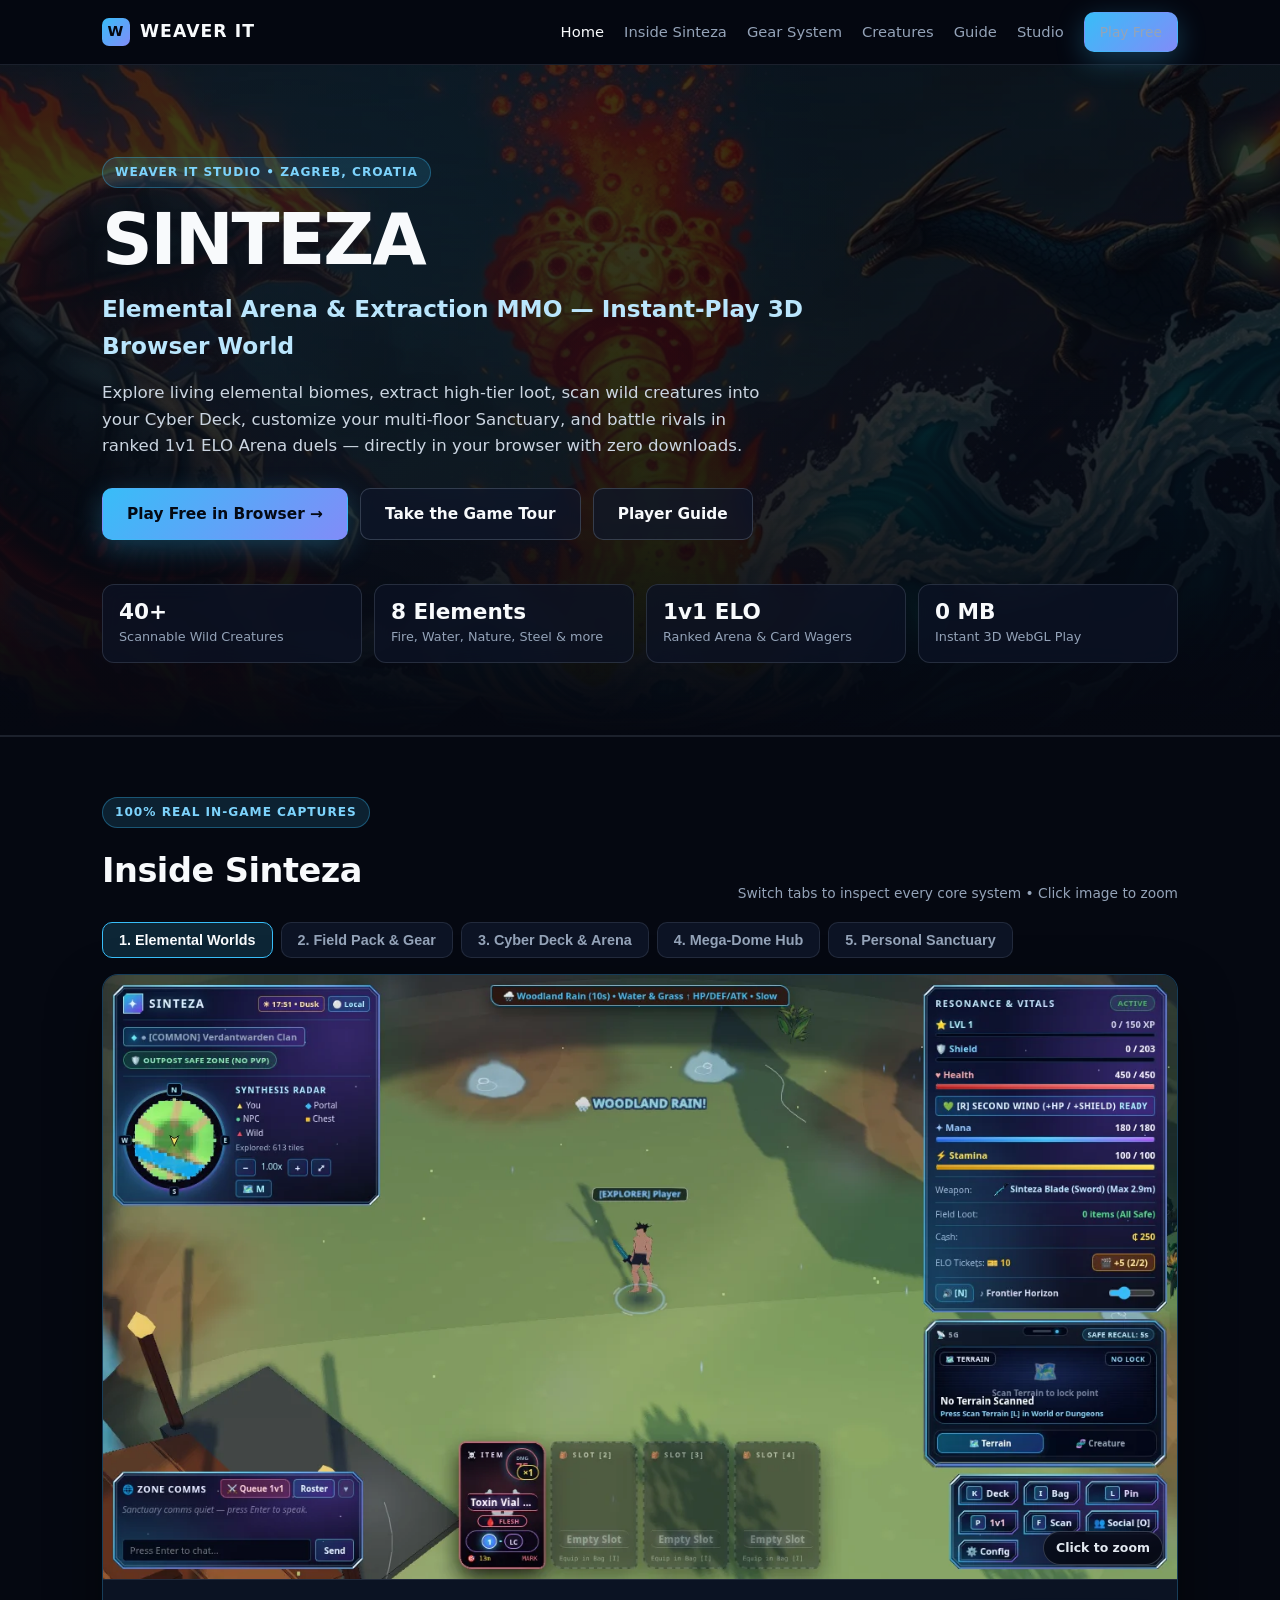
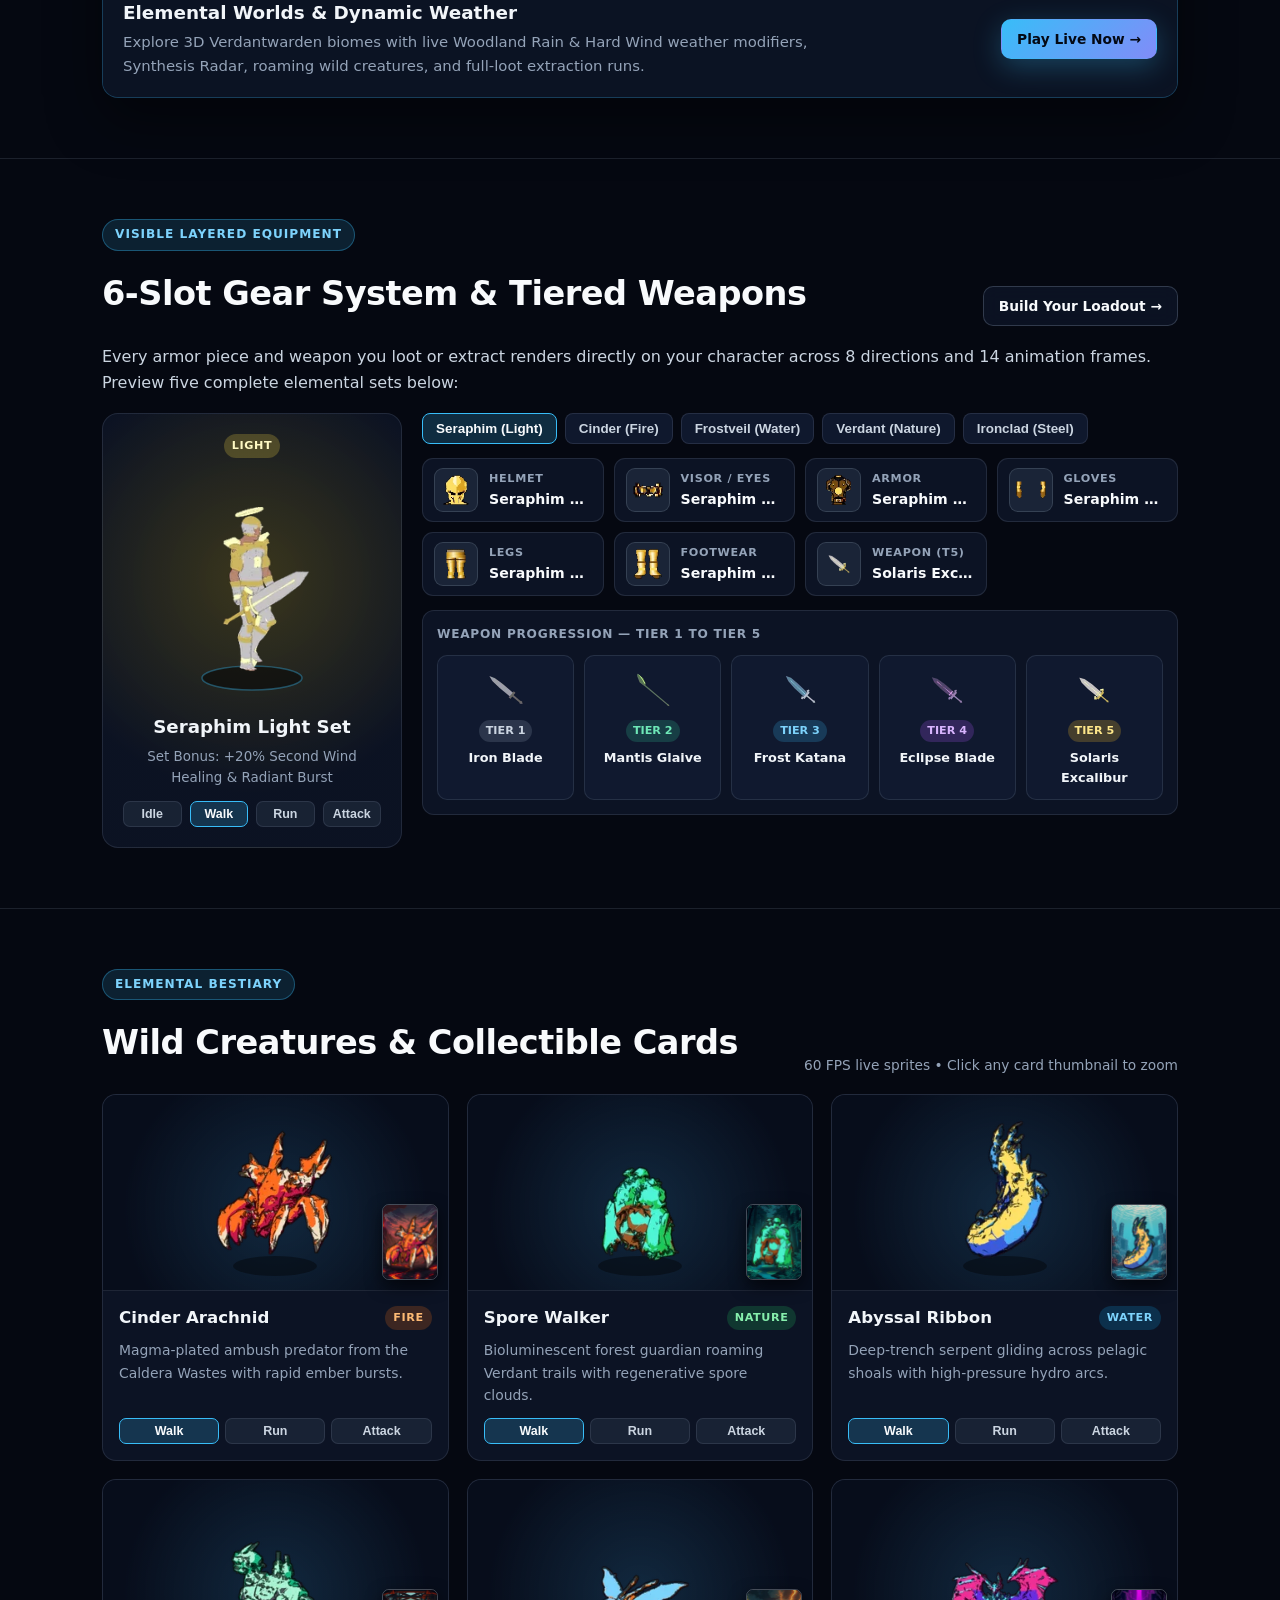
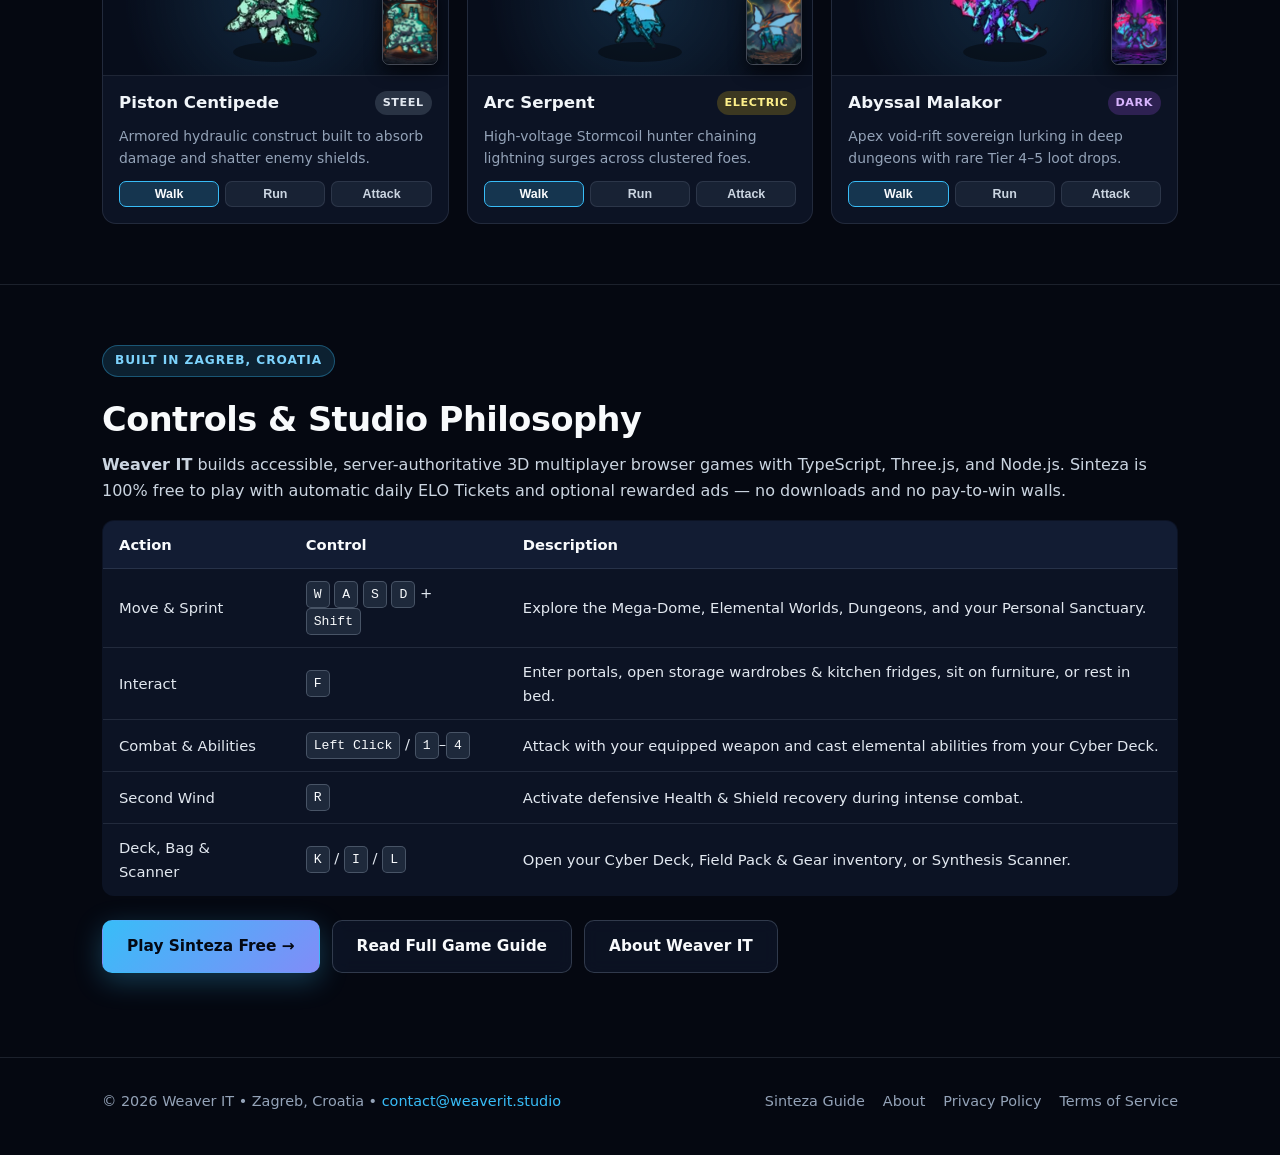
==== commit 03a752a7: "fix(site): cache-bust style.css and showcase.js (?v=5) so browsers load new hero & tour styles immed" ====
--- a/index.html
+++ b/index.html
@@ -13,7 +13,7 @@
   <meta property="og:image" content="https://weaverit.studio/assets/screens/clash_fire_vs_water.webp" />
   <meta name="google-adsense-account" content="ca-pub-4282943657479111" />
   <script async src="https://pagead2.googlesyndication.com/pagead/js/adsbygoogle.js?client=ca-pub-4282943657479111" crossorigin="anonymous"></script>
-  <link rel="stylesheet" href="/style.css" />
+  <link rel="stylesheet" href="/style.css?v=5" />
 </head>
 <body>
   <header class="site-header">
@@ -390,6 +390,6 @@
     </div>
   </footer>
 
-  <script src="/showcase.js" defer></script>
+  <script src="/showcase.js?v=5" defer></script>
 </body>
 </html>
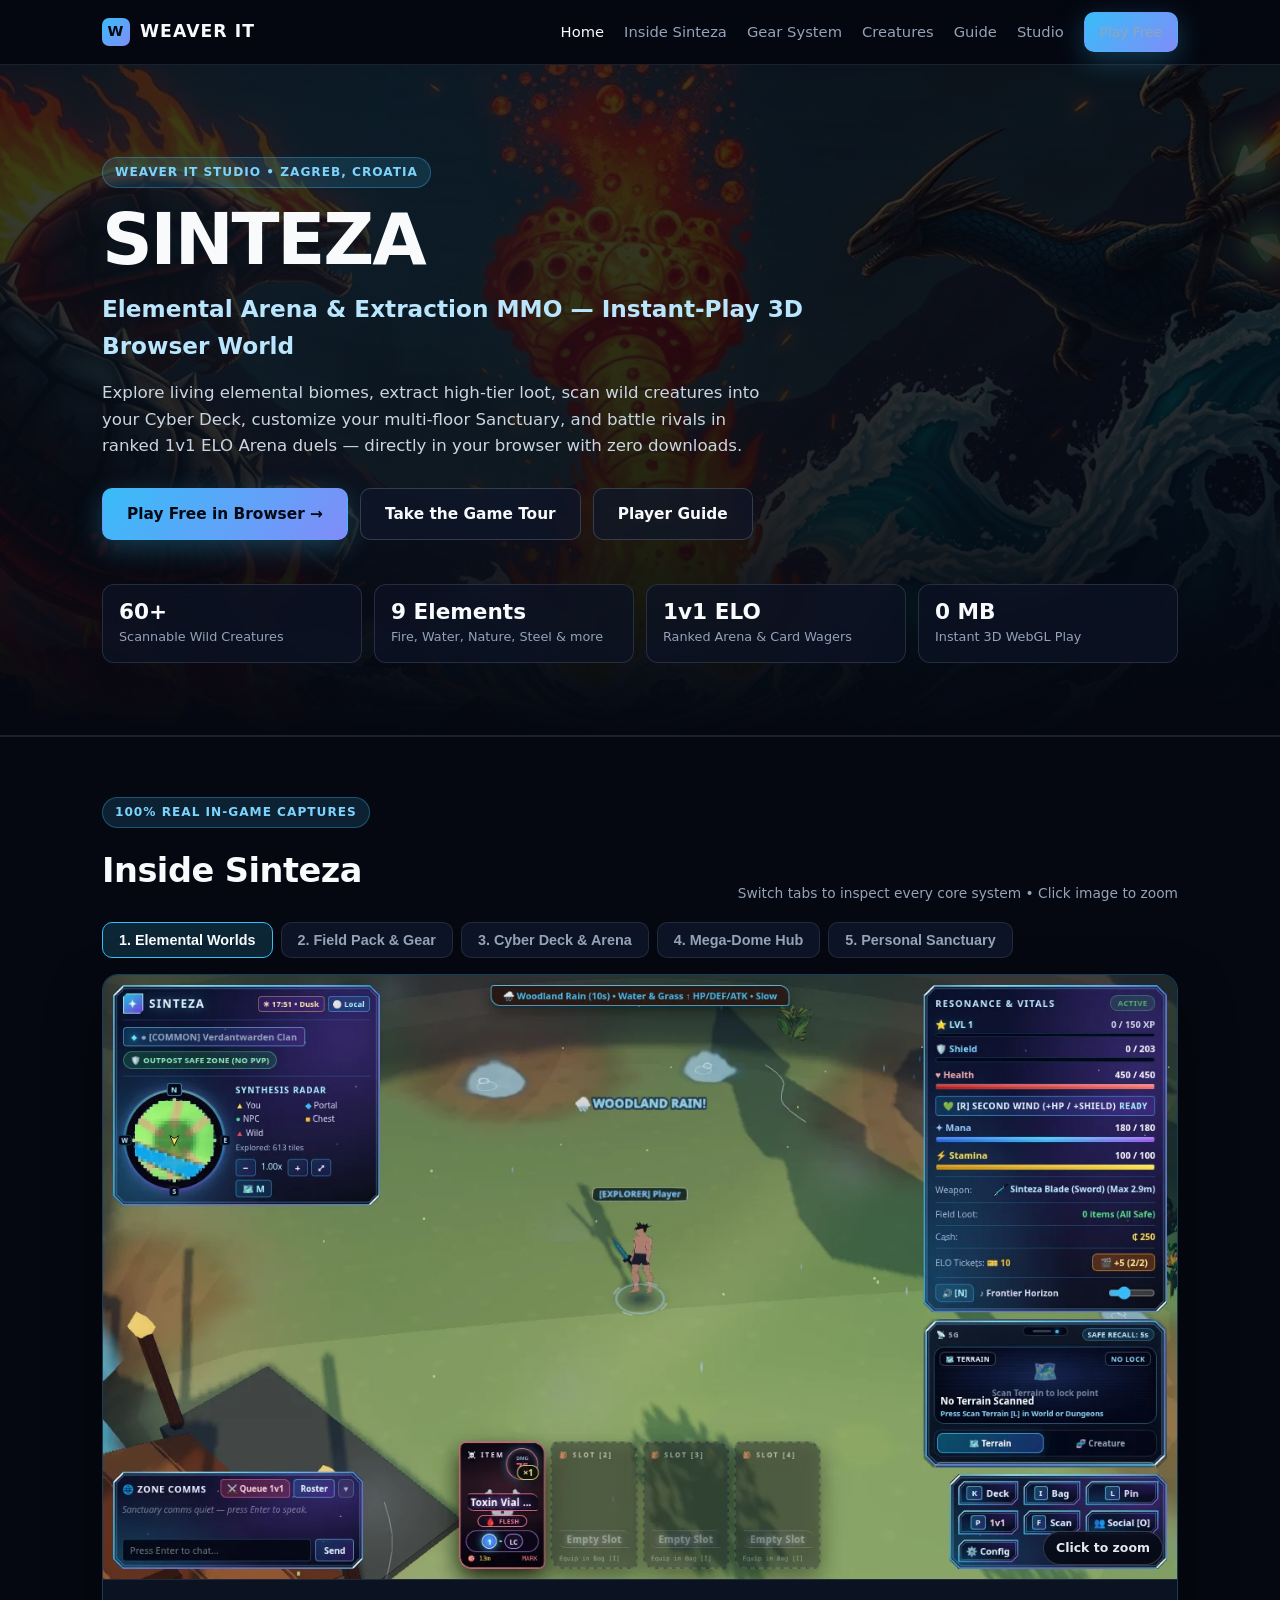
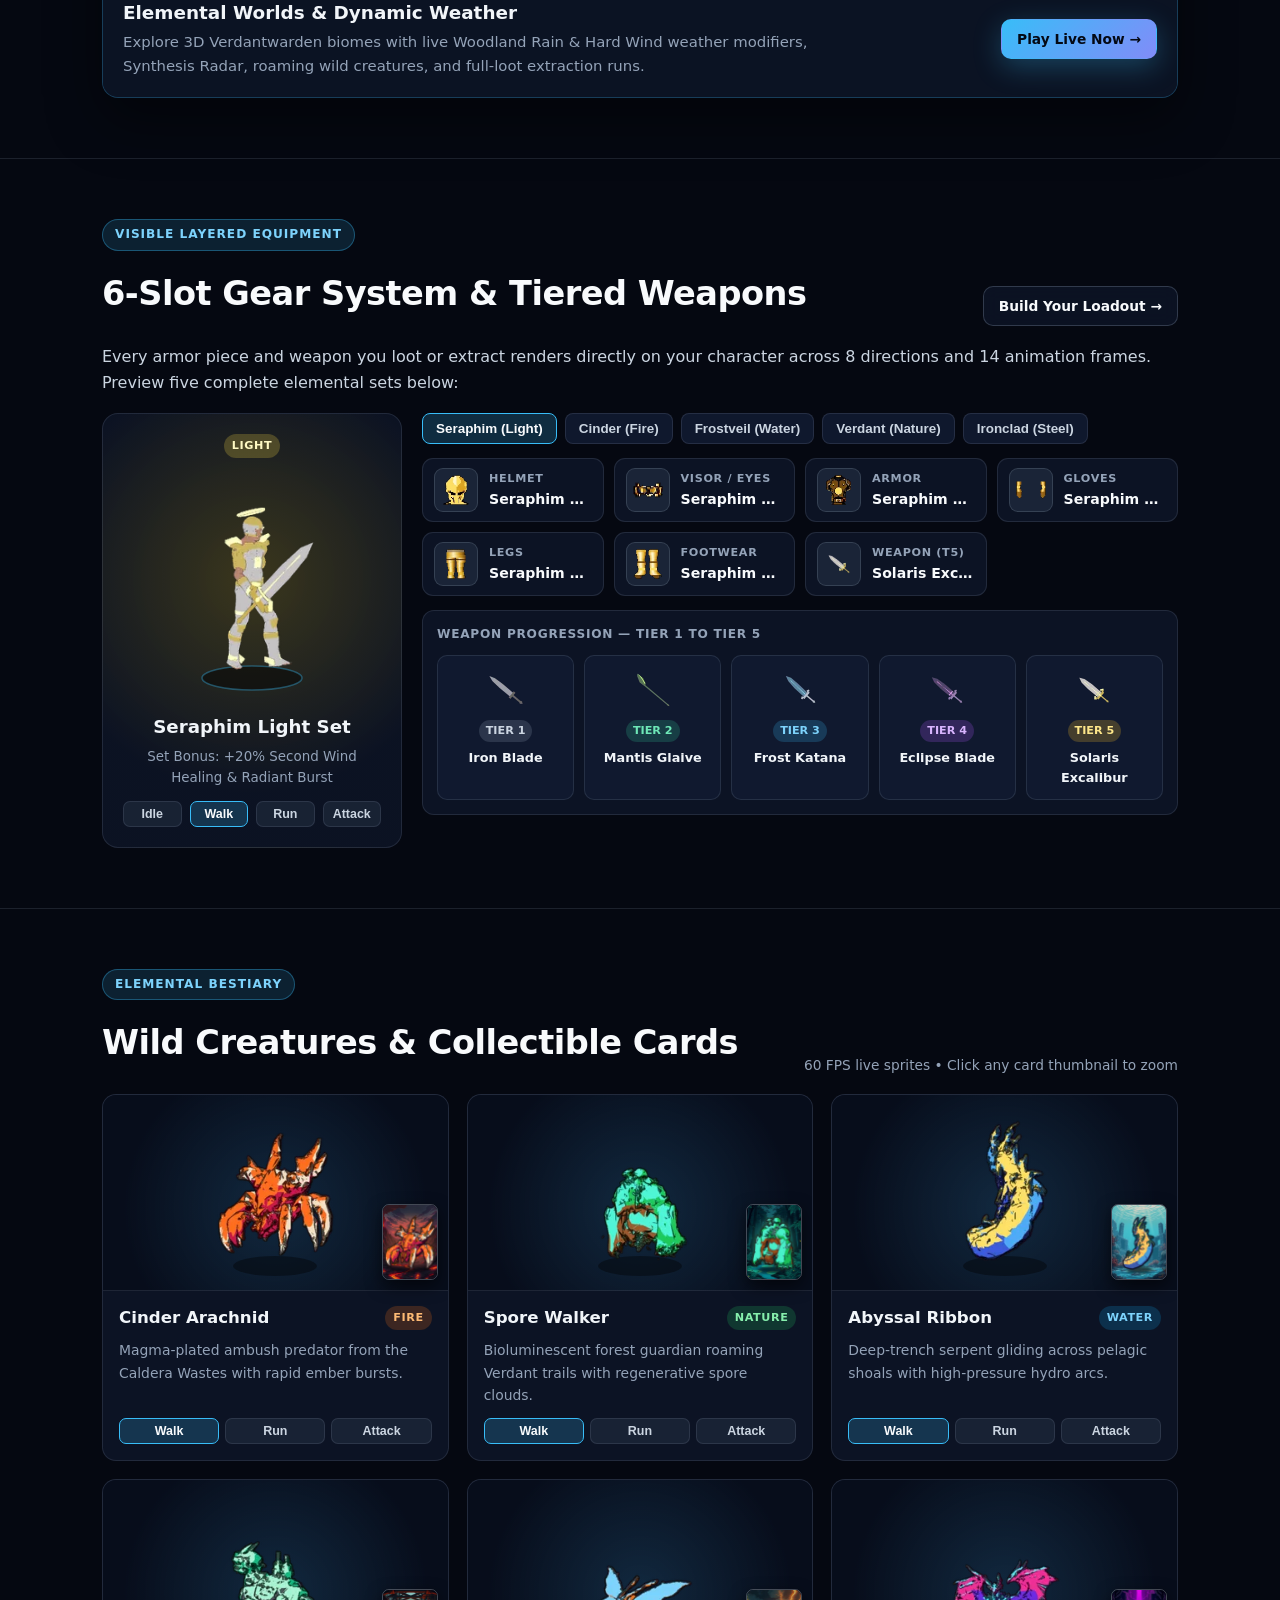
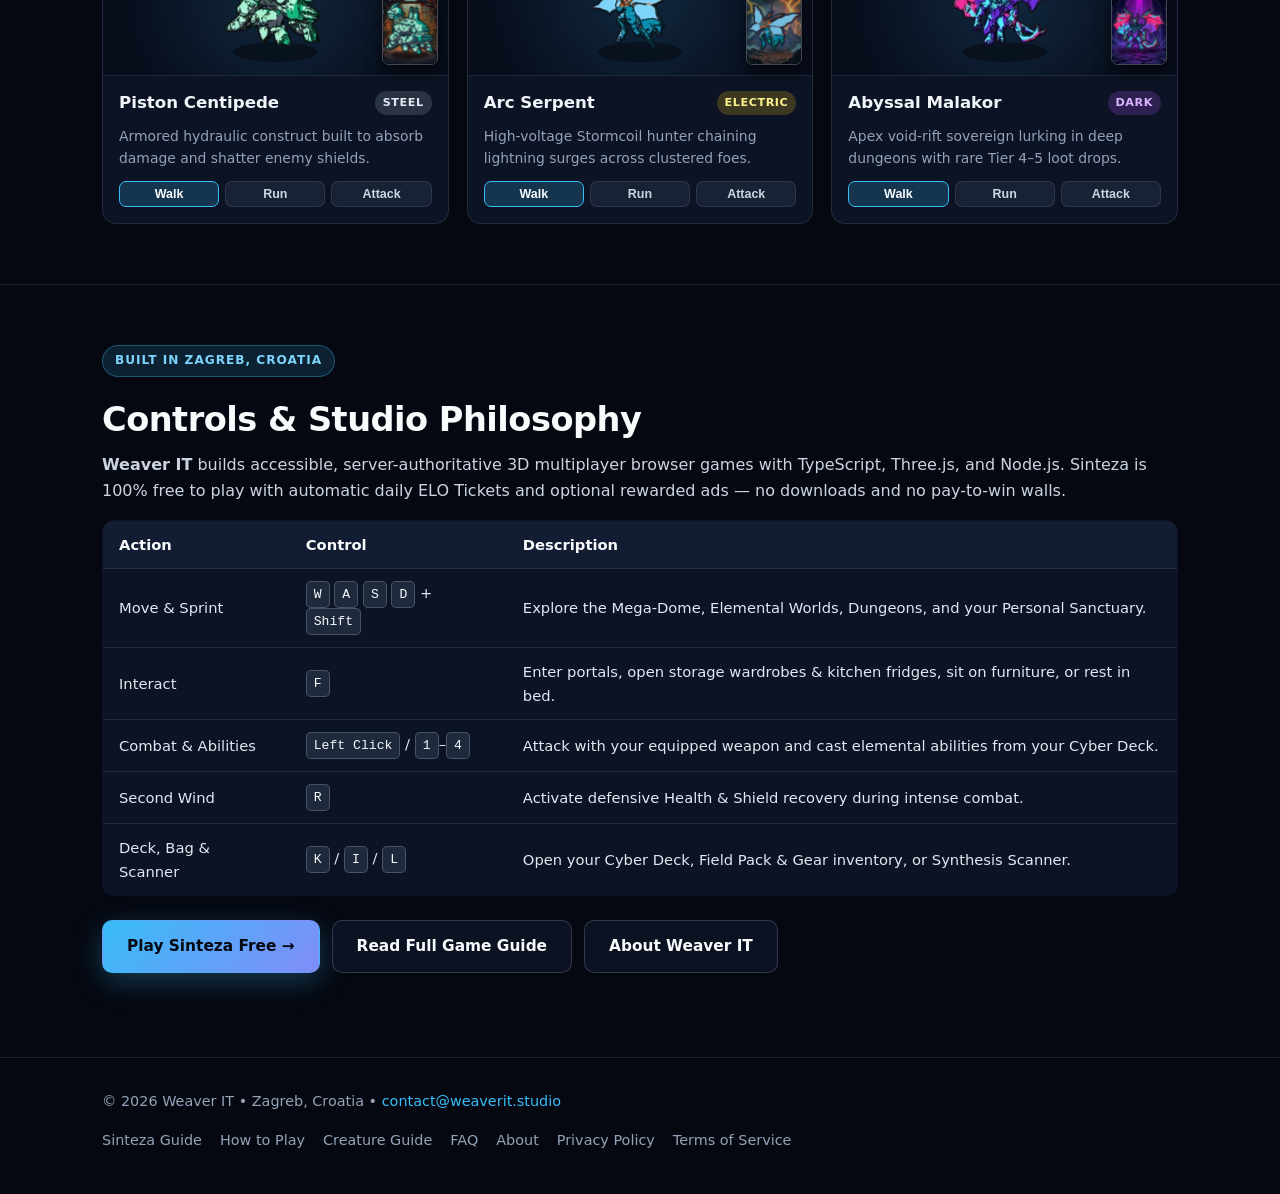
==== commit 0c56494c: "SEO/AdSense: fix stats (60+ creatures, 9 elements), link game guides, favicon, JSON-LD, richer About" ====
--- a/index.html
+++ b/index.html
@@ -13,6 +13,16 @@
   <meta property="og:image" content="https://weaverit.studio/assets/screens/clash_fire_vs_water.webp" />
   <meta name="google-adsense-account" content="ca-pub-4282943657479111" />
   <script async src="https://pagead2.googlesyndication.com/pagead/js/adsbygoogle.js?client=ca-pub-4282943657479111" crossorigin="anonymous"></script>
+  <link rel="icon" href="/favicon.ico" sizes="any" />
+  <link rel="icon" type="image/png" sizes="32x32" href="/favicon-32.png" />
+  <link rel="apple-touch-icon" href="/apple-touch-icon.png" />
+  <meta name="theme-color" content="#070510" />
+  <script type="application/ld+json">
+  {"@context":"https://schema.org","@graph":[
+    {"@type":"Organization","@id":"https://weaverit.studio/#org","name":"Weaver IT","url":"https://weaverit.studio/","logo":"https://weaverit.studio/apple-touch-icon.png","email":"contact@weaverit.studio","address":{"@type":"PostalAddress","addressLocality":"Zagreb","addressCountry":"HR"}},
+    {"@type":"WebSite","url":"https://weaverit.studio/","name":"Weaver IT","publisher":{"@id":"https://weaverit.studio/#org"}}
+  ]}
+  </script>
   <link rel="stylesheet" href="/style.css?v=5" />
 </head>
 <body>
@@ -56,11 +66,11 @@
 
         <div class="stat-strip">
           <div class="stat-box">
-            <div class="stat-val">40+</div>
+            <div class="stat-val">60+</div>
             <div class="stat-lbl">Scannable Wild Creatures</div>
           </div>
           <div class="stat-box">
-            <div class="stat-val">8 Elements</div>
+            <div class="stat-val">9 Elements</div>
             <div class="stat-lbl">Fire, Water, Nature, Steel &amp; more</div>
           </div>
           <div class="stat-box">
@@ -383,6 +393,9 @@
       <div>&copy; 2026 Weaver IT &bull; Zagreb, Croatia &bull; <a href="mailto:contact@weaverit.studio">contact@weaverit.studio</a></div>
       <div class="footer-links">
         <a href="/sinteza/">Sinteza Guide</a>
+        <a href="https://sinteza.weaverit.studio/how-to-play">How to Play</a>
+        <a href="https://sinteza.weaverit.studio/creatures">Creature Guide</a>
+        <a href="https://sinteza.weaverit.studio/faq">FAQ</a>
         <a href="/about/">About</a>
         <a href="/privacy/">Privacy Policy</a>
         <a href="/terms/">Terms of Service</a>
